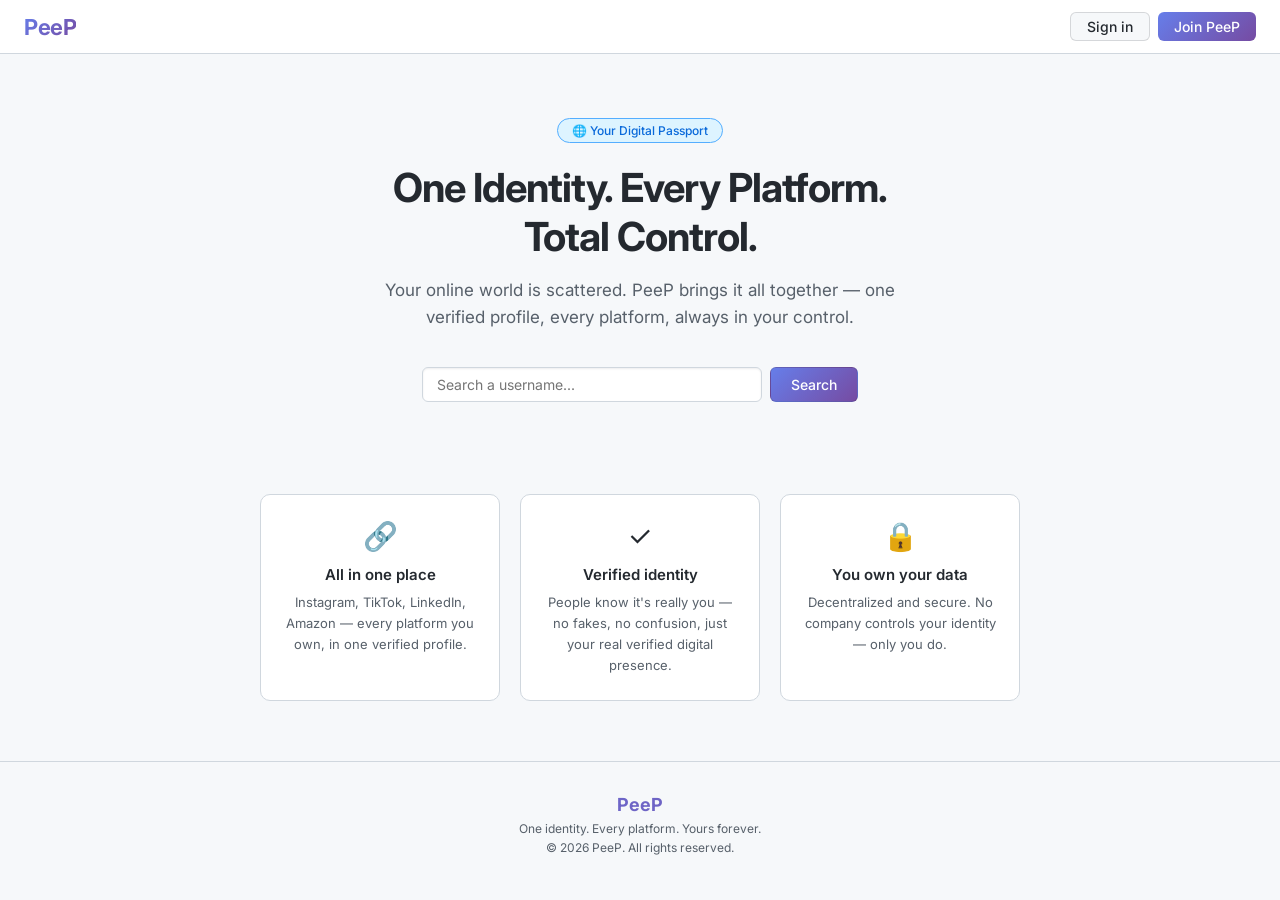
==== index.html @ ac389816 "new changes applied" ====
<!DOCTYPE html>
<html lang="en">
<head>
    <title>PeeP</title>
    <meta name="viewport" content="width=device-width, initial-scale=1.0">
    <link rel="stylesheet" href="https://cdnjs.cloudflare.com/ajax/libs/font-awesome/6.5.0/css/all.min.css">
    <script src="https://cdnjs.cloudflare.com/ajax/libs/qrcodejs/1.0.0/qrcode.min.js"></script>
    <link href="https://fonts.googleapis.com/css2?family=Inter:wght@400;500;600&display=swap" rel="stylesheet">
    <link rel="manifest" href="manifest.json">
    <style>
        * { margin: 0; padding: 0; box-sizing: border-box; }

        body {
            background: #f6f8fa;
            color: #24292f;
            font-family: 'Inter', -apple-system, BlinkMacSystemFont, 'Segoe UI', sans-serif;
            font-size: 14px;
            min-height: 100vh;
        }

        /* ── NAVBAR ── */
        .navbar {
            background: #ffffff;
            border-bottom: 1px solid #d0d7de;
            display: flex;
            align-items: center;
            justify-content: space-between;
            padding: 12px 24px;
        }
        .logo {
            font-size: 22px;
            font-weight: 700;
            background: linear-gradient(135deg, #667eea, #764ba2);
            -webkit-background-clip: text;
            -webkit-text-fill-color: transparent;
            letter-spacing: -0.5px;
        }
        .nav-btn {
            padding: 5px 16px;
            border-radius: 6px;
            border: 1px solid rgba(27,31,36,0.15);
            background: #f6f8fa;
            color: #24292f;
            font-size: 14px;
            font-family: inherit;
            cursor: pointer;
            font-weight: 500;
            transition: background 0.15s;
        }
        .nav-btn:hover { background: #eaf5ff; border-color: #0969da; color: #0969da; }
        .nav-btn.primary { background: linear-gradient(135deg,#667eea,#764ba2); color: white; border: none; }
        .nav-btn.primary:hover { opacity: 0.9; }

        /* ── PAGES ── */
        #landing-page, #auth-page, #dashboard-page { display: none; }
        #landing-page { display: block; }

        /* ── HERO ── */
        .hero { text-align: center; padding: 64px 20px 32px; }
        .hero-badge {
            display: inline-block;
            background: #ddf4ff;
            border: 1px solid #54aeff;
            color: #0969da;
            padding: 4px 14px;
            border-radius: 20px;
            font-size: 12px;
            font-weight: 500;
            margin-bottom: 20px;
        }
        .hero h1 { font-size: 40px; font-weight: 700; color: #24292f; margin-bottom: 16px; letter-spacing: -1px; }
        .hero p { font-size: 17px; color: #57606a; max-width: 560px; margin: 0 auto 36px; line-height: 1.6; }
        .search-container { display: flex; align-items: center; justify-content: center; gap: 8px; margin-bottom: 20px; }
        .search-container input {
            width: 340px; padding: 8px 14px; border-radius: 6px;
            border: 1px solid #d0d7de; background: #ffffff; color: #24292f;
            font-size: 14px; font-family: inherit; outline: none;
            box-shadow: inset 0 1px 2px rgba(27,31,36,0.075);
            transition: border-color 0.15s, box-shadow 0.15s;
        }
        .search-container input:focus { border-color: #0969da; box-shadow: 0 0 0 3px rgba(9,105,218,0.15), inset 0 1px 2px rgba(27,31,36,0.075); }
        .search-container button {
            padding: 8px 20px; border-radius: 6px; border: 1px solid rgba(27,31,36,0.15);
            background: linear-gradient(135deg,#667eea,#764ba2); color: white;
            font-size: 14px; font-family: inherit; cursor: pointer; font-weight: 500;
        }
        .search-container button:hover { opacity: 0.9; }

        /* ── FEATURES ── */
        .features { display: flex; justify-content: center; gap: 20px; padding: 40px 24px 60px; flex-wrap: wrap; max-width: 900px; margin: 0 auto; }
        .feature-card { background: #ffffff; border: 1px solid #d0d7de; border-radius: 10px; padding: 24px 20px; width: 240px; text-align: center; transition: box-shadow 0.15s; }
        .feature-card:hover { box-shadow: 0 4px 12px rgba(27,31,36,0.1); }
        .feature-icon { font-size: 28px; margin-bottom: 12px; }
        .feature-card h3 { font-size: 15px; font-weight: 600; color: #24292f; margin-bottom: 8px; }
        .feature-card p { font-size: 13px; color: #57606a; line-height: 1.6; }

        /* ── SEARCH MODAL ── */
        #searchModal { display: none; position: fixed; inset: 0; background: rgba(27,31,36,0.5); z-index: 1000; align-items: flex-start; justify-content: center; overflow-y: auto; padding: 40px 16px; }
        #searchModal > div { background: #ffffff; border-radius: 12px; border: 1px solid #d0d7de; width: 100%; max-width: 460px; padding: 20px; position: relative; box-shadow: 0 8px 24px rgba(27,31,36,0.15); }
        .modal-close-btn { position: absolute; top: 14px; right: 14px; background: transparent; border: none; color: #57606a; font-size: 18px; cursor: pointer; line-height: 1; }
        .modal-close-btn:hover { color: #24292f; }

        /* ── AUTH PAGE ── */
        #auth-page { background: #f6f8fa; min-height: 100vh; }
        .auth-container { max-width: 400px; margin: 40px auto; padding: 0 16px; }
        .auth-logo { text-align: center; font-size: 28px; font-weight: 700; background: linear-gradient(135deg,#667eea,#764ba2); -webkit-background-clip: text; -webkit-text-fill-color: transparent; margin-bottom: 16px; }
        .auth-title { font-size: 24px; font-weight: 600; color: #24292f; text-align: center; margin-bottom: 20px; }
        .auth-box { background: #ffffff; border: 1px solid #d0d7de; border-radius: 10px; padding: 24px; margin-bottom: 16px; }
        .auth-box label { display: block; font-size: 13px; font-weight: 600; color: #24292f; margin-bottom: 6px; }
        .auth-box input[type=email],
        .auth-box input[type=password],
        .auth-box input[type=text] {
            width: 100%; padding: 8px 12px; border-radius: 6px; border: 1px solid #d0d7de;
            background: #ffffff; color: #24292f; font-size: 14px; font-family: inherit;
            outline: none; box-shadow: inset 0 1px 2px rgba(27,31,36,0.075); margin-bottom: 14px;
            transition: border-color 0.15s, box-shadow 0.15s;
        }
        .auth-box input:focus { border-color: #0969da; box-shadow: 0 0 0 3px rgba(9,105,218,0.15), inset 0 1px 2px rgba(27,31,36,0.075); }
        .auth-submit {
            width: 100%; padding: 9px 16px; border-radius: 6px; border: none;
            background: linear-gradient(135deg,#667eea,#764ba2); color: white;
            font-size: 14px; font-family: inherit; font-weight: 600; cursor: pointer;
            margin-top: 4px; transition: opacity 0.15s;
        }
        .auth-submit:hover { opacity: 0.9; }
        .auth-divider { display: flex; align-items: center; gap: 12px; margin: 14px 0; color: #57606a; font-size: 12px; }
        .auth-divider::before, .auth-divider::after { content: ''; flex: 1; border-top: 1px solid #d0d7de; }
        .google-btn {
            width: 100%; padding: 9px 16px; border-radius: 6px; border: 1px solid #d0d7de;
            background: #ffffff; color: #24292f; font-size: 14px; font-family: inherit;
            cursor: pointer; display: flex; align-items: center; justify-content: center;
            gap: 10px; font-weight: 500; transition: background 0.15s; margin-bottom: 10px;
        }
        .google-btn:hover { background: #f6f8fa; }
        .auth-footer-box { background: #ffffff; border: 1px solid #d0d7de; border-radius: 10px; padding: 14px 20px; text-align: center; font-size: 13px; color: #57606a; }
        .auth-footer-box span { color: #0969da; cursor: pointer; font-weight: 500; }
        .auth-footer-box span:hover { text-decoration: underline; }
        .forgot-link { text-align: right; margin-top: -8px; margin-bottom: 14px; }
        .forgot-link span { font-size: 12px; color: #0969da; cursor: pointer; }
        .forgot-link span:hover { text-decoration: underline; }

        /* ── STEP INDICATOR ── */
        .reg-step-dot {
            width: 30px; height: 30px; border-radius: 50%;
            border: 2px solid #d0d7de; background: #f6f8fa;
            color: #57606a; font-size: 12px; font-weight: 700;
            display: flex; align-items: center; justify-content: center;
            transition: all 0.25s; font-family: inherit;
        }
        .reg-step-dot.active {
            border-color: #667eea;
            background: linear-gradient(135deg,#667eea,#764ba2);
            color: white;
            box-shadow: 0 0 0 3px rgba(102,126,234,0.15);
        }
        .reg-step-dot.done { border-color: #1a7f37; background: #dafbe1; color: #1a7f37; }
        .reg-step-line { width: 40px; height: 2px; background: #d0d7de; transition: background 0.25s; }
        .reg-step-line.done { background: #1a7f37; }

        /* ── STEP PANELS ── */
        .reg-panel { display: none; }
        .reg-panel.active { display: block; animation: regFadeUp 0.3s ease; }
        @keyframes regFadeUp { from { opacity:0; transform:translateY(10px); } to { opacity:1; transform:translateY(0); } }

        /* ── PLATFORM GRID ── */
        .reg-plat-grid { display: grid; grid-template-columns: repeat(4,1fr); gap: 8px; margin-bottom: 4px; }
        .reg-plat-btn {
            display: flex; flex-direction: column; align-items: center; justify-content: center;
            gap: 5px; padding: 12px 4px; border-radius: 10px;
            border: 1px solid #d0d7de; background: #f6f8fa;
            cursor: pointer; transition: all 0.15s; font-family: inherit;
        }
        .reg-plat-btn i { font-size: 18px; color: #57606a; transition: color 0.15s; }
        .reg-plat-btn span { font-size: 9px; color: #57606a; text-align: center; font-weight: 500; }
        .reg-plat-btn:hover { border-color: #667eea; background: #f0f0ff; }
        .reg-plat-btn:hover i, .reg-plat-btn:hover span { color: #667eea; }
        .reg-plat-btn.sel { border-color: #667eea; background: linear-gradient(135deg,#667eea,#764ba2); }
        .reg-plat-btn.sel i, .reg-plat-btn.sel span { color: white !important; }

        /* ── LINK ROWS ── */
        .reg-link-row {
            display: flex; align-items: center; gap: 10px;
            padding: 10px 12px; border-radius: 8px;
            border: 1px solid #d0d7de; background: #ffffff;
            transition: border-color 0.15s;
        }
        .reg-link-row:focus-within { border-color: #667eea; box-shadow: 0 0 0 3px rgba(102,126,234,0.1); }
        .reg-link-icon { width: 32px; height: 32px; border-radius: 8px; display: flex; align-items: center; justify-content: center; flex-shrink: 0; }
        .reg-link-icon i { font-size: 15px; color: white; }
        .reg-link-input { flex: 1; border: none; outline: none; background: transparent; color: #24292f; font-size: 13px; font-family: inherit; }
        .reg-link-input::placeholder { color: #8c959f; }

        /* ── DASHBOARD ── */
        #dashboard-page { background: #f6f8fa; min-height: 100vh; }
        .dash-container { max-width: 480px; margin: 0 auto; padding: 24px 16px; }
        .dash-card { background: #ffffff; border: 1px solid #d0d7de; border-radius: 10px; padding: 20px; margin-bottom: 16px; }
        .dash-card-label { font-size: 11px; text-transform: uppercase; letter-spacing: 0.8px; color: #57606a; font-weight: 600; margin-bottom: 10px; }
        .verified-badge { background: #dafbe1; color: #1a7f37; font-size: 11px; padding: 2px 10px; border-radius: 20px; display: inline-block; border: 1px solid #aceebb; font-weight: 500; }
        .phone-avatar { width: 48px; height: 48px; border-radius: 50%; background: linear-gradient(135deg,#667eea,#764ba2); color: white; display: flex; align-items: center; justify-content: center; font-weight: 600; font-size: 20px; overflow: hidden; background-size: cover; background-position: center; flex-shrink: 0; position: relative; }
        .apps-grid { display: grid; grid-template-columns: repeat(4, 1fr); gap: 8px; }
        .app-icon { display: flex; flex-direction: column; align-items: center; justify-content: center; border-radius: 10px; height: 58px; cursor: pointer; transition: transform 0.1s, box-shadow 0.1s; }
        .app-icon:hover { transform: scale(1.05); box-shadow: 0 2px 8px rgba(0,0,0,0.12); }
        .app-icon i { font-size: 20px; color: white; }
        .app-icon span { font-size: 8px; color: rgba(255,255,255,0.85); margin-top: 4px; text-align: center; }
        .link-input-row { display: flex; gap: 8px; align-items: center; }
        .link-input-row input { flex: 1; padding: 8px 12px; border-radius: 6px; border: 1px solid #d0d7de; background: #f6f8fa; color: #0969da; font-size: 13px; font-family: inherit; outline: none; }
        .copy-btn { padding: 8px 18px; border-radius: 6px; border: 1px solid rgba(27,31,36,0.15); background: linear-gradient(135deg,#667eea,#764ba2); color: white; font-size: 13px; font-family: inherit; cursor: pointer; font-weight: 500; }
        .edit-btn { width: 100%; padding: 9px; border-radius: 6px; border: 1px solid #d0d7de; background: #f6f8fa; color: #24292f; font-size: 14px; font-family: inherit; cursor: pointer; font-weight: 500; transition: background 0.15s; }
        .edit-btn:hover { background: #eaf5ff; border-color: #667eea; color: #667eea; }
        .save-btn { width: 100%; padding: 9px; border-radius: 6px; border: none; background: linear-gradient(135deg,#667eea,#764ba2); color: white; font-size: 14px; font-family: inherit; cursor: pointer; font-weight: 600; margin-top: 8px; }
        .cancel-btn { width: 100%; padding: 9px; border-radius: 6px; border: 1px solid #d0d7de; background: #f6f8fa; color: #57606a; font-size: 14px; font-family: inherit; cursor: pointer; margin-top: 6px; }
        .edit-input { width: 100%; padding: 8px 12px; border-radius: 6px; border: 1px solid #d0d7de; background: #ffffff; color: #24292f; font-size: 14px; font-family: inherit; outline: none; margin-bottom: 10px; display: block; }
        .edit-input:focus { border-color: #0969da; box-shadow: 0 0 0 3px rgba(9,105,218,0.15); }

        /* ── TOAST ── */
        #toast { display: none; position: fixed; bottom: 20px; right: 20px; background: #24292f; color: white; padding: 10px 18px; border-radius: 8px; font-size: 13px; z-index: 9999; box-shadow: 0 4px 16px rgba(27,31,36,0.3); }

        /* ── PHONE HEADER ── */
        .phone-header { display: flex; align-items: center; gap: 12px; margin-bottom: 16px; }
        .phone-info h3 { color: #24292f; font-size: 15px; margin: 0 0 4px; }
        .phone-info p { color: #57606a; font-size: 12px; margin: 0 0 4px; }

        /* ── EDIT PLATFORM ── */
        .platform-hint { font-size: 12px; color: #57606a; margin-bottom: 10px; }
        .category-section { margin-bottom: 6px; border-radius: 6px; border: 1px solid #d0d7de; overflow: hidden; }
        .category-header { display: flex; justify-content: space-between; align-items: center; padding: 10px 12px; background: #f6f8fa; color: #24292f; cursor: pointer; font-size: 13px; font-weight: 600; border: none; width: 100%; font-family: inherit; }
        .category-header:hover { background: #eaf5ff; }
        .category-body { padding: 10px; background: #ffffff; }
        .category-arrow { font-size: 10px; color: #57606a; }
        .platform-selector { display: flex; flex-wrap: wrap; gap: 6px; }
        .platform-btn { background: #f6f8fa; color: #57606a; border: 1px solid #d0d7de; border-radius: 6px; padding: 5px 10px; font-size: 12px; cursor: pointer; display: flex; align-items: center; gap: 5px; transition: all 0.15s; font-family: inherit; }
        .platform-btn:hover { border-color: #667eea; color: #24292f; background: #f0f0ff; }
        .platform-btn.selected { background: #667eea; color: white; border-color: #667eea; }

        /* ── PASSWORD STRENGTH ── */
        .pw-bars { display: flex; gap: 4px; margin-top: -8px; margin-bottom: 14px; }
        .pw-bar { flex: 1; height: 3px; border-radius: 2px; background: #d0d7de; transition: background 0.3s; }

        /* ── FOOTER ── */
        footer { text-align: center; padding: 32px 20px; border-top: 1px solid #d0d7de; color: #57606a; font-size: 12px; background: #f6f8fa; }

        /* ── MOBILE ── */
        @media (max-width: 768px) {
            .navbar { padding: 12px 16px; }
            .hero h1 { font-size: 26px; }
            .hero { padding: 40px 16px 20px; }
            .search-container { flex-direction: column; padding: 0 16px; }
            .search-container input { width: 100%; }
            .features { flex-direction: column; align-items: center; padding: 24px 16px 40px; }
            .feature-card { width: 100%; }
            #toast { right: 12px; left: 12px; bottom: 12px; text-align: center; }
            .reg-plat-grid { grid-template-columns: repeat(4,1fr); gap: 6px; }
            .reg-plat-btn { padding: 10px 2px; }
            .reg-plat-btn i { font-size: 16px; }
        }
    </style>
</head>
<body>

<!-- ════════════ LANDING ════════════ -->
<div id="landing-page">
    <nav class="navbar">
        <div class="logo">PeeP</div>
        <div style="display:flex;gap:8px;">
            <button class="nav-btn" onclick="showAuth('login')">Sign in</button>
            <button class="nav-btn primary" onclick="showAuth('register')">Join PeeP</button>
        </div>
    </nav>
    <div class="hero">
        <div class="hero-badge">🌐 Your Digital Passport</div>
        <h1>One Identity. Every Platform.<br>Total Control.</h1>
        <p>Your online world is scattered. PeeP brings it all together — one verified profile, every platform, always in your control.</p>
        <div class="search-container">
            <input type="text" id="searchInput" placeholder="Search a username...">
            <button onclick="search()">Search</button>
        </div>
    </div>
    <div class="features">
        <div class="feature-card"><div class="feature-icon">🔗</div><h3>All in one place</h3><p>Instagram, TikTok, LinkedIn, Amazon — every platform you own, in one verified profile.</p></div>
        <div class="feature-card"><div class="feature-icon">✓</div><h3>Verified identity</h3><p>People know it's really you — no fakes, no confusion, just your real verified digital presence.</p></div>
        <div class="feature-card"><div class="feature-icon">🔒</div><h3>You own your data</h3><p>Decentralized and secure. No company controls your identity — only you do.</p></div>
    </div>
    <!-- ── PROFILE PAGE ── -->
    <div id="searchModal" style="display:none; position:fixed; inset:0; z-index:1000; overflow-y:auto; background:#f6f8fa;">

        <!-- Sticky top bar -->
        <div style="position:sticky;top:0;z-index:10;background:#ffffff;border-bottom:1px solid #d0d7de;display:flex;align-items:center;justify-content:space-between;padding:12px 20px;">
            <button onclick="clearSearch()" style="background:none;border:none;color:#57606a;font-size:14px;cursor:pointer;display:flex;align-items:center;gap:6px;font-family:inherit;font-weight:500;padding:0;">← Back</button>
            <div style="font-size:16px;font-weight:700;background:linear-gradient(135deg,#667eea,#764ba2);-webkit-background-clip:text;-webkit-text-fill-color:transparent;">PeeP</div>
            <button id="modal-share-btn" onclick="shareProfile()" style="background:none;border:none;color:#667eea;font-size:13px;cursor:pointer;font-family:inherit;font-weight:600;padding:0;display:flex;align-items:center;gap:5px;"><i class="fas fa-share-nodes"></i> Share</button>
        </div>

        <!-- Profile hero -->
        <div style="background:#ffffff;border-bottom:1px solid #d0d7de;padding:32px 20px 28px;text-align:center;">
            <div style="position:relative;display:inline-block;margin-bottom:16px;">
                <div id="modal-avatar" style="width:88px;height:88px;border-radius:50%;background:linear-gradient(135deg,#667eea,#764ba2);color:white;font-size:34px;font-weight:700;display:flex;align-items:center;justify-content:center;margin:0 auto;box-shadow:0 0 0 4px #ffffff, 0 0 0 6px #667eea;overflow:hidden;background-size:cover;background-position:center;"></div>
                <div style="position:absolute;bottom:2px;right:2px;width:24px;height:24px;background:#1a7f37;border-radius:50%;display:flex;align-items:center;justify-content:center;border:2px solid white;">
                    <i class="fas fa-check" style="font-size:9px;color:white;"></i>
                </div>
            </div>
            <h2 id="modal-name" style="font-size:22px;font-weight:700;color:#24292f;margin:0 0 4px;letter-spacing:-0.3px;"></h2>
            <p id="modal-handle" style="font-size:14px;color:#667eea;font-weight:600;margin:0 0 10px;"></p>
            <div style="display:flex;align-items:center;justify-content:center;gap:10px;flex-wrap:wrap;">
                <span id="modal-location" style="font-size:13px;color:#57606a;display:flex;align-items:center;gap:4px;"><i class="fas fa-location-dot" style="font-size:11px;color:#57606a;"></i></span>
                <span id="modal-verified" style="background:#dafbe1;color:#1a7f37;font-size:11px;font-weight:600;padding:3px 10px;border-radius:20px;border:1px solid #aceebb;display:inline-flex;align-items:center;gap:4px;"><i class="fas fa-circle-check" style="font-size:10px;"></i> Verified</span>
            </div>
        </div>

        <!-- Apps -->
        <div style="max-width:480px;margin:0 auto;padding:20px 16px 0;">
            <div id="modal-apps"></div>
            <div id="result" style="color:#57606a;font-size:14px;text-align:center;padding:40px 0;"></div>
        </div>

        <!-- Bottom share -->
        <div style="max-width:480px;margin:0 auto;padding:16px 16px 40px;">
            <button onclick="shareProfile()" style="width:100%;padding:13px;border-radius:10px;border:none;background:linear-gradient(135deg,#667eea,#764ba2);color:white;font-size:14px;font-family:inherit;font-weight:600;cursor:pointer;display:flex;align-items:center;justify-content:center;gap:8px;">
                <i class="fas fa-share-nodes"></i> Share this profile
            </button>
        </div>
    </div>
</div>

<!-- ════════════ AUTH ════════════ -->
<div id="auth-page">
    <nav class="navbar">
        <div class="logo">PeeP</div>
        <button class="nav-btn" onclick="showLanding()">← Back</button>
    </nav>
    <div class="auth-container">
        <div class="auth-logo">PeeP</div>

        <!-- LOGIN -->
        <div id="login-form">
            <div class="auth-title">Sign in to PeeP</div>
            <div class="auth-box">
                <button onclick="loginWithGoogle()" class="google-btn">
                    <img src="https://www.google.com/favicon.ico" style="width:16px;height:16px;"> Continue with Google
                </button>
                <div class="auth-divider">or</div>
                <label>Email address</label>
                <input type="email" id="loginEmail" placeholder="you@example.com">
                <label>Password</label>
                <input type="password" id="loginPassword" placeholder="Your password">
                <div class="forgot-link"><span onclick="forgotPassword()">Forgot password?</span></div>
                <button onclick="login()" class="auth-submit">Sign in</button>
            </div>
            <div class="auth-footer-box">New to PeeP? <span onclick="showAuth('register')">Create an account</span></div>
        </div>

        <!-- REGISTER - 4 STEP -->
        <div id="register-form" style="display:none;">
            <div class="auth-title">Create your account</div>

            <!-- Step dots -->
            <div style="display:flex;align-items:center;justify-content:center;gap:0;margin-bottom:24px;">
                <div class="reg-step-dot active" id="rdot-1">1</div>
                <div class="reg-step-line" id="rline-1"></div>
                <div class="reg-step-dot" id="rdot-2">2</div>
                <div class="reg-step-line" id="rline-2"></div>
                <div class="reg-step-dot" id="rdot-3">3</div>
                <div class="reg-step-line" id="rline-3"></div>
                <div class="reg-step-dot" id="rdot-4">4</div>
            </div>

            <!-- Step 1: Account -->
            <div class="reg-panel active" id="rpanel-1">
                <div class="auth-box">
                    <p style="font-size:11px;font-weight:600;letter-spacing:1px;text-transform:uppercase;color:#57606a;margin-bottom:2px;">Step 1 of 4</p>
                    <h3 style="font-size:16px;font-weight:700;color:#24292f;margin-bottom:4px;">Account details</h3>
                    <p style="font-size:13px;color:#57606a;margin-bottom:18px;">Your login — kept private.</p>
                    <button onclick="loginWithGoogle()" class="google-btn"><img src="https://www.google.com/favicon.ico" style="width:16px;height:16px;"> Continue with Google</button>
                    <div class="auth-divider">or</div>
                    <label>Email address</label>
                    <input type="email" id="regEmail" placeholder="you@example.com">
                    <label>Password</label>
                    <input type="password" id="regPassword" placeholder="Min. 8 characters" oninput="checkRegPw(this.value)">
                    <div class="pw-bars">
                        <div class="pw-bar" id="rpb1"></div>
                        <div class="pw-bar" id="rpb2"></div>
                        <div class="pw-bar" id="rpb3"></div>
                        <div class="pw-bar" id="rpb4"></div>
                    </div>
                    <button onclick="regGoStep2()" class="auth-submit">Continue →</button>
                </div>
                <div class="auth-footer-box">Already have an account? <span onclick="showAuth('login')">Sign in</span></div>
            </div>

            <!-- Step 2: Profile -->
            <div class="reg-panel" id="rpanel-2">
                <div class="auth-box">
                    <button onclick="regGoBack(1)" style="background:none;border:none;color:#57606a;font-size:13px;cursor:pointer;padding:0;margin-bottom:16px;display:flex;align-items:center;gap:4px;font-family:inherit;">← Back</button>
                    <p style="font-size:11px;font-weight:600;letter-spacing:1px;text-transform:uppercase;color:#57606a;margin-bottom:2px;">Step 2 of 4</p>
                    <h3 style="font-size:16px;font-weight:700;color:#24292f;margin-bottom:4px;">Your public profile</h3>
                    <p style="font-size:13px;color:#57606a;margin-bottom:18px;">What people see when they find you.</p>
                    <label>Full name</label>
                    <input type="text" id="regName" placeholder="e.g. Alex Johnson">
                    <label>Handle</label>
                    <div style="position:relative;margin-bottom:14px;">
                        <span style="position:absolute;left:12px;top:50%;transform:translateY(-50%);color:#57606a;font-size:14px;pointer-events:none;z-index:1;">@</span>
                        <input type="text" id="regHandle" placeholder="yourhandle" style="padding-left:26px;width:100%;padding-top:8px;padding-bottom:8px;padding-right:12px;border-radius:6px;border:1px solid #d0d7de;background:#ffffff;color:#24292f;font-size:14px;font-family:inherit;outline:none;box-shadow:inset 0 1px 2px rgba(27,31,36,0.075);" oninput="this.value=this.value.replace(/\s/g,'').toLowerCase()">
                    </div>
                    <label>City</label>
                    <input type="text" id="regLocation" placeholder="e.g. Birmingham, UK">
                    <button onclick="regGoStep3()" class="auth-submit">Continue →</button>
                </div>
            </div>

            <!-- Step 3: Platforms -->
            <div class="reg-panel" id="rpanel-3">
                <div class="auth-box">
                    <button onclick="regGoBack(2)" style="background:none;border:none;color:#57606a;font-size:13px;cursor:pointer;padding:0;margin-bottom:16px;display:flex;align-items:center;gap:4px;font-family:inherit;">← Back</button>
                    <p style="font-size:11px;font-weight:600;letter-spacing:1px;text-transform:uppercase;color:#57606a;margin-bottom:2px;">Step 3 of 4</p>
                    <h3 style="font-size:16px;font-weight:700;color:#24292f;margin-bottom:4px;">Pick your platforms</h3>
                    <p style="font-size:13px;color:#57606a;margin-bottom:12px;">Tap everything you want on your profile.</p>
                    <div id="reg-sel-badge" style="display:none;margin-bottom:12px;">
                        <span style="background:#ddf4ff;border:1px solid #54aeff;color:#0969da;font-size:12px;font-weight:600;padding:3px 12px;border-radius:20px;display:inline-flex;align-items:center;gap:6px;">
                            <i class="fas fa-check-circle" style="font-size:11px;"></i> <span id="reg-sel-num">0</span> selected
                        </span>
                    </div>
                    <div style="max-height:340px;overflow-y:auto;padding-right:2px;">
                        <p style="font-size:10px;font-weight:700;letter-spacing:1px;text-transform:uppercase;color:#57606a;margin:0 0 8px;">Social</p>
                        <div class="reg-plat-grid">
                            <div class="reg-plat-btn" onclick="regTogglePlat(this,'instagram')" data-color="linear-gradient(135deg,#f09433,#dc2743)" data-icon="fab fa-instagram" data-ph="instagram.com/yourname"><i class="fab fa-instagram"></i><span>Instagram</span></div>
                            <div class="reg-plat-btn" onclick="regTogglePlat(this,'tiktok')" data-color="#111" data-icon="fab fa-tiktok" data-ph="tiktok.com/@yourname"><i class="fab fa-tiktok"></i><span>TikTok</span></div>
                            <div class="reg-plat-btn" onclick="regTogglePlat(this,'youtube')" data-color="#ff0000" data-icon="fab fa-youtube" data-ph="youtube.com/@yourchannel"><i class="fab fa-youtube"></i><span>YouTube</span></div>
                            <div class="reg-plat-btn" onclick="regTogglePlat(this,'x')" data-color="#111" data-icon="fab fa-x-twitter" data-ph="x.com/yourname"><i class="fab fa-x-twitter"></i><span>X</span></div>
                            <div class="reg-plat-btn" onclick="regTogglePlat(this,'snapchat')" data-color="#f7b731" data-icon="fab fa-snapchat" data-ph="snapchat.com/add/yourname"><i class="fab fa-snapchat"></i><span>Snapchat</span></div>
                            <div class="reg-plat-btn" onclick="regTogglePlat(this,'pinterest')" data-color="#e60023" data-icon="fab fa-pinterest" data-ph="pinterest.com/yourname"><i class="fab fa-pinterest"></i><span>Pinterest</span></div>
                        </div>
                        <p style="font-size:10px;font-weight:700;letter-spacing:1px;text-transform:uppercase;color:#57606a;margin:14px 0 8px;">Business</p>
                        <div class="reg-plat-grid">
                            <div class="reg-plat-btn" onclick="regTogglePlat(this,'facebook')" data-color="#1877f2" data-icon="fab fa-facebook" data-ph="facebook.com/yourname"><i class="fab fa-facebook"></i><span>Facebook</span></div>
                            <div class="reg-plat-btn" onclick="regTogglePlat(this,'linkedin')" data-color="#0077b5" data-icon="fab fa-linkedin" data-ph="linkedin.com/in/yourname"><i class="fab fa-linkedin"></i><span>LinkedIn</span></div>
                            <div class="reg-plat-btn" onclick="regTogglePlat(this,'fbpage')" data-color="#1877f2" data-icon="fab fa-facebook" data-ph="facebook.com/yourpage"><i class="fab fa-facebook"></i><span>FB Page</span></div>
                            <div class="reg-plat-btn" onclick="regTogglePlat(this,'instabusiness')" data-color="linear-gradient(135deg,#f09433,#dc2743)" data-icon="fab fa-instagram" data-ph="instagram.com/yourbiz"><i class="fab fa-instagram"></i><span>Insta Biz</span></div>
                            <div class="reg-plat-btn" onclick="regTogglePlat(this,'tiktokbusiness')" data-color="#ff0050" data-icon="fab fa-tiktok" data-ph="tiktok.com/@yourbiz"><i class="fab fa-tiktok"></i><span>TikTok Biz</span></div>
                            <div class="reg-plat-btn" onclick="regTogglePlat(this,'shopify')" data-color="#96bf48" data-icon="fab fa-shopify" data-ph="yourstore.myshopify.com"><i class="fab fa-shopify"></i><span>Shopify</span></div>
                        </div>
                        <p style="font-size:10px;font-weight:700;letter-spacing:1px;text-transform:uppercase;color:#57606a;margin:14px 0 8px;">Messaging</p>
                        <div class="reg-plat-grid">
                            <div class="reg-plat-btn" onclick="regTogglePlat(this,'whatsapp')" data-color="#25d366" data-icon="fab fa-whatsapp" data-ph="phone" data-type="phone"><i class="fab fa-whatsapp"></i><span>WhatsApp</span></div>
                            <div class="reg-plat-btn" onclick="regTogglePlat(this,'telegram')" data-color="#0088cc" data-icon="fab fa-telegram" data-ph="t.me/yourname"><i class="fab fa-telegram"></i><span>Telegram</span></div>
                            <div class="reg-plat-btn" onclick="regTogglePlat(this,'signal')" data-color="#3a76f0" data-icon="fas fa-comment" data-ph="phone" data-type="phone"><i class="fas fa-comment"></i><span>Signal</span></div>
                            <div class="reg-plat-btn" onclick="regTogglePlat(this,'messenger')" data-color="#0084ff" data-icon="fab fa-facebook-messenger" data-ph="m.me/yourname"><i class="fab fa-facebook-messenger"></i><span>Messenger</span></div>
                            <div class="reg-plat-btn" onclick="regTogglePlat(this,'discord')" data-color="#5865f2" data-icon="fab fa-discord" data-ph="discord.gg/yourinvite"><i class="fab fa-discord"></i><span>Discord</span></div>
                        </div>
                        <p style="font-size:10px;font-weight:700;letter-spacing:1px;text-transform:uppercase;color:#57606a;margin:14px 0 8px;">Groups & Channels</p>
                        <div class="reg-plat-grid">
                            <div class="reg-plat-btn" onclick="regTogglePlat(this,'whatsappgroup')" data-color="#25d366" data-icon="fab fa-whatsapp" data-ph="chat.whatsapp.com/group"><i class="fab fa-whatsapp"></i><span>WA Group</span></div>
                            <div class="reg-plat-btn" onclick="regTogglePlat(this,'whatsappbusiness')" data-color="#128c7e" data-icon="fab fa-whatsapp" data-ph="phone" data-type="phone"><i class="fab fa-whatsapp"></i><span>WA Biz</span></div>
                            <div class="reg-plat-btn" onclick="regTogglePlat(this,'telegramgroup')" data-color="#0088cc" data-icon="fab fa-telegram" data-ph="t.me/yourgroupname"><i class="fab fa-telegram"></i><span>TG Group</span></div>
                            <div class="reg-plat-btn" onclick="regTogglePlat(this,'telegramchannel')" data-color="#229ed9" data-icon="fab fa-telegram" data-ph="t.me/yourchannel"><i class="fab fa-telegram"></i><span>TG Channel</span></div>
                            <div class="reg-plat-btn" onclick="regTogglePlat(this,'youtubechannel')" data-color="#ff0000" data-icon="fab fa-youtube" data-ph="youtube.com/@yourchannel"><i class="fab fa-youtube"></i><span>YT Channel</span></div>
                            <div class="reg-plat-btn" onclick="regTogglePlat(this,'fbgroup')" data-color="#1877f2" data-icon="fab fa-facebook" data-ph="facebook.com/groups/name"><i class="fab fa-facebook"></i><span>FB Group</span></div>
                        </div>
                        <p style="font-size:10px;font-weight:700;letter-spacing:1px;text-transform:uppercase;color:#57606a;margin:14px 0 8px;">E-Commerce</p>
                        <div class="reg-plat-grid">
                            <div class="reg-plat-btn" onclick="regTogglePlat(this,'amazon')" data-color="#ff9900" data-icon="fab fa-amazon" data-ph="amazon.co.uk/s?me=yourid"><i class="fab fa-amazon"></i><span>Amazon</span></div>
                            <div class="reg-plat-btn" onclick="regTogglePlat(this,'ebay')" data-color="#e53238" data-icon="fab fa-ebay" data-ph="ebay.co.uk/usr/yourname"><i class="fab fa-ebay"></i><span>eBay</span></div>
                            <div class="reg-plat-btn" onclick="regTogglePlat(this,'etsy')" data-color="#f56400" data-icon="fab fa-etsy" data-ph="etsy.com/shop/yourshop"><i class="fab fa-etsy"></i><span>Etsy</span></div>
                            <div class="reg-plat-btn" onclick="regTogglePlat(this,'tiktokshop')" data-color="#ff0050" data-icon="fab fa-tiktok" data-ph="tiktok.com/@yourshop/shop"><i class="fab fa-tiktok"></i><span>TikTok Shop</span></div>
                            <div class="reg-plat-btn" onclick="regTogglePlat(this,'fbmarketplace')" data-color="#1877f2" data-icon="fab fa-facebook" data-ph="facebook.com/marketplace/profile/id"><i class="fab fa-facebook"></i><span>FB Market</span></div>
                            <div class="reg-plat-btn" onclick="regTogglePlat(this,'instashop')" data-color="linear-gradient(135deg,#f09433,#dc2743)" data-icon="fab fa-instagram" data-ph="instagram.com/yourshop"><i class="fab fa-instagram"></i><span>Insta Shop</span></div>
                        </div>
                        <p style="font-size:10px;font-weight:700;letter-spacing:1px;text-transform:uppercase;color:#57606a;margin:14px 0 8px;">Contact</p>
                        <div class="reg-plat-grid">
                            <div class="reg-plat-btn" onclick="regTogglePlat(this,'mobile')" data-color="#667eea" data-icon="fas fa-mobile-alt" data-ph="phone" data-type="phone"><i class="fas fa-mobile-alt"></i><span>Mobile</span></div>
                            <div class="reg-plat-btn" onclick="regTogglePlat(this,'businessphone')" data-color="#764ba2" data-icon="fas fa-phone" data-ph="phone" data-type="phone"><i class="fas fa-phone"></i><span>Biz Phone</span></div>
                            <div class="reg-plat-btn" onclick="regTogglePlat(this,'gmail')" data-color="#ea4335" data-icon="fas fa-envelope" data-ph="your@gmail.com" data-type="email"><i class="fas fa-envelope"></i><span>Gmail</span></div>
                            <div class="reg-plat-btn" onclick="regTogglePlat(this,'outlook')" data-color="#0078d4" data-icon="fas fa-envelope" data-ph="your@outlook.com" data-type="email"><i class="fas fa-envelope"></i><span>Outlook</span></div>
                            <div class="reg-plat-btn" onclick="regTogglePlat(this,'yahoo')" data-color="#6001d2" data-icon="fas fa-envelope" data-ph="your@yahoo.com" data-type="email"><i class="fas fa-envelope"></i><span>Yahoo</span></div>
                            <div class="reg-plat-btn" onclick="regTogglePlat(this,'icloud')" data-color="#3693f3" data-icon="fas fa-envelope" data-ph="your@icloud.com" data-type="email"><i class="fas fa-envelope"></i><span>iCloud</span></div>
                        </div>
                    </div>
                    <button onclick="regGoStep4()" class="auth-submit" style="margin-top:16px;">Continue →</button>
                </div>
            </div>

            <!-- Step 4: Links -->
            <div class="reg-panel" id="rpanel-4">
                <div class="auth-box">
                    <button onclick="regGoBack(3)" style="background:none;border:none;color:#57606a;font-size:13px;cursor:pointer;padding:0;margin-bottom:16px;display:flex;align-items:center;gap:4px;font-family:inherit;">← Back</button>
                    <p style="font-size:11px;font-weight:600;letter-spacing:1px;text-transform:uppercase;color:#57606a;margin-bottom:2px;">Step 4 of 4</p>
                    <h3 style="font-size:16px;font-weight:700;color:#24292f;margin-bottom:4px;">Add your links</h3>
                    <p style="font-size:13px;color:#57606a;margin-bottom:16px;">Fill in each platform. Skip any you want private.</p>
                    <div style="max-height:360px;overflow-y:auto;padding-right:2px;">
                        <div id="reg-link-fields" style="display:flex;flex-direction:column;gap:10px;"></div>
                    </div>
                    <button onclick="register()" class="auth-submit" style="margin-top:16px;">🚀 Create my PeeP profile</button>
                </div>
            </div>

        </div><!-- /register-form -->
    </div>
</div>

<!-- ════════════ DASHBOARD ════════════ -->
<div id="dashboard-page">
    <nav class="navbar">
        <div class="logo">PeeP</div>
        <button class="nav-btn" onclick="logout()">Sign out</button>
    </nav>
    <div class="dash-container">
        <p id="dash-welcome" style="color:#57606a;font-size:13px;margin-bottom:16px;text-align:center;">Welcome back 👋</p>
        <div class="dash-card">
            <div style="display:flex;align-items:center;gap:14px;margin-bottom:16px;">
                <div style="position:relative;width:64px;height:64px;flex-shrink:0;">
                    <div class="phone-avatar" id="dash-avatar" style="width:64px;height:64px;font-size:26px;">A</div>
                    <div onclick="document.getElementById('photoInput').click()" style="position:absolute;bottom:0;right:0;width:22px;height:22px;background:linear-gradient(135deg,#667eea,#764ba2);border-radius:50%;display:flex;align-items:center;justify-content:center;cursor:pointer;border:2px solid white;font-size:10px;">📷</div>
                </div>
                <input type="file" id="photoInput" accept="image/*" style="display:none;" onchange="uploadPhoto(this)">
                <div>
                    <h2 id="dash-handle" style="color:#24292f;font-size:18px;font-weight:700;margin:0 0 4px;">@handle</h2>
                    <p id="dash-location" style="color:#57606a;font-size:13px;margin:0 0 6px;">City</p>
                    <span class="verified-badge">✓ Verified</span>
                </div>
            </div>
            <div class="apps-grid" id="dash-apps"></div>
        </div>
        <div class="dash-card">
            <p class="dash-card-label">Your PeeP Link</p>
            <div class="link-input-row">
                <input type="text" id="linkInput" readonly>
                <button onclick="copyLink()" class="copy-btn">Copy</button>
            </div>
        </div>
        <div class="dash-card" style="text-align:center;">
            <p class="dash-card-label">QR Code</p>
            <div id="qrcode-img" style="display:inline-block;padding:10px;background:white;border-radius:8px;border:1px solid #d0d7de;"></div>
            <p style="color:#57606a;font-size:11px;margin-top:10px;">Scan to open your PeeP profile</p>
        </div>
        <button onclick="showEdit()" class="edit-btn" style="margin-bottom:12px;">✏️ Edit Profile</button>

        <!-- ── EDIT FORM — 3-step flow ── -->
        <div id="editForm" style="display:none;">

            <!-- Step dots -->
            <div style="display:flex;align-items:center;justify-content:center;gap:0;margin-bottom:20px;">
                <div class="reg-step-dot active" id="edot-1">1</div>
                <div class="reg-step-line" id="eline-1"></div>
                <div class="reg-step-dot" id="edot-2">2</div>
                <div class="reg-step-line" id="eline-2"></div>
                <div class="reg-step-dot" id="edot-3">3</div>
            </div>

            <!-- Edit Step 1: Photo + Profile -->
            <div class="reg-panel active" id="epanel-1">
                <div class="dash-card">
                    <p style="font-size:11px;font-weight:600;letter-spacing:1px;text-transform:uppercase;color:#57606a;margin-bottom:2px;">Step 1 of 3</p>
                    <h3 style="font-size:16px;font-weight:700;color:#24292f;margin-bottom:4px;">Profile details</h3>
                    <p style="font-size:13px;color:#57606a;margin-bottom:20px;">Update your public info.</p>

                    <!-- Photo -->
                    <div style="text-align:center;margin-bottom:20px;">
                        <div style="position:relative;display:inline-block;">
                            <div class="phone-avatar" id="edit-avatar" style="width:80px;height:80px;font-size:30px;margin:0 auto;"></div>
                            <div onclick="document.getElementById('editPhotoInput').click()" style="position:absolute;bottom:0;right:0;width:26px;height:26px;background:linear-gradient(135deg,#667eea,#764ba2);border-radius:50%;display:flex;align-items:center;justify-content:center;cursor:pointer;border:2px solid white;font-size:12px;">📷</div>
                        </div>
                        <input type="file" id="editPhotoInput" accept="image/*" style="display:none;" onchange="uploadEditPhoto(this)">
                        <p style="color:#57606a;font-size:11px;margin-top:8px;">Tap camera to change photo</p>
                    </div>

                    <label style="font-size:12px;font-weight:600;color:#57606a;display:block;margin-bottom:4px;">Full name</label>
                    <input type="text" id="editName" placeholder="Your full name" class="edit-input">
                    <label style="font-size:12px;font-weight:600;color:#57606a;display:block;margin-bottom:4px;">Handle</label>
                    <div style="position:relative;margin-bottom:14px;">
                        <span style="position:absolute;left:12px;top:50%;transform:translateY(-50%);color:#57606a;font-size:14px;pointer-events:none;z-index:1;">@</span>
                        <input type="text" id="editHandle" placeholder="yourhandle" style="padding-left:26px;width:100%;padding-top:8px;padding-bottom:8px;padding-right:12px;border-radius:6px;border:1px solid #d0d7de;background:#ffffff;color:#24292f;font-size:14px;font-family:inherit;outline:none;box-shadow:inset 0 1px 2px rgba(27,31,36,0.075);" oninput="this.value=this.value.replace(/\s/g,'').toLowerCase()">
                    </div>
                    <label style="font-size:12px;font-weight:600;color:#57606a;display:block;margin-bottom:4px;">City</label>
                    <input type="text" id="editLocation" placeholder="Your city" class="edit-input">

                    <button onclick="editGoStep2()" class="save-btn" style="margin-top:4px;">Continue →</button>
                    <button onclick="hideEdit()" class="cancel-btn">Cancel</button>
                </div>
            </div>

            <!-- Edit Step 2: Platforms -->
            <div class="reg-panel" id="epanel-2">
                <div class="dash-card">
                    <button onclick="editGoBack(1)" style="background:none;border:none;color:#57606a;font-size:13px;cursor:pointer;padding:0;margin-bottom:16px;display:flex;align-items:center;gap:4px;font-family:inherit;">← Back</button>
                    <p style="font-size:11px;font-weight:600;letter-spacing:1px;text-transform:uppercase;color:#57606a;margin-bottom:2px;">Step 2 of 3</p>
                    <h3 style="font-size:16px;font-weight:700;color:#24292f;margin-bottom:4px;">Your platforms</h3>
                    <p style="font-size:13px;color:#57606a;margin-bottom:12px;">Tap to add or remove platforms.</p>

                    <div id="edit-sel-badge" style="display:none;margin-bottom:12px;">
                        <span style="background:#ddf4ff;border:1px solid #54aeff;color:#0969da;font-size:12px;font-weight:600;padding:3px 12px;border-radius:20px;display:inline-flex;align-items:center;gap:6px;">
                            <i class="fas fa-check-circle" style="font-size:11px;"></i> <span id="edit-sel-num">0</span> selected
                        </span>
                    </div>

                    <div style="max-height:340px;overflow-y:auto;padding-right:2px;">
                        <p style="font-size:10px;font-weight:700;letter-spacing:1px;text-transform:uppercase;color:#57606a;margin:0 0 8px;">Social</p>
                        <div class="reg-plat-grid">
                            <div class="reg-plat-btn" onclick="editTogglePlat(this,'instagram')" data-color="linear-gradient(135deg,#f09433,#dc2743)" data-icon="fab fa-instagram" data-ph="instagram.com/yourname"><i class="fab fa-instagram"></i><span>Instagram</span></div>
                            <div class="reg-plat-btn" onclick="editTogglePlat(this,'tiktok')" data-color="#111" data-icon="fab fa-tiktok" data-ph="tiktok.com/@yourname"><i class="fab fa-tiktok"></i><span>TikTok</span></div>
                            <div class="reg-plat-btn" onclick="editTogglePlat(this,'youtube')" data-color="#ff0000" data-icon="fab fa-youtube" data-ph="youtube.com/@yourchannel"><i class="fab fa-youtube"></i><span>YouTube</span></div>
                            <div class="reg-plat-btn" onclick="editTogglePlat(this,'x')" data-color="#111" data-icon="fab fa-x-twitter" data-ph="x.com/yourname"><i class="fab fa-x-twitter"></i><span>X</span></div>
                            <div class="reg-plat-btn" onclick="editTogglePlat(this,'snapchat')" data-color="#f7b731" data-icon="fab fa-snapchat" data-ph="snapchat.com/add/yourname"><i class="fab fa-snapchat"></i><span>Snapchat</span></div>
                            <div class="reg-plat-btn" onclick="editTogglePlat(this,'pinterest')" data-color="#e60023" data-icon="fab fa-pinterest" data-ph="pinterest.com/yourname"><i class="fab fa-pinterest"></i><span>Pinterest</span></div>
                        </div>
                        <p style="font-size:10px;font-weight:700;letter-spacing:1px;text-transform:uppercase;color:#57606a;margin:14px 0 8px;">Business</p>
                        <div class="reg-plat-grid">
                            <div class="reg-plat-btn" onclick="editTogglePlat(this,'facebook')" data-color="#1877f2" data-icon="fab fa-facebook" data-ph="facebook.com/yourname"><i class="fab fa-facebook"></i><span>Facebook</span></div>
                            <div class="reg-plat-btn" onclick="editTogglePlat(this,'linkedin')" data-color="#0077b5" data-icon="fab fa-linkedin" data-ph="linkedin.com/in/yourname"><i class="fab fa-linkedin"></i><span>LinkedIn</span></div>
                            <div class="reg-plat-btn" onclick="editTogglePlat(this,'fbpage')" data-color="#1877f2" data-icon="fab fa-facebook" data-ph="facebook.com/yourpage"><i class="fab fa-facebook"></i><span>FB Page</span></div>
                            <div class="reg-plat-btn" onclick="editTogglePlat(this,'instabusiness')" data-color="linear-gradient(135deg,#f09433,#dc2743)" data-icon="fab fa-instagram" data-ph="instagram.com/yourbiz"><i class="fab fa-instagram"></i><span>Insta Biz</span></div>
                            <div class="reg-plat-btn" onclick="editTogglePlat(this,'tiktokbusiness')" data-color="#ff0050" data-icon="fab fa-tiktok" data-ph="tiktok.com/@yourbiz"><i class="fab fa-tiktok"></i><span>TikTok Biz</span></div>
                            <div class="reg-plat-btn" onclick="editTogglePlat(this,'shopify')" data-color="#96bf48" data-icon="fab fa-shopify" data-ph="yourstore.myshopify.com"><i class="fab fa-shopify"></i><span>Shopify</span></div>
                        </div>
                        <p style="font-size:10px;font-weight:700;letter-spacing:1px;text-transform:uppercase;color:#57606a;margin:14px 0 8px;">Messaging</p>
                        <div class="reg-plat-grid">
                            <div class="reg-plat-btn" onclick="editTogglePlat(this,'whatsapp')" data-color="#25d366" data-icon="fab fa-whatsapp" data-ph="phone" data-type="phone"><i class="fab fa-whatsapp"></i><span>WhatsApp</span></div>
                            <div class="reg-plat-btn" onclick="editTogglePlat(this,'telegram')" data-color="#0088cc" data-icon="fab fa-telegram" data-ph="t.me/yourname"><i class="fab fa-telegram"></i><span>Telegram</span></div>
                            <div class="reg-plat-btn" onclick="editTogglePlat(this,'signal')" data-color="#3a76f0" data-icon="fas fa-comment" data-ph="phone" data-type="phone"><i class="fas fa-comment"></i><span>Signal</span></div>
                            <div class="reg-plat-btn" onclick="editTogglePlat(this,'messenger')" data-color="#0084ff" data-icon="fab fa-facebook-messenger" data-ph="m.me/yourname"><i class="fab fa-facebook-messenger"></i><span>Messenger</span></div>
                            <div class="reg-plat-btn" onclick="editTogglePlat(this,'discord')" data-color="#5865f2" data-icon="fab fa-discord" data-ph="discord.gg/yourinvite"><i class="fab fa-discord"></i><span>Discord</span></div>
                        </div>
                        <p style="font-size:10px;font-weight:700;letter-spacing:1px;text-transform:uppercase;color:#57606a;margin:14px 0 8px;">Groups & Channels</p>
                        <div class="reg-plat-grid">
                            <div class="reg-plat-btn" onclick="editTogglePlat(this,'whatsappgroup')" data-color="#25d366" data-icon="fab fa-whatsapp" data-ph="chat.whatsapp.com/group"><i class="fab fa-whatsapp"></i><span>WA Group</span></div>
                            <div class="reg-plat-btn" onclick="editTogglePlat(this,'whatsappbusiness')" data-color="#128c7e" data-icon="fab fa-whatsapp" data-ph="phone" data-type="phone"><i class="fab fa-whatsapp"></i><span>WA Biz</span></div>
                            <div class="reg-plat-btn" onclick="editTogglePlat(this,'telegramgroup')" data-color="#0088cc" data-icon="fab fa-telegram" data-ph="t.me/yourgroupname"><i class="fab fa-telegram"></i><span>TG Group</span></div>
                            <div class="reg-plat-btn" onclick="editTogglePlat(this,'telegramchannel')" data-color="#229ed9" data-icon="fab fa-telegram" data-ph="t.me/yourchannel"><i class="fab fa-telegram"></i><span>TG Channel</span></div>
                            <div class="reg-plat-btn" onclick="editTogglePlat(this,'youtubechannel')" data-color="#ff0000" data-icon="fab fa-youtube" data-ph="youtube.com/@yourchannel"><i class="fab fa-youtube"></i><span>YT Channel</span></div>
                            <div class="reg-plat-btn" onclick="editTogglePlat(this,'fbgroup')" data-color="#1877f2" data-icon="fab fa-facebook" data-ph="facebook.com/groups/name"><i class="fab fa-facebook"></i><span>FB Group</span></div>
                        </div>
                        <p style="font-size:10px;font-weight:700;letter-spacing:1px;text-transform:uppercase;color:#57606a;margin:14px 0 8px;">E-Commerce</p>
                        <div class="reg-plat-grid">
                            <div class="reg-plat-btn" onclick="editTogglePlat(this,'amazon')" data-color="#ff9900" data-icon="fab fa-amazon" data-ph="amazon.co.uk/s?me=yourid"><i class="fab fa-amazon"></i><span>Amazon</span></div>
                            <div class="reg-plat-btn" onclick="editTogglePlat(this,'ebay')" data-color="#e53238" data-icon="fab fa-ebay" data-ph="ebay.co.uk/usr/yourname"><i class="fab fa-ebay"></i><span>eBay</span></div>
                            <div class="reg-plat-btn" onclick="editTogglePlat(this,'etsy')" data-color="#f56400" data-icon="fab fa-etsy" data-ph="etsy.com/shop/yourshop"><i class="fab fa-etsy"></i><span>Etsy</span></div>
                            <div class="reg-plat-btn" onclick="editTogglePlat(this,'tiktokshop')" data-color="#ff0050" data-icon="fab fa-tiktok" data-ph="tiktok.com/@yourshop/shop"><i class="fab fa-tiktok"></i><span>TikTok Shop</span></div>
                            <div class="reg-plat-btn" onclick="editTogglePlat(this,'fbmarketplace')" data-color="#1877f2" data-icon="fab fa-facebook" data-ph="facebook.com/marketplace/profile/id"><i class="fab fa-facebook"></i><span>FB Market</span></div>
                            <div class="reg-plat-btn" onclick="editTogglePlat(this,'instashop')" data-color="linear-gradient(135deg,#f09433,#dc2743)" data-icon="fab fa-instagram" data-ph="instagram.com/yourshop"><i class="fab fa-instagram"></i><span>Insta Shop</span></div>
                        </div>
                        <p style="font-size:10px;font-weight:700;letter-spacing:1px;text-transform:uppercase;color:#57606a;margin:14px 0 8px;">Contact</p>
                        <div class="reg-plat-grid">
                            <div class="reg-plat-btn" onclick="editTogglePlat(this,'mobile')" data-color="#667eea" data-icon="fas fa-mobile-alt" data-ph="phone" data-type="phone"><i class="fas fa-mobile-alt"></i><span>Mobile</span></div>
                            <div class="reg-plat-btn" onclick="editTogglePlat(this,'businessphone')" data-color="#764ba2" data-icon="fas fa-phone" data-ph="phone" data-type="phone"><i class="fas fa-phone"></i><span>Biz Phone</span></div>
                            <div class="reg-plat-btn" onclick="editTogglePlat(this,'gmail')" data-color="#ea4335" data-icon="fas fa-envelope" data-ph="your@gmail.com" data-type="email"><i class="fas fa-envelope"></i><span>Gmail</span></div>
                            <div class="reg-plat-btn" onclick="editTogglePlat(this,'outlook')" data-color="#0078d4" data-icon="fas fa-envelope" data-ph="your@outlook.com" data-type="email"><i class="fas fa-envelope"></i><span>Outlook</span></div>
                            <div class="reg-plat-btn" onclick="editTogglePlat(this,'yahoo')" data-color="#6001d2" data-icon="fas fa-envelope" data-ph="your@yahoo.com" data-type="email"><i class="fas fa-envelope"></i><span>Yahoo</span></div>
                            <div class="reg-plat-btn" onclick="editTogglePlat(this,'icloud')" data-color="#3693f3" data-icon="fas fa-envelope" data-ph="your@icloud.com" data-type="email"><i class="fas fa-envelope"></i><span>iCloud</span></div>
                        </div>
                    </div>

                    <button onclick="editGoStep3()" class="save-btn" style="margin-top:16px;">Continue →</button>
                    <button onclick="hideEdit()" class="cancel-btn">Cancel</button>
                </div>
            </div>

            <!-- Edit Step 3: Links -->
            <div class="reg-panel" id="epanel-3">
                <div class="dash-card">
                    <button onclick="editGoBack(2)" style="background:none;border:none;color:#57606a;font-size:13px;cursor:pointer;padding:0;margin-bottom:16px;display:flex;align-items:center;gap:4px;font-family:inherit;">← Back</button>
                    <p style="font-size:11px;font-weight:600;letter-spacing:1px;text-transform:uppercase;color:#57606a;margin-bottom:2px;">Step 3 of 3</p>
                    <h3 style="font-size:16px;font-weight:700;color:#24292f;margin-bottom:4px;">Update your links</h3>
                    <p style="font-size:13px;color:#57606a;margin-bottom:16px;">Edit or clear any platform link.</p>
                    <div style="max-height:360px;overflow-y:auto;padding-right:2px;">
                        <div id="edit-link-fields" style="display:flex;flex-direction:column;gap:10px;"></div>
                    </div>
                    <button onclick="saveEdit()" class="save-btn" style="margin-top:16px;">💾 Save Changes</button>
                    <button onclick="hideEdit()" class="cancel-btn">Cancel</button>
                </div>
            </div>

        </div><!-- /editForm -->
    </div>
</div>

<div id="toast"><span id="toast-message">Message</span></div>

<footer>
    <div style="font-size:18px;font-weight:700;background:linear-gradient(135deg,#667eea,#764ba2);-webkit-background-clip:text;-webkit-text-fill-color:transparent;margin-bottom:6px;">PeeP</div>
    <p style="margin-bottom:4px;">One identity. Every platform. Yours forever.</p>
    <p>© 2026 PeeP. All rights reserved.</p>
</footer>

<!-- Firebase -->
<script src="https://www.gstatic.com/firebasejs/10.7.0/firebase-app-compat.js"></script>
<script src="https://www.gstatic.com/firebasejs/10.7.0/firebase-firestore-compat.js"></script>
<script src="https://www.gstatic.com/firebasejs/10.7.0/firebase-auth-compat.js"></script>
<script>
    const firebaseConfig = {
        apiKey: "AIzaSyAef4_Ao42IWZxT43HTeu0JCWx2tUDoOhk",
        authDomain: "peep-8ea2f.firebaseapp.com",
        projectId: "peep-8ea2f",
        storageBucket: "peep-8ea2f.firebasestorage.app",
        messagingSenderId: "719628348290",
        appId: "1:719628348290:web:f3d43265ee0b1cd2ecbd9b"
    };
    firebase.initializeApp(firebaseConfig);
    const db = firebase.firestore();
</script>
<script src="script.js"></script>

<script>
// ══════════════════════════════════════════
//  NEW 4-STEP REGISTRATION LOGIC
// ══════════════════════════════════════════

var regSelectedPlats = [];

var platformIcons = {
    "instagram":       {icon:"fa-instagram",          color:"linear-gradient(135deg,#f09433,#dc2743)"},
    "facebook":        {icon:"fa-facebook",           color:"#1877f2"},
    "tiktok":          {icon:"fa-tiktok",             color:"#111"},
    "x":               {icon:"fa-x-twitter",          color:"#111"},
    "youtube":         {icon:"fa-youtube",            color:"#ff0000"},
    "snapchat":        {icon:"fa-snapchat",           color:"#f7b731"},
    "pinterest":       {icon:"fa-pinterest",          color:"#e60023"},
    "fbpage":          {icon:"fa-facebook",           color:"#1877f2"},
    "instabusiness":   {icon:"fa-instagram",          color:"linear-gradient(135deg,#f09433,#dc2743)"},
    "tiktokbusiness":  {icon:"fa-tiktok",             color:"#ff0050"},
    "linkedin":        {icon:"fa-linkedin",           color:"#0077b5"},
    "shopify":         {icon:"fa-shopify",            color:"#96bf48"},
    "whatsapp":        {icon:"fa-whatsapp",           color:"#25d366"},
    "whatsappbusiness":{icon:"fa-whatsapp",           color:"#128c7e"},
    "telegram":        {icon:"fa-telegram",           color:"#0088cc"},
    "signal":          {icon:"fa-comment",            color:"#3a76f0"},
    "messenger":       {icon:"fa-facebook-messenger", color:"#0084ff"},
    "whatsappgroup":   {icon:"fa-whatsapp",           color:"#25d366"},
    "telegramgroup":   {icon:"fa-telegram",           color:"#0088cc"},
    "telegramchannel": {icon:"fa-telegram",           color:"#229ed9"},
    "discord":         {icon:"fa-discord",            color:"#5865f2"},
    "fbgroup":         {icon:"fa-facebook",           color:"#1877f2"},
    "youtubechannel":  {icon:"fa-youtube",            color:"#ff0000"},
    "amazon":          {icon:"fa-amazon",             color:"#ff9900"},
    "ebay":            {icon:"fa-ebay",               color:"#e53238"},
    "etsy":            {icon:"fa-etsy",               color:"#f56400"},
    "tiktokshop":      {icon:"fa-tiktok",             color:"#ff0050"},
    "fbmarketplace":   {icon:"fa-facebook",           color:"#1877f2"},
    "instashop":       {icon:"fa-instagram",          color:"linear-gradient(135deg,#f09433,#dc2743)"},
    "mobile":          {icon:"fa-mobile-alt",         color:"#667eea"},
    "businessphone":   {icon:"fa-phone",              color:"#764ba2"},
    "gmail":           {icon:"fa-envelope",           color:"#ea4335"},
    "yahoo":           {icon:"fa-envelope",           color:"#6001d2"},
    "outlook":         {icon:"fa-envelope",           color:"#0078d4"},
    "icloud":          {icon:"fa-envelope",           color:"#3693f3"}
};

function regTogglePlat(btn, id) {
    var idx = regSelectedPlats.findIndex(function(p){ return p.id === id; });
    if (idx !== -1) {
        btn.classList.remove('sel');
        regSelectedPlats.splice(idx, 1);
    } else {
        btn.classList.add('sel');
        regSelectedPlats.push({
            id:    id,
            color: btn.dataset.color,
            icon:  btn.dataset.icon,
            ph:    btn.dataset.ph,
            type:  btn.dataset.type || 'url',
            label: btn.querySelector('span').textContent
        });
    }
    var badge = document.getElementById('reg-sel-badge');
    if (regSelectedPlats.length > 0) {
        badge.style.display = 'block';
        document.getElementById('reg-sel-num').textContent = regSelectedPlats.length;
    } else {
        badge.style.display = 'none';
    }
}

function checkRegPw(val) {
    var ids = ['rpb1','rpb2','rpb3','rpb4'];
    var bars = ids.map(function(id){ return document.getElementById(id); });
    bars.forEach(function(b){ b.style.background = '#d0d7de'; });
    if (!val) return;
    var score = 0;
    if (val.length >= 8) score++;
    if (/[A-Z]/.test(val)) score++;
    if (/[0-9]/.test(val)) score++;
    if (/[^A-Za-z0-9]/.test(val)) score++;
    var colors = ['#f87171','#fb923c','#facc15','#1a7f37'];
    for (var i = 0; i < score; i++) bars[i].style.background = colors[score - 1];
}

function regSetStep(n) {
    for (var i = 1; i <= 4; i++) {
        document.getElementById('rpanel-' + i).classList.toggle('active', i === n);
        var dot = document.getElementById('rdot-' + i);
        dot.classList.remove('active', 'done');
        if (i < n)  { dot.classList.add('done');   dot.innerHTML = '✓'; }
        if (i === n){ dot.classList.add('active');  dot.innerHTML = i; }
        if (i > n)  { dot.innerHTML = i; }
        if (i < 4) document.getElementById('rline-' + i).classList.toggle('done', i < n);
    }
    window.scrollTo({ top: 0, behavior: 'smooth' });
}

function regGoBack(n) { regSetStep(n); }

function regGoStep2() {
    var email = document.getElementById('regEmail').value.trim();
    var pw    = document.getElementById('regPassword').value;
    if (!email || !pw) { showToast('Please enter email and password'); return; }
    if (pw.length < 8) { showToast('Password needs at least 8 characters'); return; }
    regSetStep(2);
}

function regGoStep3() {
    var name   = document.getElementById('regName').value.trim();
    var handle = document.getElementById('regHandle').value.trim();
    var city   = document.getElementById('regLocation').value.trim();
    if (!name || !handle || !city) { showToast('Please fill all fields'); return; }
    regSetStep(3);
}

function regGoStep4() {
    if (regSelectedPlats.length === 0) { showToast('Pick at least one platform'); return; }
    regBuildLinkFields();
    regSetStep(4);
}

function regBuildLinkFields() {
    var container = document.getElementById('reg-link-fields');
    container.innerHTML = '';
    regSelectedPlats.forEach(function(p) {
        var wrap = document.createElement('div');
        if (p.type === 'phone') {
            wrap.innerHTML =
                '<p style="font-size:11px;font-weight:600;color:#57606a;margin-bottom:6px;display:flex;align-items:center;gap:6px;">' +
                '<span style="width:22px;height:22px;border-radius:6px;background:' + p.color + ';display:inline-flex;align-items:center;justify-content:center;flex-shrink:0;">' +
                '<i class="' + p.icon + '" style="font-size:11px;color:white;"></i></span>' + p.label + '</p>' +
                '<div style="display:flex;gap:8px;">' +
                '<select id="code-' + p.id + '" style="padding:8px;border-radius:6px;border:1px solid #d0d7de;background:#fff;color:#24292f;font-size:12px;outline:none;width:120px;font-family:inherit;"></select>' +
                '<input type="tel" id="link-' + p.id + '" placeholder="7700 900000" style="flex:1;padding:8px 12px;border-radius:6px;border:1px solid #d0d7de;background:#fff;color:#24292f;font-size:13px;outline:none;font-family:inherit;">' +
                '</div>';
            container.appendChild(wrap);
            setTimeout(function(){ loadCountryCodes('code-' + p.id); }, 50);
        } else {
            wrap.innerHTML =
                '<div class="reg-link-row">' +
                '<div class="reg-link-icon" style="background:' + p.color + '"><i class="' + p.icon + '"></i></div>' +
                '<input class="reg-link-input" type="' + (p.type === 'email' ? 'email' : 'text') + '" id="link-' + p.id + '" placeholder="' + p.ph + '">' +
                '</div>';
            container.appendChild(wrap);
        }
    });
}

function register() {
    var email  = document.getElementById('regEmail').value.trim();
    var pw     = document.getElementById('regPassword').value;
    var name   = document.getElementById('regName').value.trim();
    var handle = document.getElementById('regHandle').value.trim();
    var city   = document.getElementById('regLocation').value.trim();

    if (!email || !pw || !name || !handle || !city || regSelectedPlats.length === 0) {
        showToast('Please complete all steps'); return;
    }

    var apps = [];
    regSelectedPlats.forEach(function(p) {
        var linkEl  = document.getElementById('link-' + p.id);
        var codeEl  = document.getElementById('code-' + p.id);
        var link    = linkEl ? linkEl.value.trim() : '';
        if (codeEl && link) link = codeEl.value + link;
        if (p.type === 'url' && link && !link.startsWith('http')) link = 'https://' + link;
        var meta = platformIcons[p.id];
        if (meta) apps.push({ icon: meta.icon, name: p.id, color: meta.color, link: link });
    });

    var key = name.toLowerCase().replace(/\s+/g, '');

    firebase.auth().createUserWithEmailAndPassword(email, pw)
    .then(function() {
        return db.collection('users').doc(key).set({
            name: name,
            handle: '@' + handle.replace('@', ''),
            location: city,
            apps: apps,
            email: email,
            platforms: regSelectedPlats.map(function(p){ return p.id; }).join(', ')
        });
    })
    .then(function() {
        regSelectedPlats = [];
        showDashboard({ name: name, handle: '@' + handle.replace('@',''), location: city, apps: apps }, key);
        showToast('✓ Welcome to PeeP, ' + name + '!');
    })
    .catch(function(err) { showToast('Error: ' + err.message); });
}

// Reset step indicator when switching to register tab
var _origShowAuth = showAuth;
showAuth = function(type) {
    _origShowAuth(type);
    if (type === 'register') {
        regSelectedPlats = [];
        regSetStep(1);
        document.querySelectorAll('.reg-plat-btn').forEach(function(b){ b.classList.remove('sel'); });
        document.getElementById('reg-sel-badge').style.display = 'none';
    }
};

// ══════════════════════════════════════════
//  EDIT PROFILE — 3-STEP FLOW
// ══════════════════════════════════════════

var editSelectedPlats = [];

function editSetStep(n) {
    for (var i = 1; i <= 3; i++) {
        document.getElementById('epanel-' + i).classList.toggle('active', i === n);
        var dot = document.getElementById('edot-' + i);
        dot.classList.remove('active', 'done');
        if (i < n)  { dot.classList.add('done');  dot.innerHTML = '✓'; }
        if (i === n){ dot.classList.add('active'); dot.innerHTML = i; }
        if (i > n)  { dot.innerHTML = i; }
        if (i < 3) document.getElementById('eline-' + i).classList.toggle('done', i < n);
    }
    window.scrollTo({ top: 0, behavior: 'smooth' });
}

function editGoBack(n) { editSetStep(n); }

function showEdit() {
    document.getElementById('editForm').style.display = 'block';
    editSelectedPlats = [];
    editSetStep(1);

    // Clear all platform selections
    document.querySelectorAll('#editForm .reg-plat-btn').forEach(function(b){ b.classList.remove('sel'); });
    document.getElementById('edit-sel-badge').style.display = 'none';

    // Load current user data
    db.collection('users').doc(currentUserKey).get().then(function(doc) {
        if (!doc.exists) return;
        var user = doc.data();

        // Fill profile fields
        document.getElementById('editName').value     = user.name || '';
        document.getElementById('editHandle').value   = (user.handle || '').replace('@','');
        document.getElementById('editLocation').value = user.location || '';

        // Set avatar
        var av = document.getElementById('edit-avatar');
        av.style.backgroundImage = '';
        av.innerHTML = (user.name || 'A').charAt(0);
        if (user.photo) {
            av.innerHTML = '';
            av.style.backgroundImage = 'url(' + user.photo + ')';
            av.style.backgroundSize = 'cover';
            av.style.backgroundPosition = 'center';
        }

        // Pre-select existing platforms
        if (user.apps && user.apps.length) {
            user.apps.forEach(function(app) {
                var id = app.name.toLowerCase();
                var btn = document.querySelector('#editForm .reg-plat-btn[onclick*="' + id + '"]');
                if (btn) {
                    btn.classList.add('sel');
                    editSelectedPlats.push({
                        id:    id,
                        color: btn.dataset.color,
                        icon:  btn.dataset.icon,
                        ph:    btn.dataset.ph,
                        type:  btn.dataset.type || 'url',
                        label: btn.querySelector('span').textContent,
                        existingLink: app.link || ''
                    });
                }
            });
            if (editSelectedPlats.length > 0) {
                document.getElementById('edit-sel-badge').style.display = 'block';
                document.getElementById('edit-sel-num').textContent = editSelectedPlats.length;
            }
        }
    });
}

function hideEdit() {
    document.getElementById('editForm').style.display = 'none';
    editSetStep(1);
}

function editTogglePlat(btn, id) {
    var idx = editSelectedPlats.findIndex(function(p){ return p.id === id; });
    if (idx !== -1) {
        btn.classList.remove('sel');
        editSelectedPlats.splice(idx, 1);
    } else {
        btn.classList.add('sel');
        editSelectedPlats.push({
            id:    id,
            color: btn.dataset.color,
            icon:  btn.dataset.icon,
            ph:    btn.dataset.ph,
            type:  btn.dataset.type || 'url',
            label: btn.querySelector('span').textContent,
            existingLink: ''
        });
    }
    var badge = document.getElementById('edit-sel-badge');
    if (editSelectedPlats.length > 0) {
        badge.style.display = 'block';
        document.getElementById('edit-sel-num').textContent = editSelectedPlats.length;
    } else {
        badge.style.display = 'none';
    }
}

function editGoStep2() {
    var name   = document.getElementById('editName').value.trim();
    var handle = document.getElementById('editHandle').value.trim();
    var city   = document.getElementById('editLocation').value.trim();
    if (!name || !handle || !city) { showToast('Please fill all fields'); return; }
    editSetStep(2);
}

function editGoStep3() {
    if (editSelectedPlats.length === 0) { showToast('Pick at least one platform'); return; }
    editBuildLinkFields();
    editSetStep(3);
}

function editBuildLinkFields() {
    var container = document.getElementById('edit-link-fields');
    container.innerHTML = '';
    editSelectedPlats.forEach(function(p) {
        var wrap = document.createElement('div');
        if (p.type === 'phone') {
            // Split existing link into code + number if present
            var existingNum = p.existingLink ? p.existingLink.replace(/^\+\d+/, '') : '';
            wrap.innerHTML =
                '<p style="font-size:11px;font-weight:600;color:#57606a;margin-bottom:6px;display:flex;align-items:center;gap:6px;">' +
                '<span style="width:22px;height:22px;border-radius:6px;background:' + p.color + ';display:inline-flex;align-items:center;justify-content:center;flex-shrink:0;">' +
                '<i class="' + p.icon + '" style="font-size:11px;color:white;"></i></span>' + p.label + '</p>' +
                '<div style="display:flex;gap:8px;">' +
                '<select id="ecode-' + p.id + '" style="padding:8px;border-radius:6px;border:1px solid #d0d7de;background:#fff;color:#24292f;font-size:12px;outline:none;width:120px;font-family:inherit;"></select>' +
                '<input type="tel" id="elink-' + p.id + '" placeholder="7700 900000" value="' + existingNum + '" style="flex:1;padding:8px 12px;border-radius:6px;border:1px solid #d0d7de;background:#fff;color:#24292f;font-size:13px;outline:none;font-family:inherit;">' +
                '</div>';
            container.appendChild(wrap);
            setTimeout(function(){ loadCountryCodes('ecode-' + p.id); }, 50);
        } else {
            wrap.innerHTML =
                '<div class="reg-link-row">' +
                '<div class="reg-link-icon" style="background:' + p.color + '"><i class="' + p.icon + '"></i></div>' +
                '<input class="reg-link-input" type="' + (p.type === 'email' ? 'email' : 'text') + '" id="elink-' + p.id + '" placeholder="' + p.ph + '" value="' + (p.existingLink || '') + '">' +
                '</div>';
            container.appendChild(wrap);
        }
    });
}

function saveEdit() {
    var name   = document.getElementById('editName').value.trim();
    var handle = document.getElementById('editHandle').value.trim();
    var city   = document.getElementById('editLocation').value.trim();

    if (!name || !handle || !city) { showToast('Please fill all fields'); return; }

    var apps = [];
    editSelectedPlats.forEach(function(p) {
        var linkEl = document.getElementById('elink-' + p.id);
        var codeEl = document.getElementById('ecode-' + p.id);
        var link   = linkEl ? linkEl.value.trim() : '';
        if (codeEl && link) link = codeEl.value + link;
        if (p.type === 'url' && link && !link.startsWith('http')) link = 'https://' + link;
        var meta = platformIcons[p.id];
        if (meta) apps.push({ icon: meta.icon, name: p.id, color: meta.color, link: link });
    });

    db.collection('users').doc(currentUserKey).update({
        name: name,
        handle: '@' + handle.replace('@',''),
        location: city,
        apps: apps,
        platforms: editSelectedPlats.map(function(p){ return p.id; }).join(', ')
    })
    .then(function() {
        showToast('✓ Profile updated!');
        showDashboard({ name: name, handle: '@' + handle.replace('@',''), location: city, apps: apps }, currentUserKey);
        hideEdit();
    })
    .catch(function(err) { showToast('Error: ' + err.message); });
}
</script>
</body>
</html>
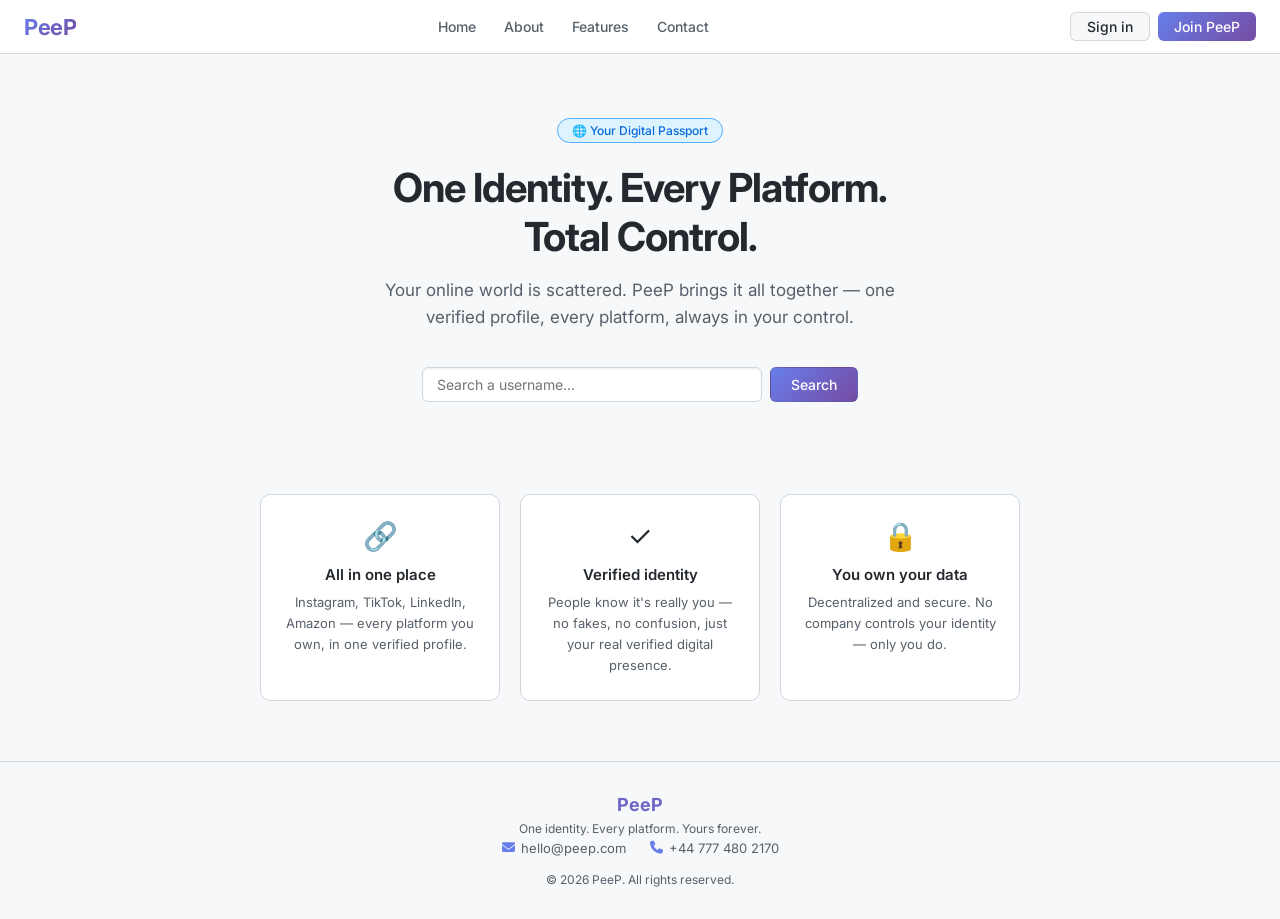
==== commit 318d552c: "add new changes" ====
--- a/index.html
+++ b/index.html
@@ -16,6 +16,7 @@
             font-family: 'Inter', -apple-system, BlinkMacSystemFont, 'Segoe UI', sans-serif;
             font-size: 14px;
             min-height: 100vh;
+            scroll-behavior: smooth;
         }
 
         /* ── NAVBAR ── */
@@ -261,12 +262,21 @@
 <div id="landing-page">
     <nav class="navbar">
         <div class="logo">PeeP</div>
+
+        <ul style="list-style: none; display:flex; gap:28px; margin:0; padding:0;">
+            <li><a href="#home"     style="text-decoration:none; color:#57606a; font-size:14px; font-weight:500;">Home</a></li>
+            <li><a href="#about"    style="text-decoration:none; color:#57606a; font-size:14px; font-weight:500;">About</a></li>
+            <li><a href="#features" style="text-decoration:none; color:#57606a; font-size:14px; font-weight:500;">Features</a></li>
+            <li><a href="#contact"  style="text-decoration:none; color:#57606a; font-size:14px; font-weight:500;">Contact</a></li>
+            
+        </ul>
+
         <div style="display:flex;gap:8px;">
             <button class="nav-btn" onclick="showAuth('login')">Sign in</button>
             <button class="nav-btn primary" onclick="showAuth('register')">Join PeeP</button>
         </div>
     </nav>
-    <div class="hero">
+    <div class="hero" id="home">
         <div class="hero-badge">🌐 Your Digital Passport</div>
         <h1>One Identity. Every Platform.<br>Total Control.</h1>
         <p>Your online world is scattered. PeeP brings it all together — one verified profile, every platform, always in your control.</p>
@@ -275,7 +285,7 @@
             <button onclick="search()">Search</button>
         </div>
     </div>
-    <div class="features">
+    <div class="features" id="features">
         <div class="feature-card"><div class="feature-icon">🔗</div><h3>All in one place</h3><p>Instagram, TikTok, LinkedIn, Amazon — every platform you own, in one verified profile.</p></div>
         <div class="feature-card"><div class="feature-icon">✓</div><h3>Verified identity</h3><p>People know it's really you — no fakes, no confusion, just your real verified digital presence.</p></div>
         <div class="feature-card"><div class="feature-icon">🔒</div><h3>You own your data</h3><p>Decentralized and secure. No company controls your identity — only you do.</p></div>
@@ -672,9 +682,20 @@
 
 <div id="toast"><span id="toast-message">Message</span></div>
 
-<footer>
+<footer id="contact">
     <div style="font-size:18px;font-weight:700;background:linear-gradient(135deg,#667eea,#764ba2);-webkit-background-clip:text;-webkit-text-fill-color:transparent;margin-bottom:6px;">PeeP</div>
     <p style="margin-bottom:4px;">One identity. Every platform. Yours forever.</p>
+
+    <div style="display:flex; justify-content: center; gap:24px; margin-bottom: 16px;">
+        <a href="mailto:hello@peep.com"
+            style="text-decoration: none; color:#57606a; font-size:13px; display:flex; align-items:center; gap:6px;">
+             <i class="fas fa-envelope" style="color:#667eea;"></i>hello@peep.com
+        </a>
+        <a href="tel:+447774802170"
+            style="text-decoration:none; color:#57606a; font-size:13px; display:flex; align-items:center; gap:6px;">
+             <i class="fas fa-phone" style="color:#667eea;"></i> +44 777 480 2170         
+        </a>
+    </div>
     <p>© 2026 PeeP. All rights reserved.</p>
 </footer>
 
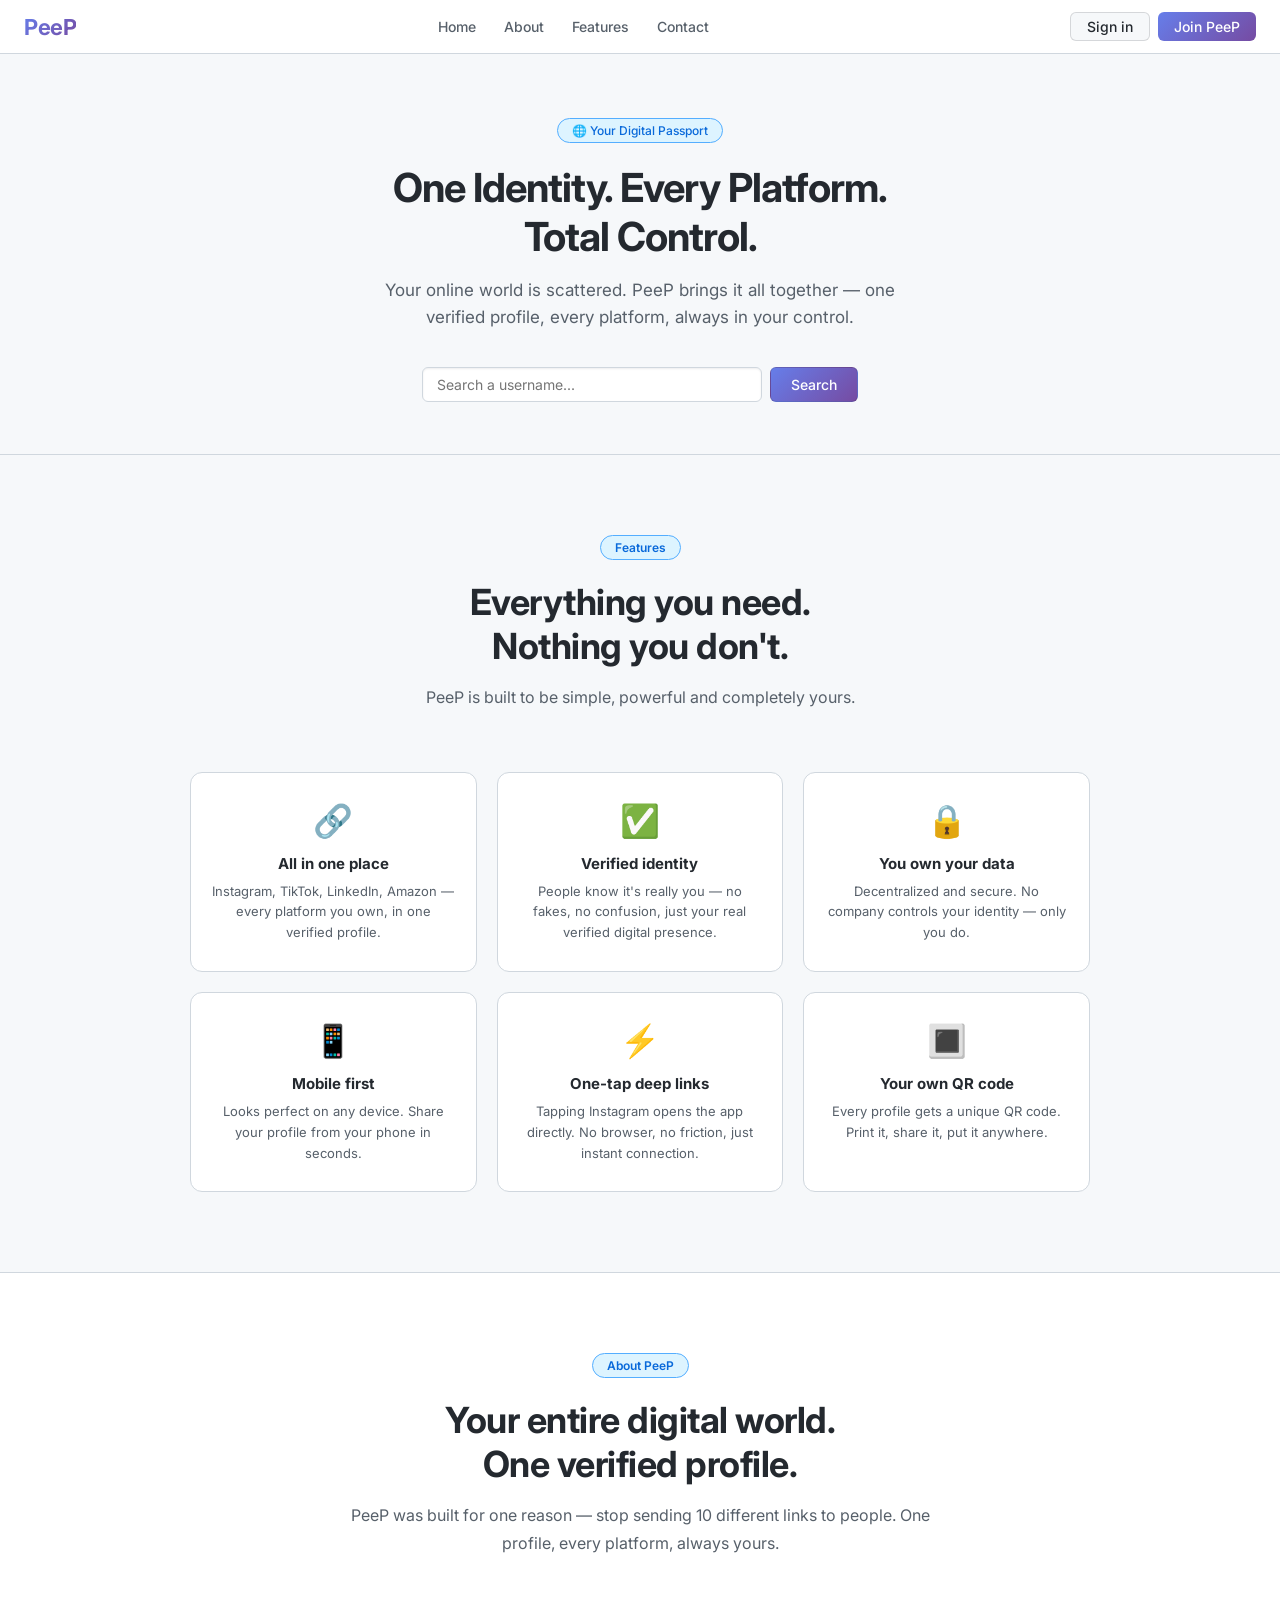
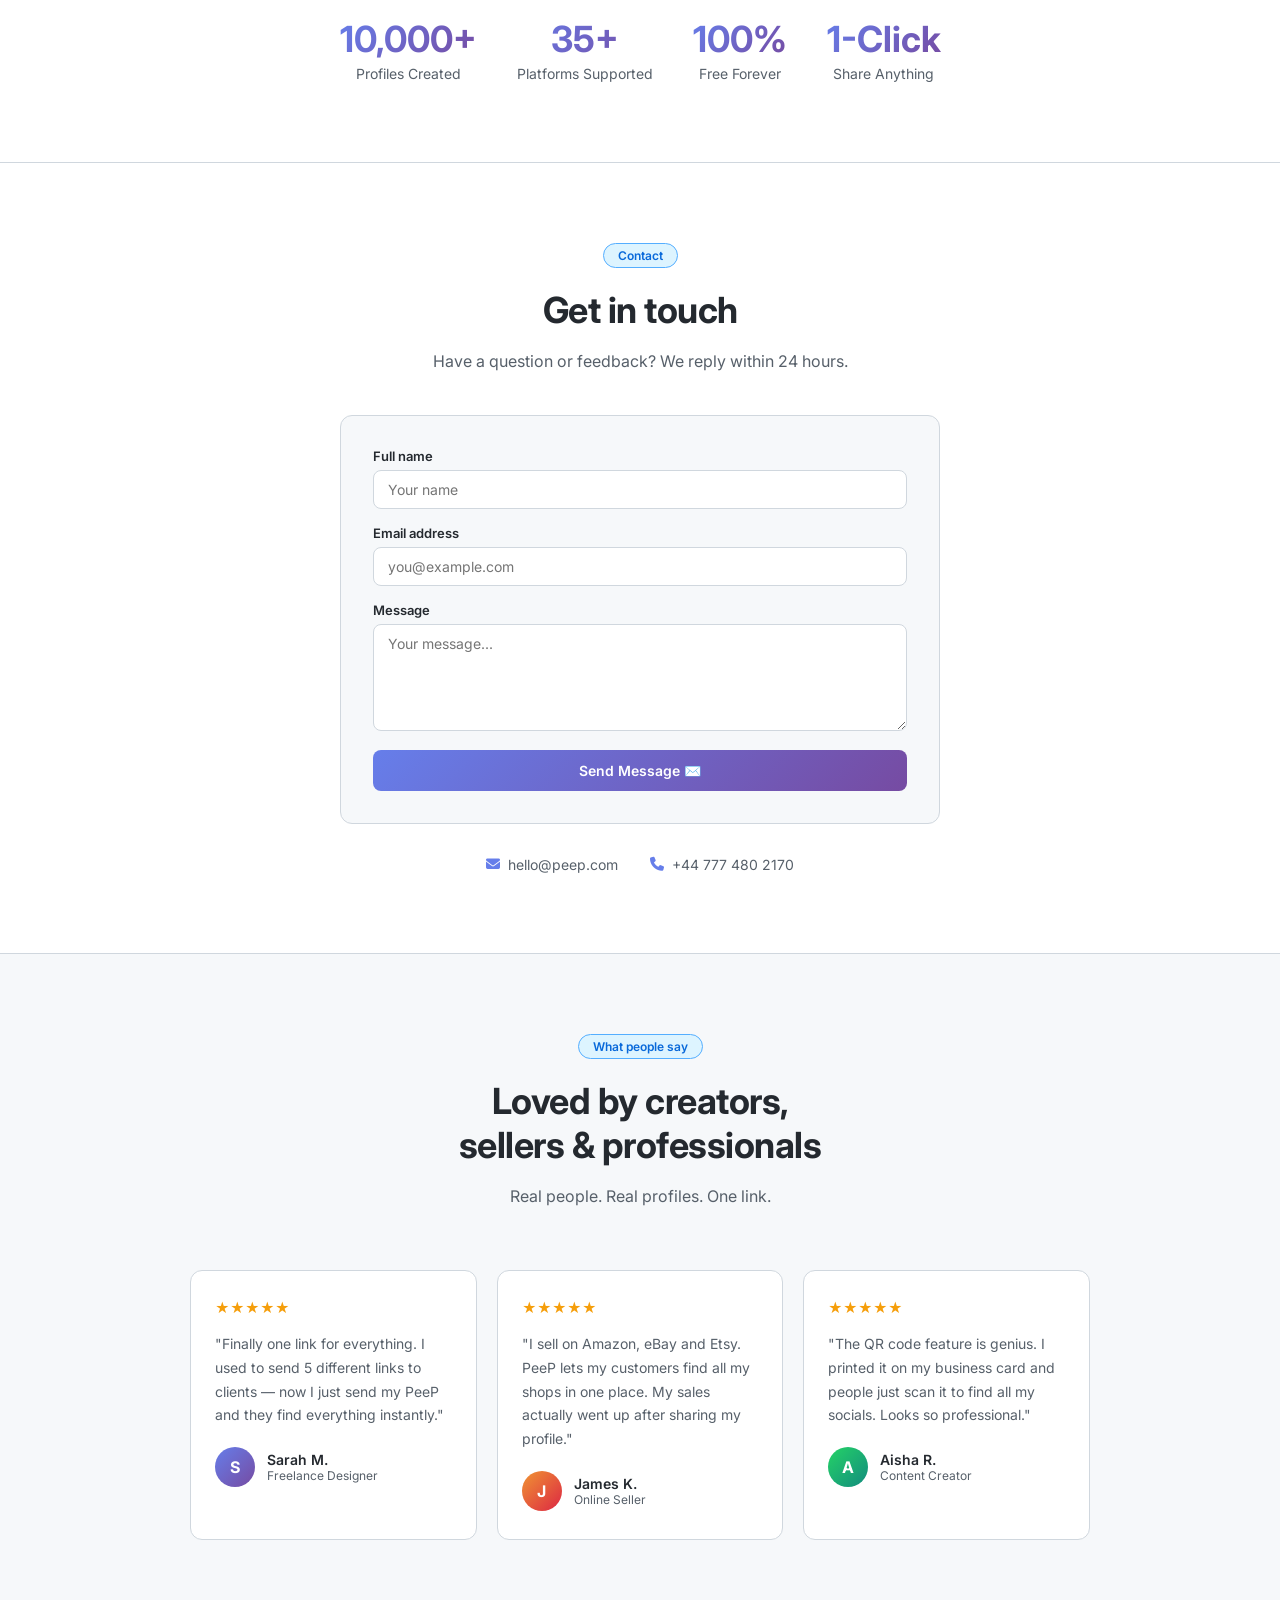
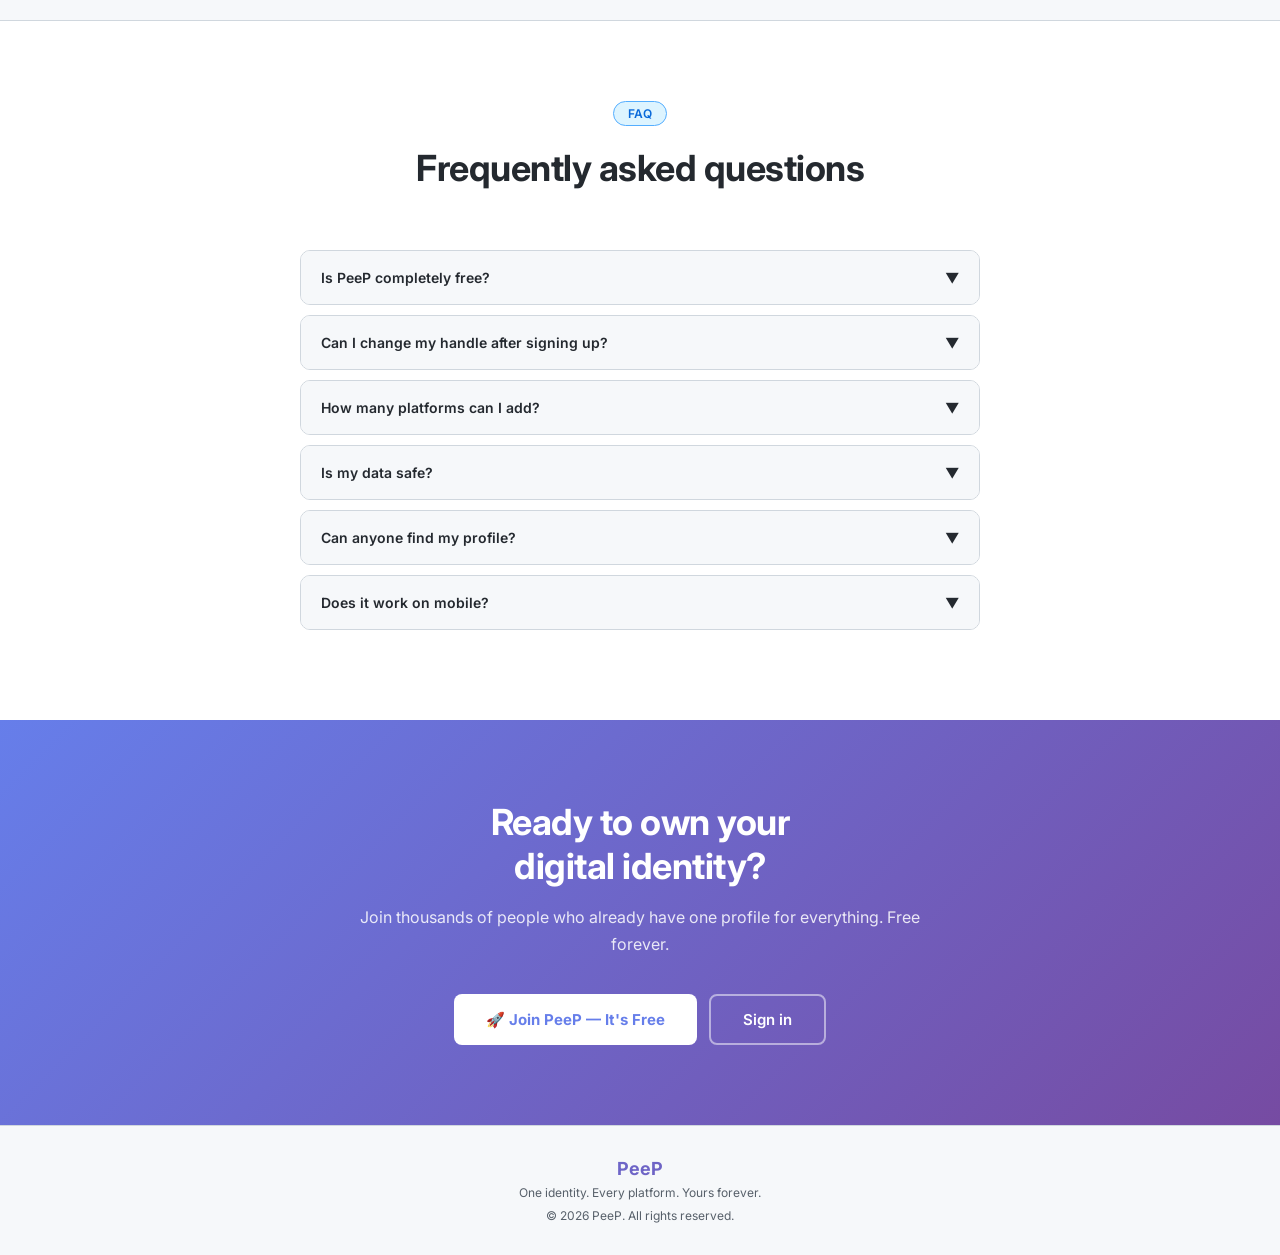
==== commit ac68a4f7: "add new changes" ====
--- a/index.html
+++ b/index.html
@@ -285,11 +285,96 @@
             <button onclick="search()">Search</button>
         </div>
     </div>
-    <div class="features" id="features">
-        <div class="feature-card"><div class="feature-icon">🔗</div><h3>All in one place</h3><p>Instagram, TikTok, LinkedIn, Amazon — every platform you own, in one verified profile.</p></div>
-        <div class="feature-card"><div class="feature-icon">✓</div><h3>Verified identity</h3><p>People know it's really you — no fakes, no confusion, just your real verified digital presence.</p></div>
-        <div class="feature-card"><div class="feature-icon">🔒</div><h3>You own your data</h3><p>Decentralized and secure. No company controls your identity — only you do.</p></div>
+    <div id="features" style="padding:80px 24px; background:#f6f8fa; border-top:1px solid #d0d7de;">
+        <div style="max-width:900px; margin:0 auto; text-align:center;">
+        
+        <div style="display:inline-block; background:#ddf4ff; border:1px solid #54aeff; color:#0969da; padding:4px 14px; border-radius:20px; font-size:12px; font-weight:600; margin-bottom:20px;">
+            Features
+        </div>
+
+        <h2 style="font-size:36px; font-weight:700; color:#24292f; margin-bottom:16px; letter-spacing:-0.5px;">
+            Everything you need.<br>Nothing you don't.
+        </h2>
+
+        <p style="font-size:16px; color:#57606a; max-width:600px; margin:0 auto 60px; line-height:1.7;">
+            PeeP is built to be simple, powerful and completely yours.
+        </p>
+
+        <div style="display:grid; grid-template-columns:repeat(3,1fr); gap:20px;">
+            <div style="background:#ffffff; border:1px solid #d0d7de; border-radius:12px; padding:28px 20px; text-align:center; transition:box-shadow 0.15s;" onmouseover="this.style.boxShadow='0 4px 12px rgba(27,31,36,0.1)'" onmouseout="this.style.boxShadow='none'">
+                <div style="font-size:32px; margin-bottom:14px;">🔗</div>
+                <h3 style="font-size:15px; font-weight:700; color:#24292f; margin-bottom:8px;">All in one place</h3>
+                <p style="font-size:13px; color:#57606a; line-height:1.6;">Instagram, TikTok, LinkedIn, Amazon — every platform you own, in one verified profile.</p>
+            </div>
+            <div style="background:#ffffff; border:1px solid #d0d7de; border-radius:12px; padding:28px 20px; text-align:center;" onmouseover="this.style.boxShadow='0 4px 12px rgba(27,31,36,0.1)'" onmouseout="this.style.boxShadow='none'">
+                <div style="font-size:32px; margin-bottom:14px;">✅</div>
+                <h3 style="font-size:15px; font-weight:700; color:#24292f; margin-bottom:8px;">Verified identity</h3>
+                <p style="font-size:13px; color:#57606a; line-height:1.6;">People know it's really you — no fakes, no confusion, just your real verified digital presence.</p>
+            </div>
+            <div style="background:#ffffff; border:1px solid #d0d7de; border-radius:12px; padding:28px 20px; text-align:center;" onmouseover="this.style.boxShadow='0 4px 12px rgba(27,31,36,0.1)'" onmouseout="this.style.boxShadow='none'">
+                <div style="font-size:32px; margin-bottom:14px;">🔒</div>
+                <h3 style="font-size:15px; font-weight:700; color:#24292f; margin-bottom:8px;">You own your data</h3>
+                <p style="font-size:13px; color:#57606a; line-height:1.6;">Decentralized and secure. No company controls your identity — only you do.</p>
+            </div>
+            <div style="background:#ffffff; border:1px solid #d0d7de; border-radius:12px; padding:28px 20px; text-align:center;" onmouseover="this.style.boxShadow='0 4px 12px rgba(27,31,36,0.1)'" onmouseout="this.style.boxShadow='none'">
+                <div style="font-size:32px; margin-bottom:14px;">📱</div>
+                <h3 style="font-size:15px; font-weight:700; color:#24292f; margin-bottom:8px;">Mobile first</h3>
+                <p style="font-size:13px; color:#57606a; line-height:1.6;">Looks perfect on any device. Share your profile from your phone in seconds.</p>
+            </div>
+            <div style="background:#ffffff; border:1px solid #d0d7de; border-radius:12px; padding:28px 20px; text-align:center;" onmouseover="this.style.boxShadow='0 4px 12px rgba(27,31,36,0.1)'" onmouseout="this.style.boxShadow='none'">
+                <div style="font-size:32px; margin-bottom:14px;">⚡</div>
+                <h3 style="font-size:15px; font-weight:700; color:#24292f; margin-bottom:8px;">One-tap deep links</h3>
+                <p style="font-size:13px; color:#57606a; line-height:1.6;">Tapping Instagram opens the app directly. No browser, no friction, just instant connection.</p>
+            </div>
+            <div style="background:#ffffff; border:1px solid #d0d7de; border-radius:12px; padding:28px 20px; text-align:center;" onmouseover="this.style.boxShadow='0 4px 12px rgba(27,31,36,0.1)'" onmouseout="this.style.boxShadow='none'">
+                <div style="font-size:32px; margin-bottom:14px;">🔳</div>
+                <h3 style="font-size:15px; font-weight:700; color:#24292f; margin-bottom:8px;">Your own QR code</h3>
+                <p style="font-size:13px; color:#57606a; line-height:1.6;">Every profile gets a unique QR code. Print it, share it, put it anywhere.</p>
+            </div>
+        </div>
     </div>
+</div>
+    <!-- ABOUT SECTION -->
+    <section id="about" style="padding: 80px 24px; background: #ffffff; border-top: 1px solid #d0d7de;">
+        <div style="max-width: 900px; margin: 0 auto; text-align: center;">
+        
+            <!-- Label -->
+            <div style="display:inline-block; background:#ddf4ff; border:1px solid #54aeff; color:#0969da; padding:4px 14px; border-radius:20px; font-size:12px; font-weight:600; margin-bottom:20px;">
+                About PeeP
+            </div>
+
+            <!-- Heading -->
+            <h2 style="font-size:36px; font-weight:700; color:#24292f; margin-bottom:16px; letter-spacing:-0.5px;">
+                Your entire digital world.<br>One verified profile.
+            </h2>
+
+             <!-- Subtext -->
+            <p style="font-size:16px; color:#57606a; max-width:600px; margin:0 auto 60px; line-height:1.7;">
+                 PeeP was built for one reason — stop sending 10 different links to people. One profile, every platform, always yours.
+            </p>
+
+            <!-- Stats Row -->
+            <div style="display:flex; justify-content:center; gap:40px; flex-wrap:wrap;">
+                <div>
+                     <div style="font-size:36px; font-weight:700; background:linear-gradient(135deg,#667eea,#764ba2); -webkit-background-clip:text; -webkit-text-fill-color:transparent;">10,000+</div>
+                     <div style="color:#57606a; font-size:14px; margin-top:4px;">Profiles Created</div>
+                </div>
+            <div>
+                <div style="font-size:36px; font-weight:700; background:linear-gradient(135deg,#667eea,#764ba2); -webkit-background-clip:text; -webkit-text-fill-color:transparent;">35+</div>
+                <div style="color:#57606a; font-size:14px; margin-top:4px;">Platforms Supported</div>
+            </div>
+            <div>
+                <div style="font-size:36px; font-weight:700; background:linear-gradient(135deg,#667eea,#764ba2); -webkit-background-clip:text; -webkit-text-fill-color:transparent;">100%</div>
+                <div style="color:#57606a; font-size:14px; margin-top:4px;">Free Forever</div>
+            </div>
+            <div>
+                <div style="font-size:36px; font-weight:700; background:linear-gradient(135deg,#667eea,#764ba2); -webkit-background-clip:text; -webkit-text-fill-color:transparent;">1-Click</div>
+                <div style="color:#57606a; font-size:14px; margin-top:4px;">Share Anything</div>
+            </div>
+        </div>
+
+    </div>
+</section>
     <!-- ── PROFILE PAGE ── -->
     <div id="searchModal" style="display:none; position:fixed; inset:0; z-index:1000; overflow-y:auto; background:#f6f8fa;">
 
@@ -682,21 +767,230 @@
 
 <div id="toast"><span id="toast-message">Message</span></div>
 
-<footer id="contact">
-    <div style="font-size:18px;font-weight:700;background:linear-gradient(135deg,#667eea,#764ba2);-webkit-background-clip:text;-webkit-text-fill-color:transparent;margin-bottom:6px;">PeeP</div>
-    <p style="margin-bottom:4px;">One identity. Every platform. Yours forever.</p>
-
-    <div style="display:flex; justify-content: center; gap:24px; margin-bottom: 16px;">
-        <a href="mailto:hello@peep.com"
-            style="text-decoration: none; color:#57606a; font-size:13px; display:flex; align-items:center; gap:6px;">
-             <i class="fas fa-envelope" style="color:#667eea;"></i>hello@peep.com
-        </a>
-        <a href="tel:+447774802170"
-            style="text-decoration:none; color:#57606a; font-size:13px; display:flex; align-items:center; gap:6px;">
-             <i class="fas fa-phone" style="color:#667eea;"></i> +44 777 480 2170         
-        </a>
+<!-- ════════════ CONTACT SECTION ════════════ -->
+<section id="contact" style="padding:80px 24px; background:#ffffff; border-top:1px solid #d0d7de;">
+    <div style="max-width:600px; margin:0 auto; text-align:center;">
+
+        <div style="display:inline-block; background:#ddf4ff; border:1px solid #54aeff; color:#0969da; padding:4px 14px; border-radius:20px; font-size:12px; font-weight:600; margin-bottom:20px;">
+            Contact
+        </div>
+
+        <h2 style="font-size:36px; font-weight:700; color:#24292f; margin-bottom:16px; letter-spacing:-0.5px;">
+            Get in touch
+        </h2>
+
+        <p style="font-size:16px; color:#57606a; margin-bottom:40px; line-height:1.7;">
+            Have a question or feedback? We reply within 24 hours.
+        </p>
+
+        <!-- Contact Form -->
+        <div style="background:#f6f8fa; border:1px solid #d0d7de; border-radius:12px; padding:32px; text-align:left;">
+            <label style="display:block; font-size:13px; font-weight:600; color:#24292f; margin-bottom:6px;">Full name</label>
+            <input type="text" id="contactName" placeholder="Your name" style="width:100%; padding:10px 14px; border-radius:8px; border:1px solid #d0d7de; background:#ffffff; color:#24292f; font-size:14px; font-family:inherit; outline:none; margin-bottom:16px;">
+
+            <label style="display:block; font-size:13px; font-weight:600; color:#24292f; margin-bottom:6px;">Email address</label>
+            <input type="email" id="contactEmail" placeholder="you@example.com" style="width:100%; padding:10px 14px; border-radius:8px; border:1px solid #d0d7de; background:#ffffff; color:#24292f; font-size:14px; font-family:inherit; outline:none; margin-bottom:16px;">
+
+            <label style="display:block; font-size:13px; font-weight:600; color:#24292f; margin-bottom:6px;">Message</label>
+            <textarea id="contactMessage" placeholder="Your message..." rows="5" style="width:100%; padding:10px 14px; border-radius:8px; border:1px solid #d0d7de; background:#ffffff; color:#24292f; font-size:14px; font-family:inherit; outline:none; resize:vertical; margin-bottom:16px;"></textarea>
+
+            <button onclick="sendContact()" style="width:100%; padding:12px; border-radius:8px; border:none; background:linear-gradient(135deg,#667eea,#764ba2); color:white; font-size:14px; font-family:inherit; font-weight:600; cursor:pointer;">
+                Send Message ✉️
+            </button>
+        </div>
+
+        <!-- Contact Info -->
+        <div style="display:flex; justify-content:center; gap:32px; margin-top:32px; flex-wrap:wrap;">
+            <a href="mailto:hello@peep.com" style="text-decoration:none; color:#57606a; font-size:14px; display:flex; align-items:center; gap:8px;">
+                <i class="fas fa-envelope" style="color:#667eea;"></i> hello@peep.com
+            </a>
+            <a href="tel:+447774802170" style="text-decoration:none; color:#57606a; font-size:14px; display:flex; align-items:center; gap:8px;">
+                <i class="fas fa-phone" style="color:#667eea;"></i> +44 777 480 2170
+            </a>
+        </div>
+
     </div>
-    <p>© 2026 PeeP. All rights reserved.</p>
+</section>
+
+<!-- ════════════ TESTIMONIALS ════════════ -->
+<section style="padding:80px 24px; background:#f6f8fa; border-top:1px solid #d0d7de;">
+    <div style="max-width:900px; margin:0 auto; text-align:center;">
+
+        <div style="display:inline-block; background:#ddf4ff; border:1px solid #54aeff; color:#0969da; padding:4px 14px; border-radius:20px; font-size:12px; font-weight:600; margin-bottom:20px;">
+            What people say
+        </div>
+
+        <h2 style="font-size:36px; font-weight:700; color:#24292f; margin-bottom:16px; letter-spacing:-0.5px;">
+            Loved by creators,<br>sellers & professionals
+        </h2>
+
+        <p style="font-size:16px; color:#57606a; margin-bottom:60px; line-height:1.7;">
+            Real people. Real profiles. One link.
+        </p>
+
+        <div style="display:grid; grid-template-columns:repeat(3,1fr); gap:20px;">
+            
+            <!-- Card 1 -->
+            <div style="background:#ffffff; border:1px solid #d0d7de; border-radius:12px; padding:28px 24px; text-align:left;">
+                <div style="display:flex; gap:4px; margin-bottom:16px;">
+                    <span style="color:#f59e0b; font-size:14px;">★★★★★</span>
+                </div>
+                <p style="font-size:14px; color:#57606a; line-height:1.7; margin-bottom:20px;">
+                    "Finally one link for everything. I used to send 5 different links to clients — now I just send my PeeP and they find everything instantly."
+                </p>
+                <div style="display:flex; align-items:center; gap:12px;">
+                    <div style="width:40px; height:40px; border-radius:50%; background:linear-gradient(135deg,#667eea,#764ba2); display:flex; align-items:center; justify-content:center; color:white; font-weight:700; font-size:16px;">S</div>
+                    <div>
+                        <div style="font-size:14px; font-weight:600; color:#24292f;">Sarah M.</div>
+                        <div style="font-size:12px; color:#57606a;">Freelance Designer</div>
+                    </div>
+                </div>
+            </div>
+
+            <!-- Card 2 -->
+            <div style="background:#ffffff; border:1px solid #d0d7de; border-radius:12px; padding:28px 24px; text-align:left;">
+                <div style="display:flex; gap:4px; margin-bottom:16px;">
+                    <span style="color:#f59e0b; font-size:14px;">★★★★★</span>
+                </div>
+                <p style="font-size:14px; color:#57606a; line-height:1.7; margin-bottom:20px;">
+                    "I sell on Amazon, eBay and Etsy. PeeP lets my customers find all my shops in one place. My sales actually went up after sharing my profile."
+                </p>
+                <div style="display:flex; align-items:center; gap:12px;">
+                    <div style="width:40px; height:40px; border-radius:50%; background:linear-gradient(135deg,#f09433,#dc2743); display:flex; align-items:center; justify-content:center; color:white; font-weight:700; font-size:16px;">J</div>
+                    <div>
+                        <div style="font-size:14px; font-weight:600; color:#24292f;">James K.</div>
+                        <div style="font-size:12px; color:#57606a;">Online Seller</div>
+                    </div>
+                </div>
+            </div>
+
+            <!-- Card 3 -->
+            <div style="background:#ffffff; border:1px solid #d0d7de; border-radius:12px; padding:28px 24px; text-align:left;">
+                <div style="display:flex; gap:4px; margin-bottom:16px;">
+                    <span style="color:#f59e0b; font-size:14px;">★★★★★</span>
+                </div>
+                <p style="font-size:14px; color:#57606a; line-height:1.7; margin-bottom:20px;">
+                    "The QR code feature is genius. I printed it on my business card and people just scan it to find all my socials. Looks so professional."
+                </p>
+                <div style="display:flex; align-items:center; gap:12px;">
+                    <div style="width:40px; height:40px; border-radius:50%; background:linear-gradient(135deg,#25d366,#128c7e); display:flex; align-items:center; justify-content:center; color:white; font-weight:700; font-size:16px;">A</div>
+                    <div>
+                        <div style="font-size:14px; font-weight:600; color:#24292f;">Aisha R.</div>
+                        <div style="font-size:12px; color:#57606a;">Content Creator</div>
+                    </div>
+                </div>
+            </div>
+
+        </div>
+    </div>
+</section>
+
+<!-- ════════════ FAQ ════════════ -->
+<section style="padding:80px 24px; background:#ffffff; border-top:1px solid #d0d7de;">
+    <div style="max-width:680px; margin:0 auto;">
+
+        <div style="text-align:center; margin-bottom:60px;">
+            <div style="display:inline-block; background:#ddf4ff; border:1px solid #54aeff; color:#0969da; padding:4px 14px; border-radius:20px; font-size:12px; font-weight:600; margin-bottom:20px;">
+                FAQ
+            </div>
+            <h2 style="font-size:36px; font-weight:700; color:#24292f; letter-spacing:-0.5px;">
+                Frequently asked questions
+            </h2>
+        </div>
+
+        <!-- Q1 -->
+        <div style="border:1px solid #d0d7de; border-radius:10px; margin-bottom:10px; overflow:hidden;">
+            <button onclick="toggleFaq(this)" style="width:100%; padding:18px 20px; background:#f6f8fa; border:none; text-align:left; font-size:14px; font-weight:600; color:#24292f; cursor:pointer; display:flex; justify-content:space-between; align-items:center; font-family:inherit;">
+                Is PeeP completely free? <span>▼</span>
+            </button>
+            <div style="display:none; padding:16px 20px; font-size:14px; color:#57606a; line-height:1.7; background:#ffffff;">
+                Yes — 100% free forever. No hidden fees, no premium plans, no credit card needed. Just sign up and go.
+            </div>
+        </div>
+
+        <!-- Q2 -->
+        <div style="border:1px solid #d0d7de; border-radius:10px; margin-bottom:10px; overflow:hidden;">
+            <button onclick="toggleFaq(this)" style="width:100%; padding:18px 20px; background:#f6f8fa; border:none; text-align:left; font-size:14px; font-weight:600; color:#24292f; cursor:pointer; display:flex; justify-content:space-between; align-items:center; font-family:inherit;">
+                Can I change my handle after signing up? <span>▼</span>
+            </button>
+            <div style="display:none; padding:16px 20px; font-size:14px; color:#57606a; line-height:1.7; background:#ffffff;">
+                Yes! You can edit your handle, name, location, photo and all your platform links anytime from your dashboard.
+            </div>
+        </div>
+
+        <!-- Q3 -->
+        <div style="border:1px solid #d0d7de; border-radius:10px; margin-bottom:10px; overflow:hidden;">
+            <button onclick="toggleFaq(this)" style="width:100%; padding:18px 20px; background:#f6f8fa; border:none; text-align:left; font-size:14px; font-weight:600; color:#24292f; cursor:pointer; display:flex; justify-content:space-between; align-items:center; font-family:inherit;">
+                How many platforms can I add? <span>▼</span>
+            </button>
+            <div style="display:none; padding:16px 20px; font-size:14px; color:#57606a; line-height:1.7; background:#ffffff;">
+                As many as you want! PeeP supports 35+ platforms including Instagram, TikTok, WhatsApp, Amazon, eBay, LinkedIn and many more.
+            </div>
+        </div>
+
+        <!-- Q4 -->
+        <div style="border:1px solid #d0d7de; border-radius:10px; margin-bottom:10px; overflow:hidden;">
+            <button onclick="toggleFaq(this)" style="width:100%; padding:18px 20px; background:#f6f8fa; border:none; text-align:left; font-size:14px; font-weight:600; color:#24292f; cursor:pointer; display:flex; justify-content:space-between; align-items:center; font-family:inherit;">
+                Is my data safe? <span>▼</span>
+            </button>
+            <div style="display:none; padding:16px 20px; font-size:14px; color:#57606a; line-height:1.7; background:#ffffff;">
+                Absolutely. Your data is stored securely on Firebase. We never sell your data to anyone. You own your profile — always.
+            </div>
+        </div>
+
+        <!-- Q5 -->
+        <div style="border:1px solid #d0d7de; border-radius:10px; margin-bottom:10px; overflow:hidden;">
+            <button onclick="toggleFaq(this)" style="width:100%; padding:18px 20px; background:#f6f8fa; border:none; text-align:left; font-size:14px; font-weight:600; color:#24292f; cursor:pointer; display:flex; justify-content:space-between; align-items:center; font-family:inherit;">
+                Can anyone find my profile? <span>▼</span>
+            </button>
+            <div style="display:none; padding:16px 20px; font-size:14px; color:#57606a; line-height:1.7; background:#ffffff;">
+                Only people who search your exact handle or have your PeeP link can find you. Your profile is public but not indexed — you control who you share it with.
+            </div>
+        </div>
+
+        <!-- Q6 -->
+        <div style="border:1px solid #d0d7de; border-radius:10px; margin-bottom:10px; overflow:hidden;">
+            <button onclick="toggleFaq(this)" style="width:100%; padding:18px 20px; background:#f6f8fa; border:none; text-align:left; font-size:14px; font-weight:600; color:#24292f; cursor:pointer; display:flex; justify-content:space-between; align-items:center; font-family:inherit;">
+                Does it work on mobile? <span>▼</span>
+            </button>
+            <div style="display:none; padding:16px 20px; font-size:14px; color:#57606a; line-height:1.7; background:#ffffff;">
+                Yes — PeeP is built mobile-first. It works perfectly on any device and tapping a platform icon opens the native app directly.
+            </div>
+        </div>
+
+    </div>
+</section>
+
+
+
+<!-- ════════════ CTA BANNER ════════════ -->
+<section style="padding:80px 24px; background:linear-gradient(135deg,#667eea,#764ba2);">
+    <div style="max-width:600px; margin:0 auto; text-align:center;">
+        
+        <h2 style="font-size:36px; font-weight:700; color:white; margin-bottom:16px; letter-spacing:-0.5px;">
+            Ready to own your<br>digital identity?
+        </h2>
+
+        <p style="font-size:16px; color:rgba(255,255,255,0.85); margin-bottom:36px; line-height:1.7;">
+            Join thousands of people who already have one profile for everything. Free forever.
+        </p>
+
+        <div style="display:flex; gap:12px; justify-content:center; flex-wrap:wrap;">
+            <button onclick="showAuth('register')" style="padding:14px 32px; border-radius:8px; border:none; background:white; color:#667eea; font-size:15px; font-family:inherit; font-weight:700; cursor:pointer;">
+                🚀 Join PeeP — It's Free
+            </button>
+            <button onclick="showAuth('login')" style="padding:14px 32px; border-radius:8px; border:2px solid rgba(255,255,255,0.5); background:transparent; color:white; font-size:15px; font-family:inherit; font-weight:600; cursor:pointer;">
+                Sign in
+            </button>
+        </div>
+
+    </div>
+</section>
+
+<footer style="text-align:center; padding:32px 20px; border-top:1px solid #d0d7de; color:#57606a; font-size:12px; background:#f6f8fa;">
+    <div style="font-size:18px; font-weight:700; background:linear-gradient(135deg,#667eea,#764ba2); -webkit-background-clip:text; -webkit-text-fill-color:transparent; margin-bottom:6px;">PeeP</div>
+    <p>One identity. Every platform. Yours forever.</p>
+    <p style="margin-top:8px;">© 2026 PeeP. All rights reserved.</p>
 </footer>
 
 <!-- Firebase -->
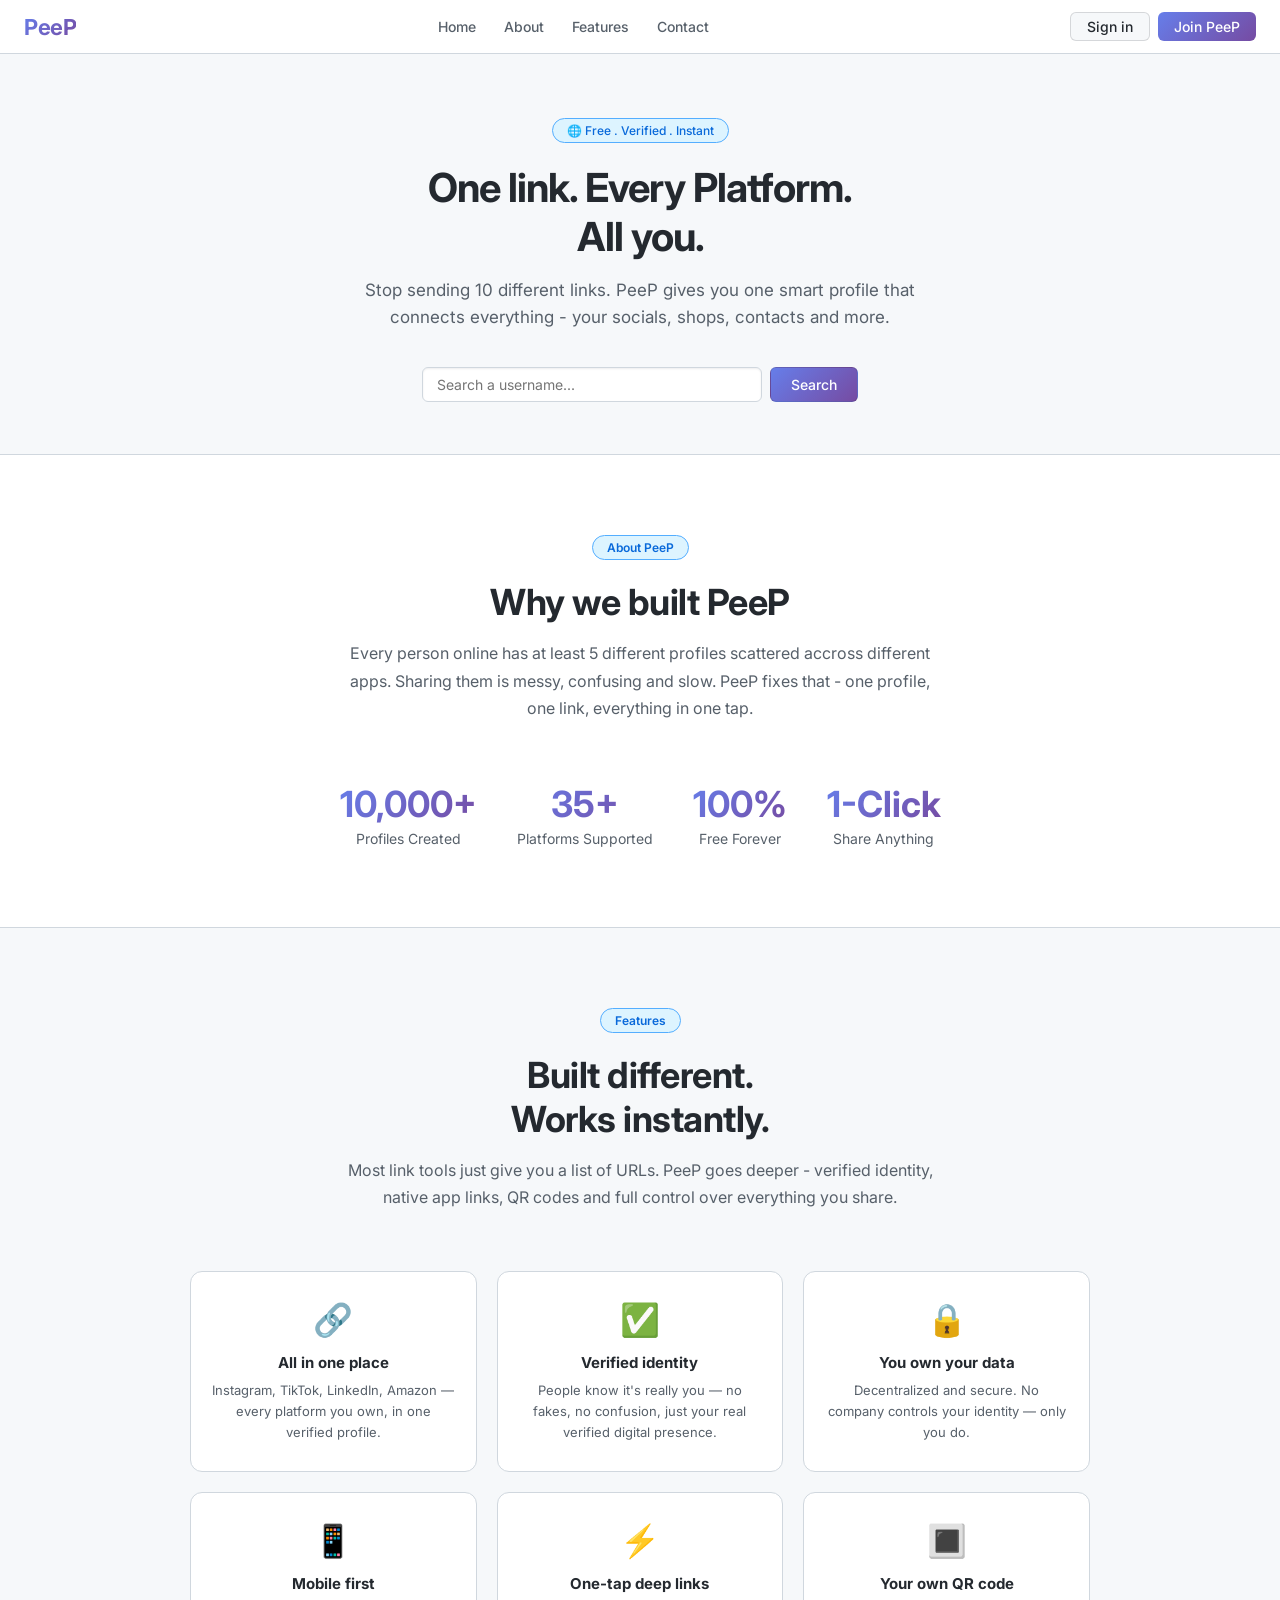
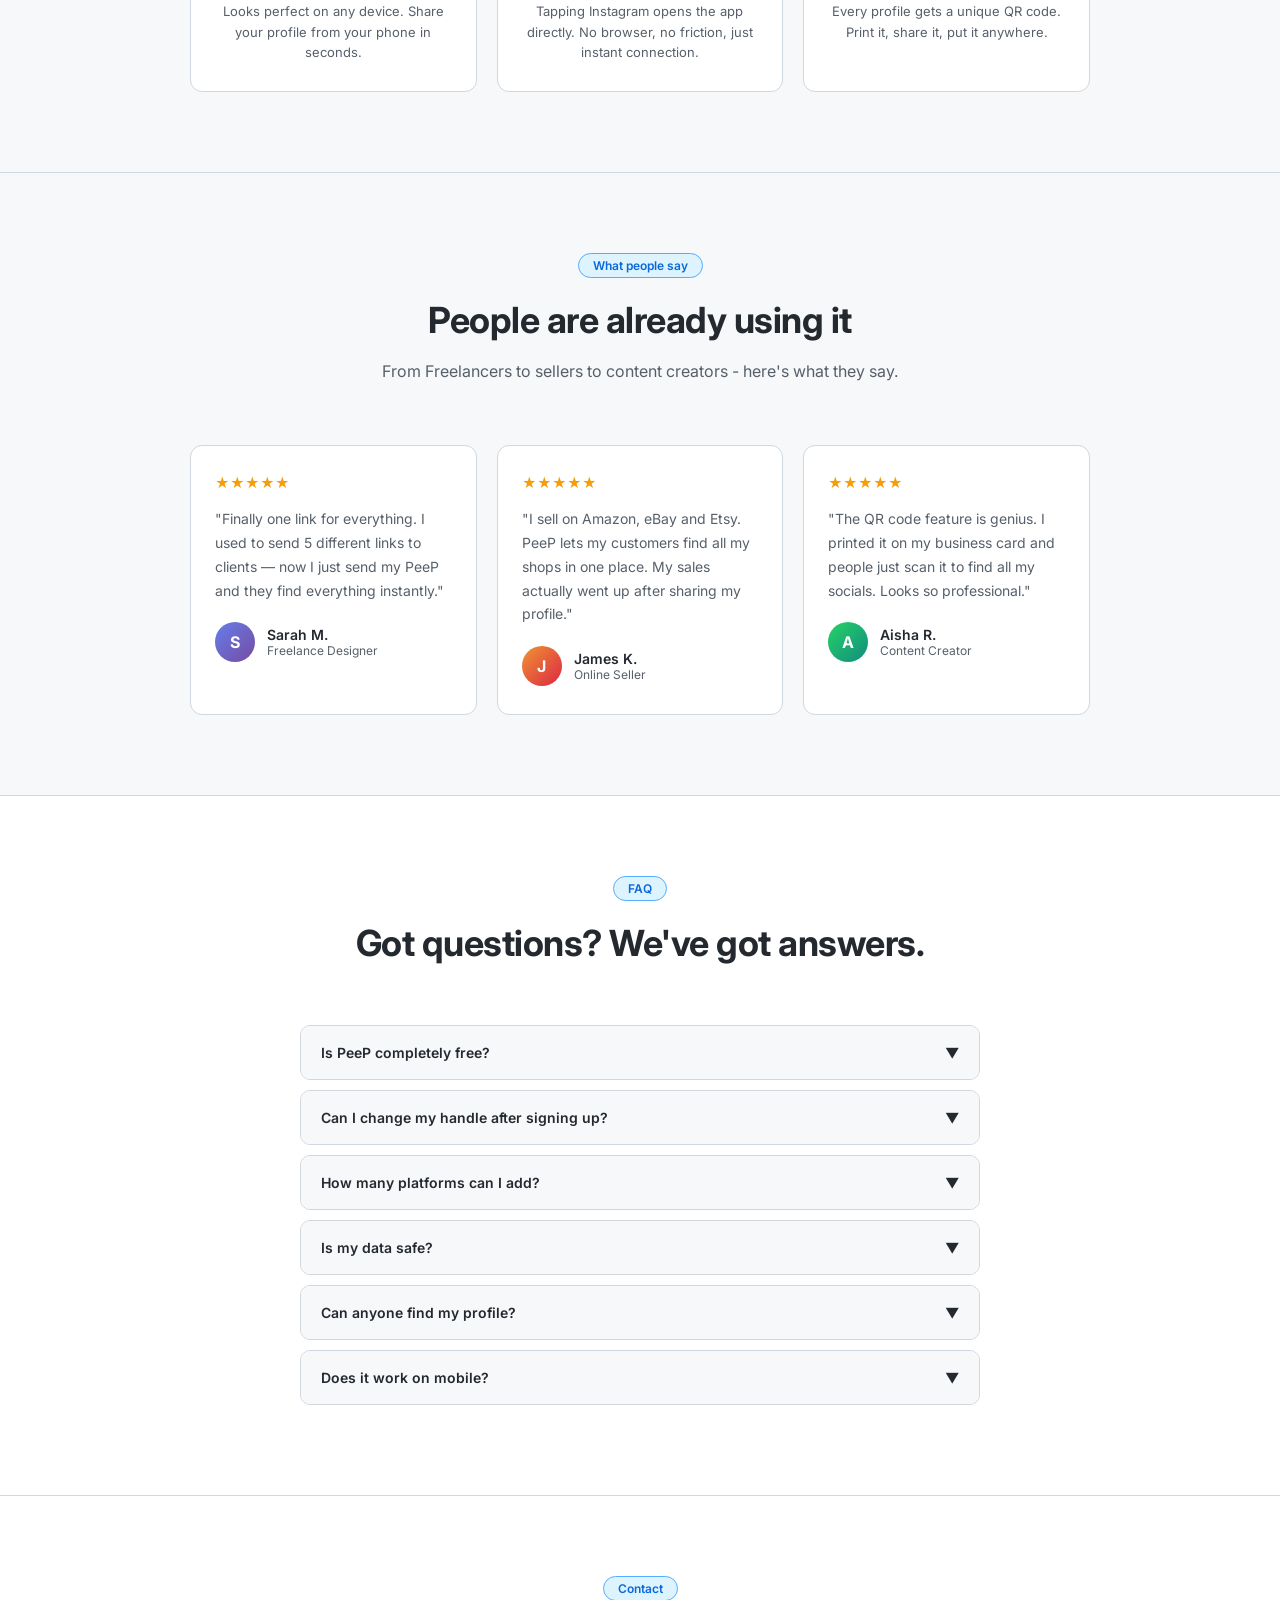
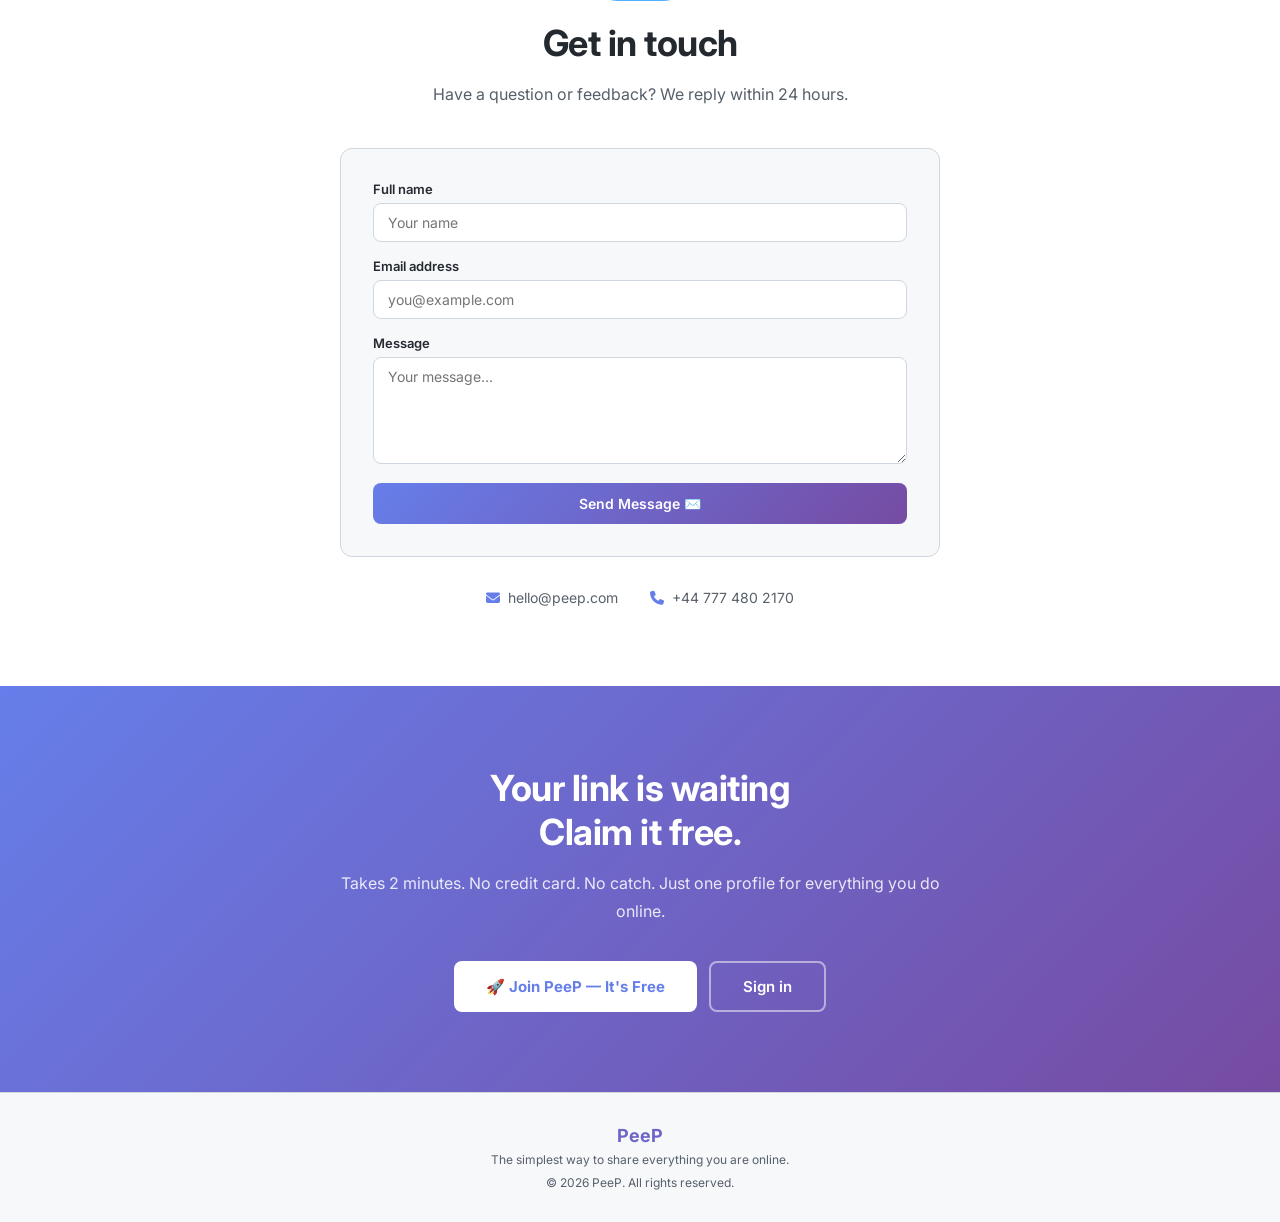
==== commit 8b26995c: "add new changes" ====
--- a/index.html
+++ b/index.html
@@ -277,64 +277,15 @@
         </div>
     </nav>
     <div class="hero" id="home">
-        <div class="hero-badge">🌐 Your Digital Passport</div>
-        <h1>One Identity. Every Platform.<br>Total Control.</h1>
-        <p>Your online world is scattered. PeeP brings it all together — one verified profile, every platform, always in your control.</p>
+        <div class="hero-badge">🌐 Free . Verified . Instant</div>
+        <h1>One link. Every Platform.<br>All you.</h1>
+        <p>Stop sending 10 different links. PeeP gives you one smart profile that connects everything - your socials, shops, contacts and more.</p>
         <div class="search-container">
             <input type="text" id="searchInput" placeholder="Search a username...">
             <button onclick="search()">Search</button>
         </div>
     </div>
-    <div id="features" style="padding:80px 24px; background:#f6f8fa; border-top:1px solid #d0d7de;">
-        <div style="max-width:900px; margin:0 auto; text-align:center;">
-        
-        <div style="display:inline-block; background:#ddf4ff; border:1px solid #54aeff; color:#0969da; padding:4px 14px; border-radius:20px; font-size:12px; font-weight:600; margin-bottom:20px;">
-            Features
-        </div>
-
-        <h2 style="font-size:36px; font-weight:700; color:#24292f; margin-bottom:16px; letter-spacing:-0.5px;">
-            Everything you need.<br>Nothing you don't.
-        </h2>
-
-        <p style="font-size:16px; color:#57606a; max-width:600px; margin:0 auto 60px; line-height:1.7;">
-            PeeP is built to be simple, powerful and completely yours.
-        </p>
-
-        <div style="display:grid; grid-template-columns:repeat(3,1fr); gap:20px;">
-            <div style="background:#ffffff; border:1px solid #d0d7de; border-radius:12px; padding:28px 20px; text-align:center; transition:box-shadow 0.15s;" onmouseover="this.style.boxShadow='0 4px 12px rgba(27,31,36,0.1)'" onmouseout="this.style.boxShadow='none'">
-                <div style="font-size:32px; margin-bottom:14px;">🔗</div>
-                <h3 style="font-size:15px; font-weight:700; color:#24292f; margin-bottom:8px;">All in one place</h3>
-                <p style="font-size:13px; color:#57606a; line-height:1.6;">Instagram, TikTok, LinkedIn, Amazon — every platform you own, in one verified profile.</p>
-            </div>
-            <div style="background:#ffffff; border:1px solid #d0d7de; border-radius:12px; padding:28px 20px; text-align:center;" onmouseover="this.style.boxShadow='0 4px 12px rgba(27,31,36,0.1)'" onmouseout="this.style.boxShadow='none'">
-                <div style="font-size:32px; margin-bottom:14px;">✅</div>
-                <h3 style="font-size:15px; font-weight:700; color:#24292f; margin-bottom:8px;">Verified identity</h3>
-                <p style="font-size:13px; color:#57606a; line-height:1.6;">People know it's really you — no fakes, no confusion, just your real verified digital presence.</p>
-            </div>
-            <div style="background:#ffffff; border:1px solid #d0d7de; border-radius:12px; padding:28px 20px; text-align:center;" onmouseover="this.style.boxShadow='0 4px 12px rgba(27,31,36,0.1)'" onmouseout="this.style.boxShadow='none'">
-                <div style="font-size:32px; margin-bottom:14px;">🔒</div>
-                <h3 style="font-size:15px; font-weight:700; color:#24292f; margin-bottom:8px;">You own your data</h3>
-                <p style="font-size:13px; color:#57606a; line-height:1.6;">Decentralized and secure. No company controls your identity — only you do.</p>
-            </div>
-            <div style="background:#ffffff; border:1px solid #d0d7de; border-radius:12px; padding:28px 20px; text-align:center;" onmouseover="this.style.boxShadow='0 4px 12px rgba(27,31,36,0.1)'" onmouseout="this.style.boxShadow='none'">
-                <div style="font-size:32px; margin-bottom:14px;">📱</div>
-                <h3 style="font-size:15px; font-weight:700; color:#24292f; margin-bottom:8px;">Mobile first</h3>
-                <p style="font-size:13px; color:#57606a; line-height:1.6;">Looks perfect on any device. Share your profile from your phone in seconds.</p>
-            </div>
-            <div style="background:#ffffff; border:1px solid #d0d7de; border-radius:12px; padding:28px 20px; text-align:center;" onmouseover="this.style.boxShadow='0 4px 12px rgba(27,31,36,0.1)'" onmouseout="this.style.boxShadow='none'">
-                <div style="font-size:32px; margin-bottom:14px;">⚡</div>
-                <h3 style="font-size:15px; font-weight:700; color:#24292f; margin-bottom:8px;">One-tap deep links</h3>
-                <p style="font-size:13px; color:#57606a; line-height:1.6;">Tapping Instagram opens the app directly. No browser, no friction, just instant connection.</p>
-            </div>
-            <div style="background:#ffffff; border:1px solid #d0d7de; border-radius:12px; padding:28px 20px; text-align:center;" onmouseover="this.style.boxShadow='0 4px 12px rgba(27,31,36,0.1)'" onmouseout="this.style.boxShadow='none'">
-                <div style="font-size:32px; margin-bottom:14px;">🔳</div>
-                <h3 style="font-size:15px; font-weight:700; color:#24292f; margin-bottom:8px;">Your own QR code</h3>
-                <p style="font-size:13px; color:#57606a; line-height:1.6;">Every profile gets a unique QR code. Print it, share it, put it anywhere.</p>
-            </div>
-        </div>
-    </div>
-</div>
-    <!-- ABOUT SECTION -->
+     <!-- ABOUT SECTION -->
     <section id="about" style="padding: 80px 24px; background: #ffffff; border-top: 1px solid #d0d7de;">
         <div style="max-width: 900px; margin: 0 auto; text-align: center;">
         
@@ -345,12 +296,12 @@
 
             <!-- Heading -->
             <h2 style="font-size:36px; font-weight:700; color:#24292f; margin-bottom:16px; letter-spacing:-0.5px;">
-                Your entire digital world.<br>One verified profile.
+                Why we built PeeP
             </h2>
 
              <!-- Subtext -->
             <p style="font-size:16px; color:#57606a; max-width:600px; margin:0 auto 60px; line-height:1.7;">
-                 PeeP was built for one reason — stop sending 10 different links to people. One profile, every platform, always yours.
+                 Every person online has at least 5 different profiles scattered accross different apps. Sharing them is messy, confusing and slow. PeeP fixes that - one profile, one link, everything in one tap.
             </p>
 
             <!-- Stats Row -->
@@ -375,6 +326,248 @@
 
     </div>
 </section>
+    <div id="features" style="padding:80px 24px; background:#f6f8fa; border-top:1px solid #d0d7de;">
+        <div style="max-width:900px; margin:0 auto; text-align:center;">
+        
+        <div style="display:inline-block; background:#ddf4ff; border:1px solid #54aeff; color:#0969da; padding:4px 14px; border-radius:20px; font-size:12px; font-weight:600; margin-bottom:20px;">
+            Features
+        </div>
+
+        <h2 style="font-size:36px; font-weight:700; color:#24292f; margin-bottom:16px; letter-spacing:-0.5px;">
+            Built different.<br>Works instantly.
+        </h2>
+
+        <p style="font-size:16px; color:#57606a; max-width:600px; margin:0 auto 60px; line-height:1.7;">
+            Most link tools just give you a list of URLs. PeeP goes deeper - verified identity, native app links, QR codes and full control over everything you share. 
+        </p>
+
+        <div style="display:grid; grid-template-columns:repeat(3,1fr); gap:20px;">
+            <div style="background:#ffffff; border:1px solid #d0d7de; border-radius:12px; padding:28px 20px; text-align:center; transition:box-shadow 0.15s;" onmouseover="this.style.boxShadow='0 4px 12px rgba(27,31,36,0.1)'" onmouseout="this.style.boxShadow='none'">
+                <div style="font-size:32px; margin-bottom:14px;">🔗</div>
+                <h3 style="font-size:15px; font-weight:700; color:#24292f; margin-bottom:8px;">All in one place</h3>
+                <p style="font-size:13px; color:#57606a; line-height:1.6;">Instagram, TikTok, LinkedIn, Amazon — every platform you own, in one verified profile.</p>
+            </div>
+            <div style="background:#ffffff; border:1px solid #d0d7de; border-radius:12px; padding:28px 20px; text-align:center;" onmouseover="this.style.boxShadow='0 4px 12px rgba(27,31,36,0.1)'" onmouseout="this.style.boxShadow='none'">
+                <div style="font-size:32px; margin-bottom:14px;">✅</div>
+                <h3 style="font-size:15px; font-weight:700; color:#24292f; margin-bottom:8px;">Verified identity</h3>
+                <p style="font-size:13px; color:#57606a; line-height:1.6;">People know it's really you — no fakes, no confusion, just your real verified digital presence.</p>
+            </div>
+            <div style="background:#ffffff; border:1px solid #d0d7de; border-radius:12px; padding:28px 20px; text-align:center;" onmouseover="this.style.boxShadow='0 4px 12px rgba(27,31,36,0.1)'" onmouseout="this.style.boxShadow='none'">
+                <div style="font-size:32px; margin-bottom:14px;">🔒</div>
+                <h3 style="font-size:15px; font-weight:700; color:#24292f; margin-bottom:8px;">You own your data</h3>
+                <p style="font-size:13px; color:#57606a; line-height:1.6;">Decentralized and secure. No company controls your identity — only you do.</p>
+            </div>
+            <div style="background:#ffffff; border:1px solid #d0d7de; border-radius:12px; padding:28px 20px; text-align:center;" onmouseover="this.style.boxShadow='0 4px 12px rgba(27,31,36,0.1)'" onmouseout="this.style.boxShadow='none'">
+                <div style="font-size:32px; margin-bottom:14px;">📱</div>
+                <h3 style="font-size:15px; font-weight:700; color:#24292f; margin-bottom:8px;">Mobile first</h3>
+                <p style="font-size:13px; color:#57606a; line-height:1.6;">Looks perfect on any device. Share your profile from your phone in seconds.</p>
+            </div>
+            <div style="background:#ffffff; border:1px solid #d0d7de; border-radius:12px; padding:28px 20px; text-align:center;" onmouseover="this.style.boxShadow='0 4px 12px rgba(27,31,36,0.1)'" onmouseout="this.style.boxShadow='none'">
+                <div style="font-size:32px; margin-bottom:14px;">⚡</div>
+                <h3 style="font-size:15px; font-weight:700; color:#24292f; margin-bottom:8px;">One-tap deep links</h3>
+                <p style="font-size:13px; color:#57606a; line-height:1.6;">Tapping Instagram opens the app directly. No browser, no friction, just instant connection.</p>
+            </div>
+            <div style="background:#ffffff; border:1px solid #d0d7de; border-radius:12px; padding:28px 20px; text-align:center;" onmouseover="this.style.boxShadow='0 4px 12px rgba(27,31,36,0.1)'" onmouseout="this.style.boxShadow='none'">
+                <div style="font-size:32px; margin-bottom:14px;">🔳</div>
+                <h3 style="font-size:15px; font-weight:700; color:#24292f; margin-bottom:8px;">Your own QR code</h3>
+                <p style="font-size:13px; color:#57606a; line-height:1.6;">Every profile gets a unique QR code. Print it, share it, put it anywhere.</p>
+            </div>
+        </div>
+    </div>
+</div>
+<!-- ════════════ TESTIMONIALS ════════════ -->
+<section style="padding:80px 24px; background:#f6f8fa; border-top:1px solid #d0d7de;">
+    <div style="max-width:900px; margin:0 auto; text-align:center;">
+
+        <div style="display:inline-block; background:#ddf4ff; border:1px solid #54aeff; color:#0969da; padding:4px 14px; border-radius:20px; font-size:12px; font-weight:600; margin-bottom:20px;">
+            What people say
+        </div>
+
+        <h2 style="font-size:36px; font-weight:700; color:#24292f; margin-bottom:16px; letter-spacing:-0.5px;">
+            People are already using it
+        </h2>
+
+        <p style="font-size:16px; color:#57606a; margin-bottom:60px; line-height:1.7;">
+            From Freelancers to sellers to content creators - here's what they say.
+        </p>
+
+        <div style="display:grid; grid-template-columns:repeat(3,1fr); gap:20px;">
+            
+            <!-- Card 1 -->
+            <div style="background:#ffffff; border:1px solid #d0d7de; border-radius:12px; padding:28px 24px; text-align:left;">
+                <div style="display:flex; gap:4px; margin-bottom:16px;">
+                    <span style="color:#f59e0b; font-size:14px;">★★★★★</span>
+                </div>
+                <p style="font-size:14px; color:#57606a; line-height:1.7; margin-bottom:20px;">
+                    "Finally one link for everything. I used to send 5 different links to clients — now I just send my PeeP and they find everything instantly."
+                </p>
+                <div style="display:flex; align-items:center; gap:12px;">
+                    <div style="width:40px; height:40px; border-radius:50%; background:linear-gradient(135deg,#667eea,#764ba2); display:flex; align-items:center; justify-content:center; color:white; font-weight:700; font-size:16px;">S</div>
+                    <div>
+                        <div style="font-size:14px; font-weight:600; color:#24292f;">Sarah M.</div>
+                        <div style="font-size:12px; color:#57606a;">Freelance Designer</div>
+                    </div>
+                </div>
+            </div>
+
+            <!-- Card 2 -->
+            <div style="background:#ffffff; border:1px solid #d0d7de; border-radius:12px; padding:28px 24px; text-align:left;">
+                <div style="display:flex; gap:4px; margin-bottom:16px;">
+                    <span style="color:#f59e0b; font-size:14px;">★★★★★</span>
+                </div>
+                <p style="font-size:14px; color:#57606a; line-height:1.7; margin-bottom:20px;">
+                    "I sell on Amazon, eBay and Etsy. PeeP lets my customers find all my shops in one place. My sales actually went up after sharing my profile."
+                </p>
+                <div style="display:flex; align-items:center; gap:12px;">
+                    <div style="width:40px; height:40px; border-radius:50%; background:linear-gradient(135deg,#f09433,#dc2743); display:flex; align-items:center; justify-content:center; color:white; font-weight:700; font-size:16px;">J</div>
+                    <div>
+                        <div style="font-size:14px; font-weight:600; color:#24292f;">James K.</div>
+                        <div style="font-size:12px; color:#57606a;">Online Seller</div>
+                    </div>
+                </div>
+            </div>
+
+            <!-- Card 3 -->
+            <div style="background:#ffffff; border:1px solid #d0d7de; border-radius:12px; padding:28px 24px; text-align:left;">
+                <div style="display:flex; gap:4px; margin-bottom:16px;">
+                    <span style="color:#f59e0b; font-size:14px;">★★★★★</span>
+                </div>
+                <p style="font-size:14px; color:#57606a; line-height:1.7; margin-bottom:20px;">
+                    "The QR code feature is genius. I printed it on my business card and people just scan it to find all my socials. Looks so professional."
+                </p>
+                <div style="display:flex; align-items:center; gap:12px;">
+                    <div style="width:40px; height:40px; border-radius:50%; background:linear-gradient(135deg,#25d366,#128c7e); display:flex; align-items:center; justify-content:center; color:white; font-weight:700; font-size:16px;">A</div>
+                    <div>
+                        <div style="font-size:14px; font-weight:600; color:#24292f;">Aisha R.</div>
+                        <div style="font-size:12px; color:#57606a;">Content Creator</div>
+                    </div>
+                </div>
+            </div>
+
+        </div>
+    </div>
+</section>
+
+<!-- ════════════ FAQ ════════════ -->
+<section style="padding:80px 24px; background:#ffffff; border-top:1px solid #d0d7de;">
+    <div style="max-width:680px; margin:0 auto;">
+
+        <div style="text-align:center; margin-bottom:60px;">
+            <div style="display:inline-block; background:#ddf4ff; border:1px solid #54aeff; color:#0969da; padding:4px 14px; border-radius:20px; font-size:12px; font-weight:600; margin-bottom:20px;">
+                FAQ
+            </div>
+            <h2 style="font-size:36px; font-weight:700; color:#24292f; letter-spacing:-0.5px;">
+                Got questions? We've got answers.
+            </h2>
+        </div>
+
+        <!-- Q1 -->
+        <div style="border:1px solid #d0d7de; border-radius:10px; margin-bottom:10px; overflow:hidden;">
+            <button onclick="toggleFaq(this)" style="width:100%; padding:18px 20px; background:#f6f8fa; border:none; text-align:left; font-size:14px; font-weight:600; color:#24292f; cursor:pointer; display:flex; justify-content:space-between; align-items:center; font-family:inherit;">
+                Is PeeP completely free? <span>▼</span>
+            </button>
+            <div style="display:none; padding:16px 20px; font-size:14px; color:#57606a; line-height:1.7; background:#ffffff;">
+                Yes — 100% free forever. No hidden fees, no premium plans, no credit card needed. Just sign up and go.
+            </div>
+        </div>
+
+        <!-- Q2 -->
+        <div style="border:1px solid #d0d7de; border-radius:10px; margin-bottom:10px; overflow:hidden;">
+            <button onclick="toggleFaq(this)" style="width:100%; padding:18px 20px; background:#f6f8fa; border:none; text-align:left; font-size:14px; font-weight:600; color:#24292f; cursor:pointer; display:flex; justify-content:space-between; align-items:center; font-family:inherit;">
+                Can I change my handle after signing up? <span>▼</span>
+            </button>
+            <div style="display:none; padding:16px 20px; font-size:14px; color:#57606a; line-height:1.7; background:#ffffff;">
+                Yes! You can edit your handle, name, location, photo and all your platform links anytime from your dashboard.
+            </div>
+        </div>
+
+        <!-- Q3 -->
+        <div style="border:1px solid #d0d7de; border-radius:10px; margin-bottom:10px; overflow:hidden;">
+            <button onclick="toggleFaq(this)" style="width:100%; padding:18px 20px; background:#f6f8fa; border:none; text-align:left; font-size:14px; font-weight:600; color:#24292f; cursor:pointer; display:flex; justify-content:space-between; align-items:center; font-family:inherit;">
+                How many platforms can I add? <span>▼</span>
+            </button>
+            <div style="display:none; padding:16px 20px; font-size:14px; color:#57606a; line-height:1.7; background:#ffffff;">
+                As many as you want! PeeP supports 35+ platforms including Instagram, TikTok, WhatsApp, Amazon, eBay, LinkedIn and many more.
+            </div>
+        </div>
+
+        <!-- Q4 -->
+        <div style="border:1px solid #d0d7de; border-radius:10px; margin-bottom:10px; overflow:hidden;">
+            <button onclick="toggleFaq(this)" style="width:100%; padding:18px 20px; background:#f6f8fa; border:none; text-align:left; font-size:14px; font-weight:600; color:#24292f; cursor:pointer; display:flex; justify-content:space-between; align-items:center; font-family:inherit;">
+                Is my data safe? <span>▼</span>
+            </button>
+            <div style="display:none; padding:16px 20px; font-size:14px; color:#57606a; line-height:1.7; background:#ffffff;">
+                Absolutely. Your data is stored securely on Firebase. We never sell your data to anyone. You own your profile — always.
+            </div>
+        </div>
+
+        <!-- Q5 -->
+        <div style="border:1px solid #d0d7de; border-radius:10px; margin-bottom:10px; overflow:hidden;">
+            <button onclick="toggleFaq(this)" style="width:100%; padding:18px 20px; background:#f6f8fa; border:none; text-align:left; font-size:14px; font-weight:600; color:#24292f; cursor:pointer; display:flex; justify-content:space-between; align-items:center; font-family:inherit;">
+                Can anyone find my profile? <span>▼</span>
+            </button>
+            <div style="display:none; padding:16px 20px; font-size:14px; color:#57606a; line-height:1.7; background:#ffffff;">
+                Only people who search your exact handle or have your PeeP link can find you. Your profile is public but not indexed — you control who you share it with.
+            </div>
+        </div>
+
+        <!-- Q6 -->
+        <div style="border:1px solid #d0d7de; border-radius:10px; margin-bottom:10px; overflow:hidden;">
+            <button onclick="toggleFaq(this)" style="width:100%; padding:18px 20px; background:#f6f8fa; border:none; text-align:left; font-size:14px; font-weight:600; color:#24292f; cursor:pointer; display:flex; justify-content:space-between; align-items:center; font-family:inherit;">
+                Does it work on mobile? <span>▼</span>
+            </button>
+            <div style="display:none; padding:16px 20px; font-size:14px; color:#57606a; line-height:1.7; background:#ffffff;">
+                Yes — PeeP is built mobile-first. It works perfectly on any device and tapping a platform icon opens the native app directly.
+            </div>
+        </div>
+
+    </div>
+</section>
+<!-- ════════════ CONTACT SECTION ════════════ -->
+<section id="contact" style="padding:80px 24px; background:#ffffff; border-top:1px solid #d0d7de;">
+    <div style="max-width:600px; margin:0 auto; text-align:center;">
+
+        <div style="display:inline-block; background:#ddf4ff; border:1px solid #54aeff; color:#0969da; padding:4px 14px; border-radius:20px; font-size:12px; font-weight:600; margin-bottom:20px;">
+            Contact
+        </div>
+
+        <h2 style="font-size:36px; font-weight:700; color:#24292f; margin-bottom:16px; letter-spacing:-0.5px;">
+            Get in touch
+        </h2>
+
+        <p style="font-size:16px; color:#57606a; margin-bottom:40px; line-height:1.7;">
+            Have a question or feedback? We reply within 24 hours.
+        </p>
+
+        <!-- Contact Form -->
+        <div style="background:#f6f8fa; border:1px solid #d0d7de; border-radius:12px; padding:32px; text-align:left;">
+            <label style="display:block; font-size:13px; font-weight:600; color:#24292f; margin-bottom:6px;">Full name</label>
+            <input type="text" id="contactName" placeholder="Your name" style="width:100%; padding:10px 14px; border-radius:8px; border:1px solid #d0d7de; background:#ffffff; color:#24292f; font-size:14px; font-family:inherit; outline:none; margin-bottom:16px;">
+
+            <label style="display:block; font-size:13px; font-weight:600; color:#24292f; margin-bottom:6px;">Email address</label>
+            <input type="email" id="contactEmail" placeholder="you@example.com" style="width:100%; padding:10px 14px; border-radius:8px; border:1px solid #d0d7de; background:#ffffff; color:#24292f; font-size:14px; font-family:inherit; outline:none; margin-bottom:16px;">
+
+            <label style="display:block; font-size:13px; font-weight:600; color:#24292f; margin-bottom:6px;">Message</label>
+            <textarea id="contactMessage" placeholder="Your message..." rows="5" style="width:100%; padding:10px 14px; border-radius:8px; border:1px solid #d0d7de; background:#ffffff; color:#24292f; font-size:14px; font-family:inherit; outline:none; resize:vertical; margin-bottom:16px;"></textarea>
+
+            <button onclick="sendContact()" style="width:100%; padding:12px; border-radius:8px; border:none; background:linear-gradient(135deg,#667eea,#764ba2); color:white; font-size:14px; font-family:inherit; font-weight:600; cursor:pointer;">
+                Send Message ✉️
+            </button>
+        </div>
+
+        <!-- Contact Info -->
+        <div style="display:flex; justify-content:center; gap:32px; margin-top:32px; flex-wrap:wrap;">
+            <a href="mailto:hello@peep.com" style="text-decoration:none; color:#57606a; font-size:14px; display:flex; align-items:center; gap:8px;">
+                <i class="fas fa-envelope" style="color:#667eea;"></i> hello@peep.com
+            </a>
+            <a href="tel:+447774802170" style="text-decoration:none; color:#57606a; font-size:14px; display:flex; align-items:center; gap:8px;">
+                <i class="fas fa-phone" style="color:#667eea;"></i> +44 777 480 2170
+            </a>
+        </div>
+
+    </div>
+</section>
+
     <!-- ── PROFILE PAGE ── -->
     <div id="searchModal" style="display:none; position:fixed; inset:0; z-index:1000; overflow-y:auto; background:#f6f8fa;">
 
@@ -767,212 +960,16 @@
 
 <div id="toast"><span id="toast-message">Message</span></div>
 
-<!-- ════════════ CONTACT SECTION ════════════ -->
-<section id="contact" style="padding:80px 24px; background:#ffffff; border-top:1px solid #d0d7de;">
-    <div style="max-width:600px; margin:0 auto; text-align:center;">
-
-        <div style="display:inline-block; background:#ddf4ff; border:1px solid #54aeff; color:#0969da; padding:4px 14px; border-radius:20px; font-size:12px; font-weight:600; margin-bottom:20px;">
-            Contact
-        </div>
-
-        <h2 style="font-size:36px; font-weight:700; color:#24292f; margin-bottom:16px; letter-spacing:-0.5px;">
-            Get in touch
-        </h2>
-
-        <p style="font-size:16px; color:#57606a; margin-bottom:40px; line-height:1.7;">
-            Have a question or feedback? We reply within 24 hours.
-        </p>
-
-        <!-- Contact Form -->
-        <div style="background:#f6f8fa; border:1px solid #d0d7de; border-radius:12px; padding:32px; text-align:left;">
-            <label style="display:block; font-size:13px; font-weight:600; color:#24292f; margin-bottom:6px;">Full name</label>
-            <input type="text" id="contactName" placeholder="Your name" style="width:100%; padding:10px 14px; border-radius:8px; border:1px solid #d0d7de; background:#ffffff; color:#24292f; font-size:14px; font-family:inherit; outline:none; margin-bottom:16px;">
-
-            <label style="display:block; font-size:13px; font-weight:600; color:#24292f; margin-bottom:6px;">Email address</label>
-            <input type="email" id="contactEmail" placeholder="you@example.com" style="width:100%; padding:10px 14px; border-radius:8px; border:1px solid #d0d7de; background:#ffffff; color:#24292f; font-size:14px; font-family:inherit; outline:none; margin-bottom:16px;">
-
-            <label style="display:block; font-size:13px; font-weight:600; color:#24292f; margin-bottom:6px;">Message</label>
-            <textarea id="contactMessage" placeholder="Your message..." rows="5" style="width:100%; padding:10px 14px; border-radius:8px; border:1px solid #d0d7de; background:#ffffff; color:#24292f; font-size:14px; font-family:inherit; outline:none; resize:vertical; margin-bottom:16px;"></textarea>
-
-            <button onclick="sendContact()" style="width:100%; padding:12px; border-radius:8px; border:none; background:linear-gradient(135deg,#667eea,#764ba2); color:white; font-size:14px; font-family:inherit; font-weight:600; cursor:pointer;">
-                Send Message ✉️
-            </button>
-        </div>
-
-        <!-- Contact Info -->
-        <div style="display:flex; justify-content:center; gap:32px; margin-top:32px; flex-wrap:wrap;">
-            <a href="mailto:hello@peep.com" style="text-decoration:none; color:#57606a; font-size:14px; display:flex; align-items:center; gap:8px;">
-                <i class="fas fa-envelope" style="color:#667eea;"></i> hello@peep.com
-            </a>
-            <a href="tel:+447774802170" style="text-decoration:none; color:#57606a; font-size:14px; display:flex; align-items:center; gap:8px;">
-                <i class="fas fa-phone" style="color:#667eea;"></i> +44 777 480 2170
-            </a>
-        </div>
-
-    </div>
-</section>
-
-<!-- ════════════ TESTIMONIALS ════════════ -->
-<section style="padding:80px 24px; background:#f6f8fa; border-top:1px solid #d0d7de;">
-    <div style="max-width:900px; margin:0 auto; text-align:center;">
-
-        <div style="display:inline-block; background:#ddf4ff; border:1px solid #54aeff; color:#0969da; padding:4px 14px; border-radius:20px; font-size:12px; font-weight:600; margin-bottom:20px;">
-            What people say
-        </div>
-
-        <h2 style="font-size:36px; font-weight:700; color:#24292f; margin-bottom:16px; letter-spacing:-0.5px;">
-            Loved by creators,<br>sellers & professionals
-        </h2>
-
-        <p style="font-size:16px; color:#57606a; margin-bottom:60px; line-height:1.7;">
-            Real people. Real profiles. One link.
-        </p>
-
-        <div style="display:grid; grid-template-columns:repeat(3,1fr); gap:20px;">
-            
-            <!-- Card 1 -->
-            <div style="background:#ffffff; border:1px solid #d0d7de; border-radius:12px; padding:28px 24px; text-align:left;">
-                <div style="display:flex; gap:4px; margin-bottom:16px;">
-                    <span style="color:#f59e0b; font-size:14px;">★★★★★</span>
-                </div>
-                <p style="font-size:14px; color:#57606a; line-height:1.7; margin-bottom:20px;">
-                    "Finally one link for everything. I used to send 5 different links to clients — now I just send my PeeP and they find everything instantly."
-                </p>
-                <div style="display:flex; align-items:center; gap:12px;">
-                    <div style="width:40px; height:40px; border-radius:50%; background:linear-gradient(135deg,#667eea,#764ba2); display:flex; align-items:center; justify-content:center; color:white; font-weight:700; font-size:16px;">S</div>
-                    <div>
-                        <div style="font-size:14px; font-weight:600; color:#24292f;">Sarah M.</div>
-                        <div style="font-size:12px; color:#57606a;">Freelance Designer</div>
-                    </div>
-                </div>
-            </div>
-
-            <!-- Card 2 -->
-            <div style="background:#ffffff; border:1px solid #d0d7de; border-radius:12px; padding:28px 24px; text-align:left;">
-                <div style="display:flex; gap:4px; margin-bottom:16px;">
-                    <span style="color:#f59e0b; font-size:14px;">★★★★★</span>
-                </div>
-                <p style="font-size:14px; color:#57606a; line-height:1.7; margin-bottom:20px;">
-                    "I sell on Amazon, eBay and Etsy. PeeP lets my customers find all my shops in one place. My sales actually went up after sharing my profile."
-                </p>
-                <div style="display:flex; align-items:center; gap:12px;">
-                    <div style="width:40px; height:40px; border-radius:50%; background:linear-gradient(135deg,#f09433,#dc2743); display:flex; align-items:center; justify-content:center; color:white; font-weight:700; font-size:16px;">J</div>
-                    <div>
-                        <div style="font-size:14px; font-weight:600; color:#24292f;">James K.</div>
-                        <div style="font-size:12px; color:#57606a;">Online Seller</div>
-                    </div>
-                </div>
-            </div>
-
-            <!-- Card 3 -->
-            <div style="background:#ffffff; border:1px solid #d0d7de; border-radius:12px; padding:28px 24px; text-align:left;">
-                <div style="display:flex; gap:4px; margin-bottom:16px;">
-                    <span style="color:#f59e0b; font-size:14px;">★★★★★</span>
-                </div>
-                <p style="font-size:14px; color:#57606a; line-height:1.7; margin-bottom:20px;">
-                    "The QR code feature is genius. I printed it on my business card and people just scan it to find all my socials. Looks so professional."
-                </p>
-                <div style="display:flex; align-items:center; gap:12px;">
-                    <div style="width:40px; height:40px; border-radius:50%; background:linear-gradient(135deg,#25d366,#128c7e); display:flex; align-items:center; justify-content:center; color:white; font-weight:700; font-size:16px;">A</div>
-                    <div>
-                        <div style="font-size:14px; font-weight:600; color:#24292f;">Aisha R.</div>
-                        <div style="font-size:12px; color:#57606a;">Content Creator</div>
-                    </div>
-                </div>
-            </div>
-
-        </div>
-    </div>
-</section>
-
-<!-- ════════════ FAQ ════════════ -->
-<section style="padding:80px 24px; background:#ffffff; border-top:1px solid #d0d7de;">
-    <div style="max-width:680px; margin:0 auto;">
-
-        <div style="text-align:center; margin-bottom:60px;">
-            <div style="display:inline-block; background:#ddf4ff; border:1px solid #54aeff; color:#0969da; padding:4px 14px; border-radius:20px; font-size:12px; font-weight:600; margin-bottom:20px;">
-                FAQ
-            </div>
-            <h2 style="font-size:36px; font-weight:700; color:#24292f; letter-spacing:-0.5px;">
-                Frequently asked questions
-            </h2>
-        </div>
-
-        <!-- Q1 -->
-        <div style="border:1px solid #d0d7de; border-radius:10px; margin-bottom:10px; overflow:hidden;">
-            <button onclick="toggleFaq(this)" style="width:100%; padding:18px 20px; background:#f6f8fa; border:none; text-align:left; font-size:14px; font-weight:600; color:#24292f; cursor:pointer; display:flex; justify-content:space-between; align-items:center; font-family:inherit;">
-                Is PeeP completely free? <span>▼</span>
-            </button>
-            <div style="display:none; padding:16px 20px; font-size:14px; color:#57606a; line-height:1.7; background:#ffffff;">
-                Yes — 100% free forever. No hidden fees, no premium plans, no credit card needed. Just sign up and go.
-            </div>
-        </div>
-
-        <!-- Q2 -->
-        <div style="border:1px solid #d0d7de; border-radius:10px; margin-bottom:10px; overflow:hidden;">
-            <button onclick="toggleFaq(this)" style="width:100%; padding:18px 20px; background:#f6f8fa; border:none; text-align:left; font-size:14px; font-weight:600; color:#24292f; cursor:pointer; display:flex; justify-content:space-between; align-items:center; font-family:inherit;">
-                Can I change my handle after signing up? <span>▼</span>
-            </button>
-            <div style="display:none; padding:16px 20px; font-size:14px; color:#57606a; line-height:1.7; background:#ffffff;">
-                Yes! You can edit your handle, name, location, photo and all your platform links anytime from your dashboard.
-            </div>
-        </div>
-
-        <!-- Q3 -->
-        <div style="border:1px solid #d0d7de; border-radius:10px; margin-bottom:10px; overflow:hidden;">
-            <button onclick="toggleFaq(this)" style="width:100%; padding:18px 20px; background:#f6f8fa; border:none; text-align:left; font-size:14px; font-weight:600; color:#24292f; cursor:pointer; display:flex; justify-content:space-between; align-items:center; font-family:inherit;">
-                How many platforms can I add? <span>▼</span>
-            </button>
-            <div style="display:none; padding:16px 20px; font-size:14px; color:#57606a; line-height:1.7; background:#ffffff;">
-                As many as you want! PeeP supports 35+ platforms including Instagram, TikTok, WhatsApp, Amazon, eBay, LinkedIn and many more.
-            </div>
-        </div>
-
-        <!-- Q4 -->
-        <div style="border:1px solid #d0d7de; border-radius:10px; margin-bottom:10px; overflow:hidden;">
-            <button onclick="toggleFaq(this)" style="width:100%; padding:18px 20px; background:#f6f8fa; border:none; text-align:left; font-size:14px; font-weight:600; color:#24292f; cursor:pointer; display:flex; justify-content:space-between; align-items:center; font-family:inherit;">
-                Is my data safe? <span>▼</span>
-            </button>
-            <div style="display:none; padding:16px 20px; font-size:14px; color:#57606a; line-height:1.7; background:#ffffff;">
-                Absolutely. Your data is stored securely on Firebase. We never sell your data to anyone. You own your profile — always.
-            </div>
-        </div>
-
-        <!-- Q5 -->
-        <div style="border:1px solid #d0d7de; border-radius:10px; margin-bottom:10px; overflow:hidden;">
-            <button onclick="toggleFaq(this)" style="width:100%; padding:18px 20px; background:#f6f8fa; border:none; text-align:left; font-size:14px; font-weight:600; color:#24292f; cursor:pointer; display:flex; justify-content:space-between; align-items:center; font-family:inherit;">
-                Can anyone find my profile? <span>▼</span>
-            </button>
-            <div style="display:none; padding:16px 20px; font-size:14px; color:#57606a; line-height:1.7; background:#ffffff;">
-                Only people who search your exact handle or have your PeeP link can find you. Your profile is public but not indexed — you control who you share it with.
-            </div>
-        </div>
-
-        <!-- Q6 -->
-        <div style="border:1px solid #d0d7de; border-radius:10px; margin-bottom:10px; overflow:hidden;">
-            <button onclick="toggleFaq(this)" style="width:100%; padding:18px 20px; background:#f6f8fa; border:none; text-align:left; font-size:14px; font-weight:600; color:#24292f; cursor:pointer; display:flex; justify-content:space-between; align-items:center; font-family:inherit;">
-                Does it work on mobile? <span>▼</span>
-            </button>
-            <div style="display:none; padding:16px 20px; font-size:14px; color:#57606a; line-height:1.7; background:#ffffff;">
-                Yes — PeeP is built mobile-first. It works perfectly on any device and tapping a platform icon opens the native app directly.
-            </div>
-        </div>
-
-    </div>
-</section>
-
-
-
 <!-- ════════════ CTA BANNER ════════════ -->
 <section style="padding:80px 24px; background:linear-gradient(135deg,#667eea,#764ba2);">
     <div style="max-width:600px; margin:0 auto; text-align:center;">
         
         <h2 style="font-size:36px; font-weight:700; color:white; margin-bottom:16px; letter-spacing:-0.5px;">
-            Ready to own your<br>digital identity?
+            Your link is waiting<br>Claim it free.
         </h2>
 
         <p style="font-size:16px; color:rgba(255,255,255,0.85); margin-bottom:36px; line-height:1.7;">
-            Join thousands of people who already have one profile for everything. Free forever.
+            Takes 2 minutes. No credit card. No catch. Just one profile for everything you do online.
         </p>
 
         <div style="display:flex; gap:12px; justify-content:center; flex-wrap:wrap;">
@@ -989,7 +986,7 @@
 
 <footer style="text-align:center; padding:32px 20px; border-top:1px solid #d0d7de; color:#57606a; font-size:12px; background:#f6f8fa;">
     <div style="font-size:18px; font-weight:700; background:linear-gradient(135deg,#667eea,#764ba2); -webkit-background-clip:text; -webkit-text-fill-color:transparent; margin-bottom:6px;">PeeP</div>
-    <p>One identity. Every platform. Yours forever.</p>
+    <p>The simplest way to share everything you are online.</p>
     <p style="margin-top:8px;">© 2026 PeeP. All rights reserved.</p>
 </footer>
 
@@ -1212,6 +1209,10 @@
         document.querySelectorAll('.reg-plat-btn').forEach(function(b){ b.classList.remove('sel'); });
         document.getElementById('reg-sel-badge').style.display = 'none';
     }
+    if (type === 'login') {
+        document.getElementById('login-form').style.display = 'block';
+        document.getElementById('register-form').style.display = 'none';
+    }
 };
 
 // ══════════════════════════════════════════
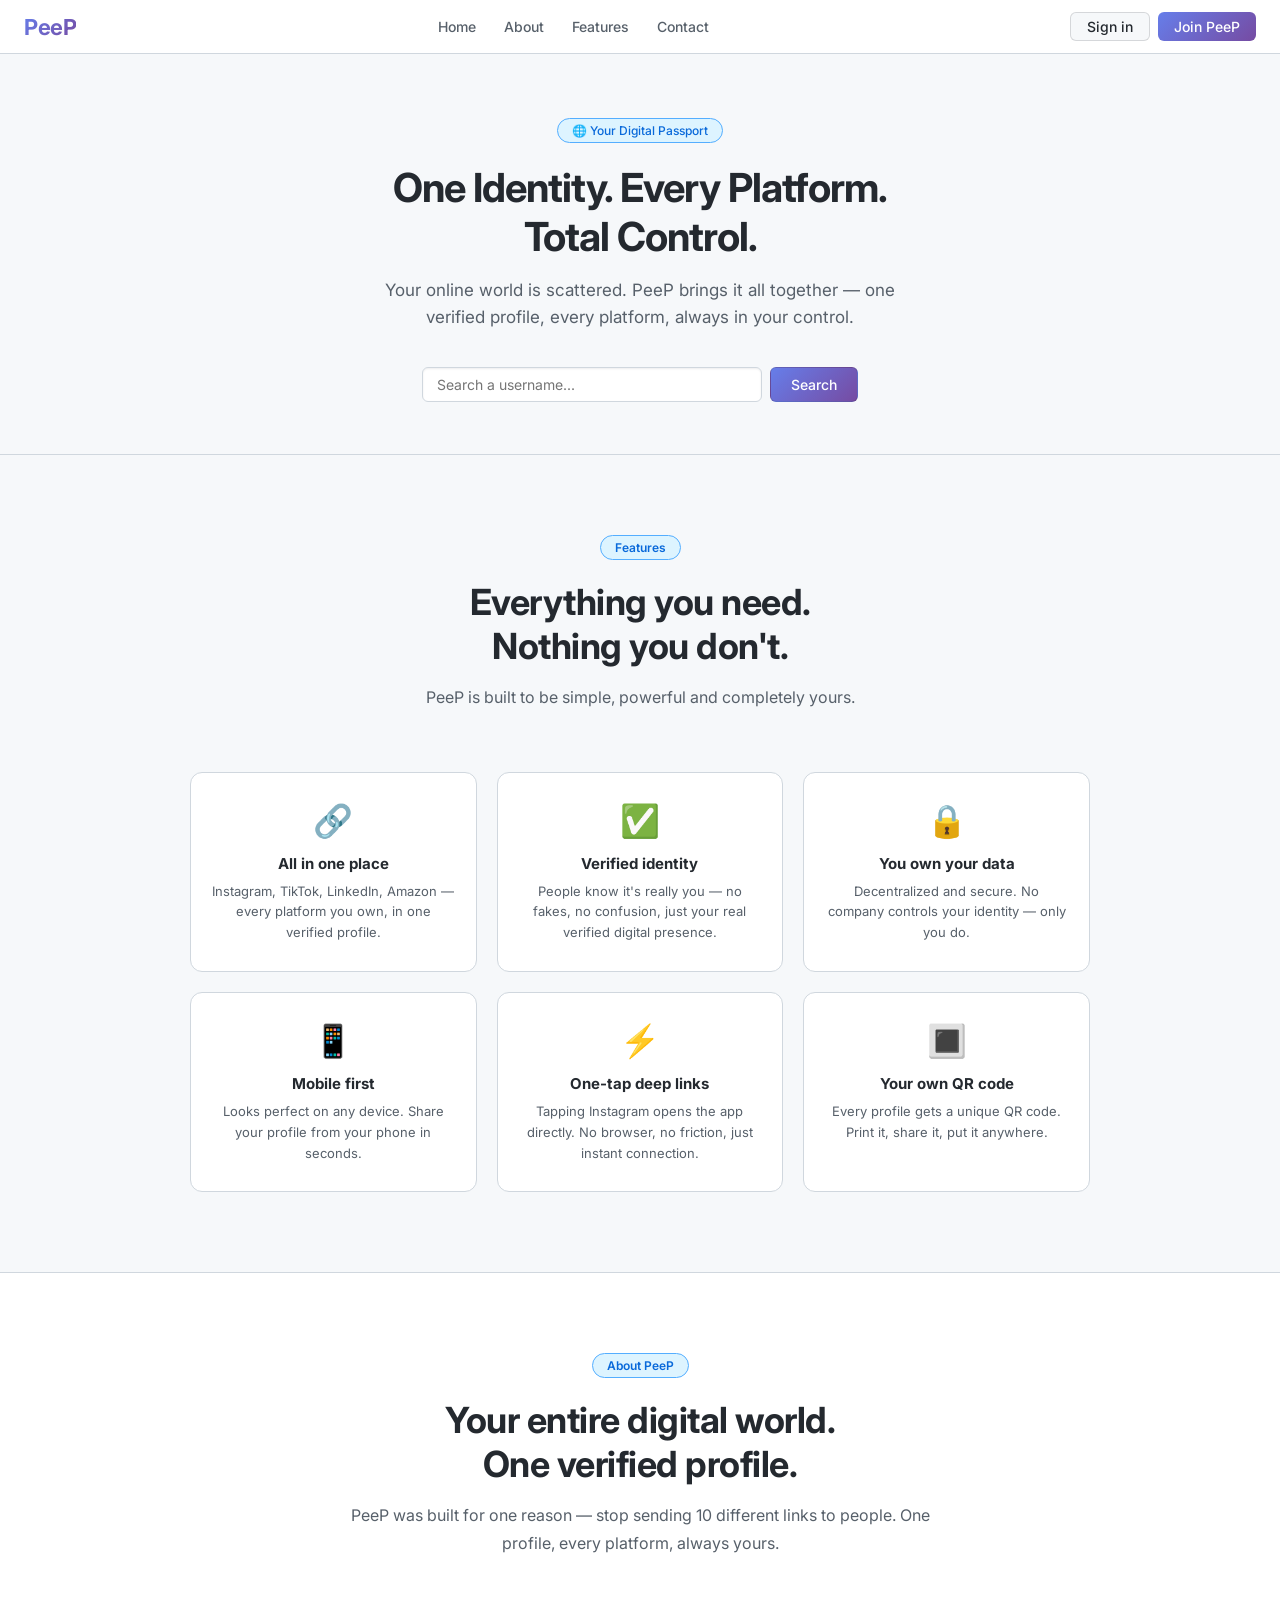
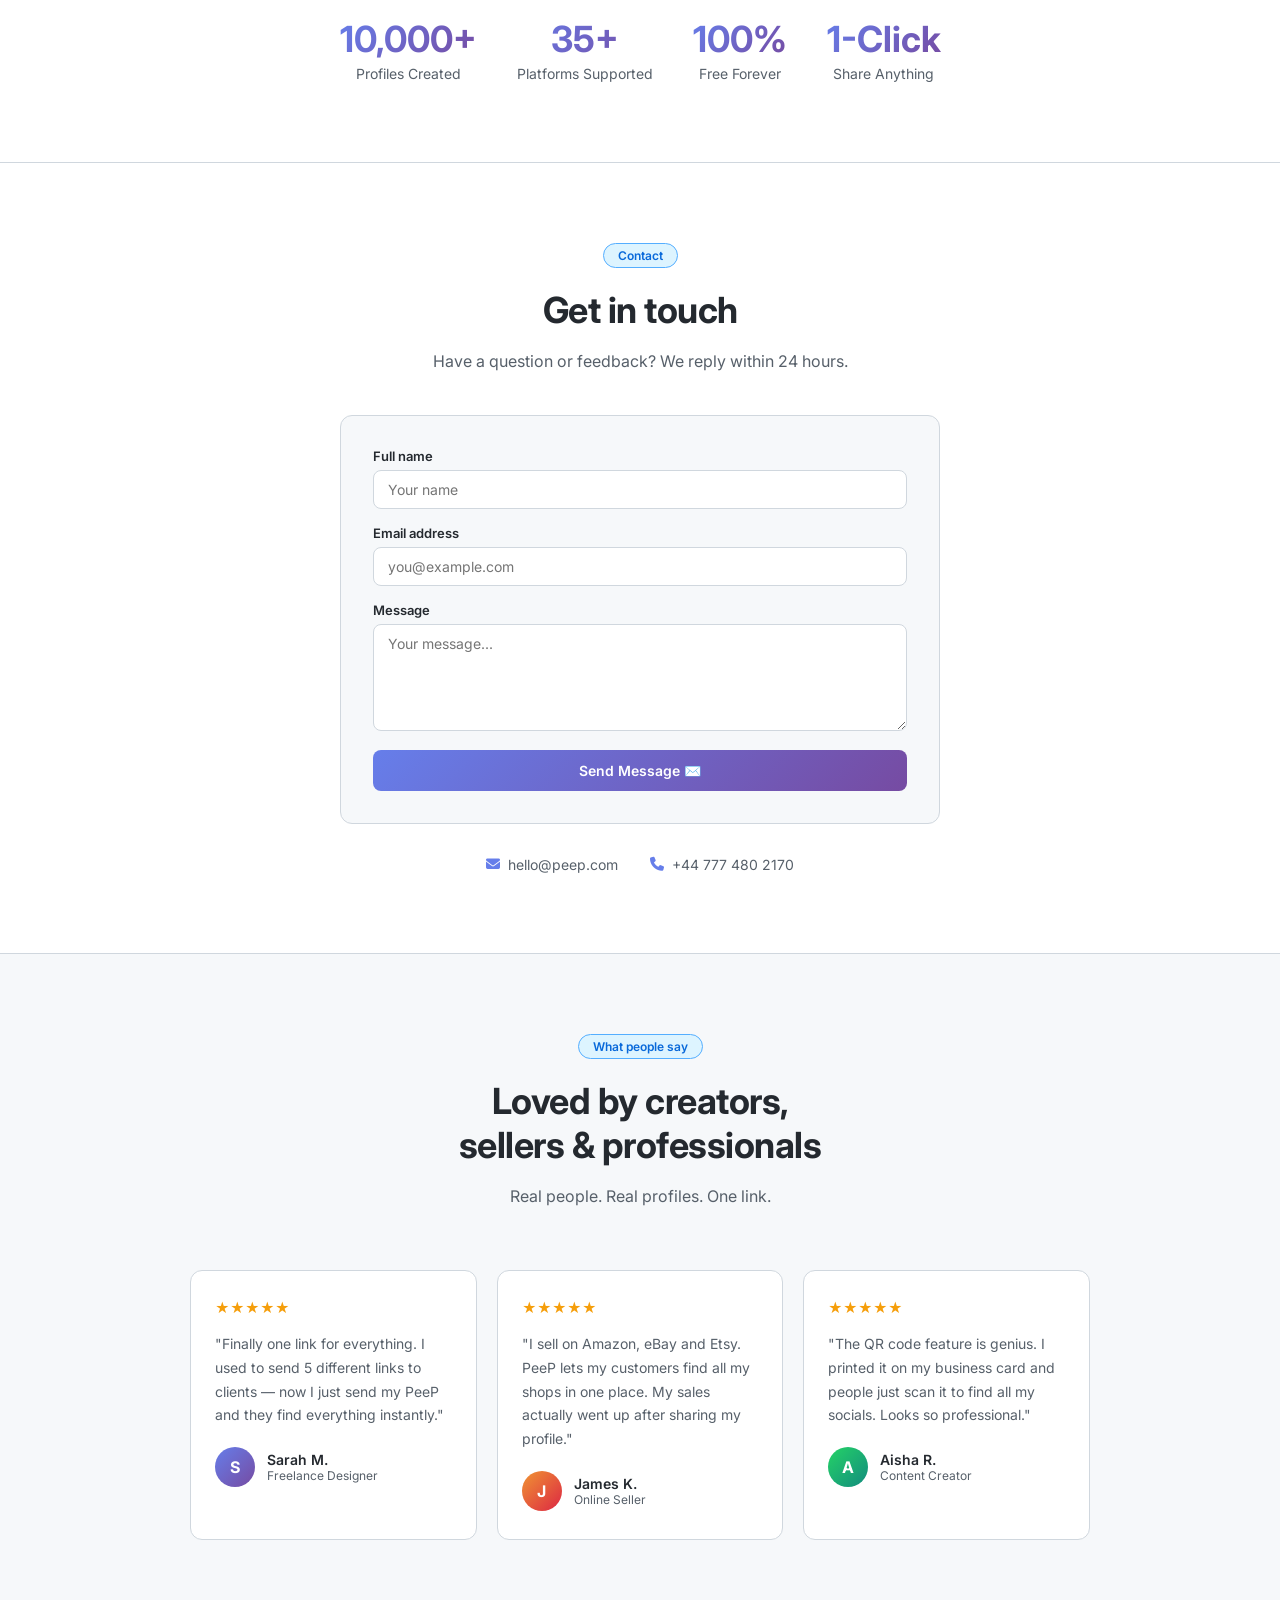
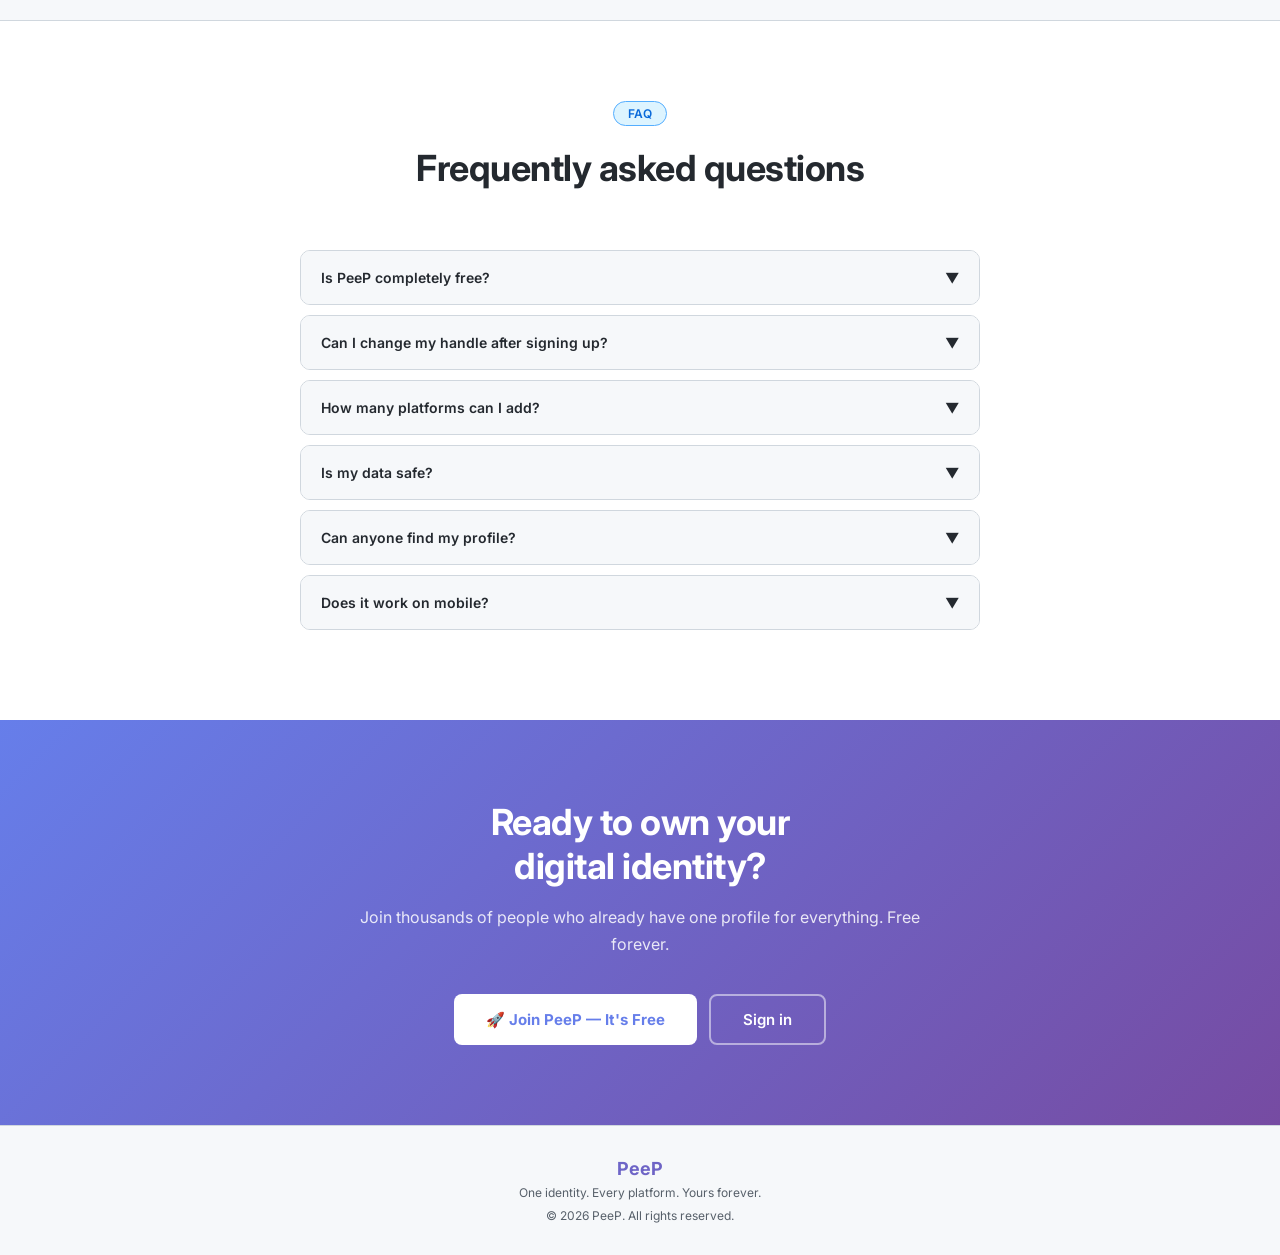
==== commit fc0684a0: "add new changes" ====
--- a/index.html
+++ b/index.html
@@ -277,15 +277,64 @@
         </div>
     </nav>
     <div class="hero" id="home">
-        <div class="hero-badge">🌐 Free . Verified . Instant</div>
-        <h1>One link. Every Platform.<br>All you.</h1>
-        <p>Stop sending 10 different links. PeeP gives you one smart profile that connects everything - your socials, shops, contacts and more.</p>
+        <div class="hero-badge">🌐 Your Digital Passport</div>
+        <h1>One Identity. Every Platform.<br>Total Control.</h1>
+        <p>Your online world is scattered. PeeP brings it all together — one verified profile, every platform, always in your control.</p>
         <div class="search-container">
             <input type="text" id="searchInput" placeholder="Search a username...">
             <button onclick="search()">Search</button>
         </div>
     </div>
-     <!-- ABOUT SECTION -->
+    <div id="features" style="padding:80px 24px; background:#f6f8fa; border-top:1px solid #d0d7de;">
+        <div style="max-width:900px; margin:0 auto; text-align:center;">
+        
+        <div style="display:inline-block; background:#ddf4ff; border:1px solid #54aeff; color:#0969da; padding:4px 14px; border-radius:20px; font-size:12px; font-weight:600; margin-bottom:20px;">
+            Features
+        </div>
+
+        <h2 style="font-size:36px; font-weight:700; color:#24292f; margin-bottom:16px; letter-spacing:-0.5px;">
+            Everything you need.<br>Nothing you don't.
+        </h2>
+
+        <p style="font-size:16px; color:#57606a; max-width:600px; margin:0 auto 60px; line-height:1.7;">
+            PeeP is built to be simple, powerful and completely yours.
+        </p>
+
+        <div style="display:grid; grid-template-columns:repeat(3,1fr); gap:20px;">
+            <div style="background:#ffffff; border:1px solid #d0d7de; border-radius:12px; padding:28px 20px; text-align:center; transition:box-shadow 0.15s;" onmouseover="this.style.boxShadow='0 4px 12px rgba(27,31,36,0.1)'" onmouseout="this.style.boxShadow='none'">
+                <div style="font-size:32px; margin-bottom:14px;">🔗</div>
+                <h3 style="font-size:15px; font-weight:700; color:#24292f; margin-bottom:8px;">All in one place</h3>
+                <p style="font-size:13px; color:#57606a; line-height:1.6;">Instagram, TikTok, LinkedIn, Amazon — every platform you own, in one verified profile.</p>
+            </div>
+            <div style="background:#ffffff; border:1px solid #d0d7de; border-radius:12px; padding:28px 20px; text-align:center;" onmouseover="this.style.boxShadow='0 4px 12px rgba(27,31,36,0.1)'" onmouseout="this.style.boxShadow='none'">
+                <div style="font-size:32px; margin-bottom:14px;">✅</div>
+                <h3 style="font-size:15px; font-weight:700; color:#24292f; margin-bottom:8px;">Verified identity</h3>
+                <p style="font-size:13px; color:#57606a; line-height:1.6;">People know it's really you — no fakes, no confusion, just your real verified digital presence.</p>
+            </div>
+            <div style="background:#ffffff; border:1px solid #d0d7de; border-radius:12px; padding:28px 20px; text-align:center;" onmouseover="this.style.boxShadow='0 4px 12px rgba(27,31,36,0.1)'" onmouseout="this.style.boxShadow='none'">
+                <div style="font-size:32px; margin-bottom:14px;">🔒</div>
+                <h3 style="font-size:15px; font-weight:700; color:#24292f; margin-bottom:8px;">You own your data</h3>
+                <p style="font-size:13px; color:#57606a; line-height:1.6;">Decentralized and secure. No company controls your identity — only you do.</p>
+            </div>
+            <div style="background:#ffffff; border:1px solid #d0d7de; border-radius:12px; padding:28px 20px; text-align:center;" onmouseover="this.style.boxShadow='0 4px 12px rgba(27,31,36,0.1)'" onmouseout="this.style.boxShadow='none'">
+                <div style="font-size:32px; margin-bottom:14px;">📱</div>
+                <h3 style="font-size:15px; font-weight:700; color:#24292f; margin-bottom:8px;">Mobile first</h3>
+                <p style="font-size:13px; color:#57606a; line-height:1.6;">Looks perfect on any device. Share your profile from your phone in seconds.</p>
+            </div>
+            <div style="background:#ffffff; border:1px solid #d0d7de; border-radius:12px; padding:28px 20px; text-align:center;" onmouseover="this.style.boxShadow='0 4px 12px rgba(27,31,36,0.1)'" onmouseout="this.style.boxShadow='none'">
+                <div style="font-size:32px; margin-bottom:14px;">⚡</div>
+                <h3 style="font-size:15px; font-weight:700; color:#24292f; margin-bottom:8px;">One-tap deep links</h3>
+                <p style="font-size:13px; color:#57606a; line-height:1.6;">Tapping Instagram opens the app directly. No browser, no friction, just instant connection.</p>
+            </div>
+            <div style="background:#ffffff; border:1px solid #d0d7de; border-radius:12px; padding:28px 20px; text-align:center;" onmouseover="this.style.boxShadow='0 4px 12px rgba(27,31,36,0.1)'" onmouseout="this.style.boxShadow='none'">
+                <div style="font-size:32px; margin-bottom:14px;">🔳</div>
+                <h3 style="font-size:15px; font-weight:700; color:#24292f; margin-bottom:8px;">Your own QR code</h3>
+                <p style="font-size:13px; color:#57606a; line-height:1.6;">Every profile gets a unique QR code. Print it, share it, put it anywhere.</p>
+            </div>
+        </div>
+    </div>
+</div>
+    <!-- ABOUT SECTION -->
     <section id="about" style="padding: 80px 24px; background: #ffffff; border-top: 1px solid #d0d7de;">
         <div style="max-width: 900px; margin: 0 auto; text-align: center;">
         
@@ -296,12 +345,12 @@
 
             <!-- Heading -->
             <h2 style="font-size:36px; font-weight:700; color:#24292f; margin-bottom:16px; letter-spacing:-0.5px;">
-                Why we built PeeP
+                Your entire digital world.<br>One verified profile.
             </h2>
 
              <!-- Subtext -->
             <p style="font-size:16px; color:#57606a; max-width:600px; margin:0 auto 60px; line-height:1.7;">
-                 Every person online has at least 5 different profiles scattered accross different apps. Sharing them is messy, confusing and slow. PeeP fixes that - one profile, one link, everything in one tap.
+                 PeeP was built for one reason — stop sending 10 different links to people. One profile, every platform, always yours.
             </p>
 
             <!-- Stats Row -->
@@ -326,248 +375,6 @@
 
     </div>
 </section>
-    <div id="features" style="padding:80px 24px; background:#f6f8fa; border-top:1px solid #d0d7de;">
-        <div style="max-width:900px; margin:0 auto; text-align:center;">
-        
-        <div style="display:inline-block; background:#ddf4ff; border:1px solid #54aeff; color:#0969da; padding:4px 14px; border-radius:20px; font-size:12px; font-weight:600; margin-bottom:20px;">
-            Features
-        </div>
-
-        <h2 style="font-size:36px; font-weight:700; color:#24292f; margin-bottom:16px; letter-spacing:-0.5px;">
-            Built different.<br>Works instantly.
-        </h2>
-
-        <p style="font-size:16px; color:#57606a; max-width:600px; margin:0 auto 60px; line-height:1.7;">
-            Most link tools just give you a list of URLs. PeeP goes deeper - verified identity, native app links, QR codes and full control over everything you share. 
-        </p>
-
-        <div style="display:grid; grid-template-columns:repeat(3,1fr); gap:20px;">
-            <div style="background:#ffffff; border:1px solid #d0d7de; border-radius:12px; padding:28px 20px; text-align:center; transition:box-shadow 0.15s;" onmouseover="this.style.boxShadow='0 4px 12px rgba(27,31,36,0.1)'" onmouseout="this.style.boxShadow='none'">
-                <div style="font-size:32px; margin-bottom:14px;">🔗</div>
-                <h3 style="font-size:15px; font-weight:700; color:#24292f; margin-bottom:8px;">All in one place</h3>
-                <p style="font-size:13px; color:#57606a; line-height:1.6;">Instagram, TikTok, LinkedIn, Amazon — every platform you own, in one verified profile.</p>
-            </div>
-            <div style="background:#ffffff; border:1px solid #d0d7de; border-radius:12px; padding:28px 20px; text-align:center;" onmouseover="this.style.boxShadow='0 4px 12px rgba(27,31,36,0.1)'" onmouseout="this.style.boxShadow='none'">
-                <div style="font-size:32px; margin-bottom:14px;">✅</div>
-                <h3 style="font-size:15px; font-weight:700; color:#24292f; margin-bottom:8px;">Verified identity</h3>
-                <p style="font-size:13px; color:#57606a; line-height:1.6;">People know it's really you — no fakes, no confusion, just your real verified digital presence.</p>
-            </div>
-            <div style="background:#ffffff; border:1px solid #d0d7de; border-radius:12px; padding:28px 20px; text-align:center;" onmouseover="this.style.boxShadow='0 4px 12px rgba(27,31,36,0.1)'" onmouseout="this.style.boxShadow='none'">
-                <div style="font-size:32px; margin-bottom:14px;">🔒</div>
-                <h3 style="font-size:15px; font-weight:700; color:#24292f; margin-bottom:8px;">You own your data</h3>
-                <p style="font-size:13px; color:#57606a; line-height:1.6;">Decentralized and secure. No company controls your identity — only you do.</p>
-            </div>
-            <div style="background:#ffffff; border:1px solid #d0d7de; border-radius:12px; padding:28px 20px; text-align:center;" onmouseover="this.style.boxShadow='0 4px 12px rgba(27,31,36,0.1)'" onmouseout="this.style.boxShadow='none'">
-                <div style="font-size:32px; margin-bottom:14px;">📱</div>
-                <h3 style="font-size:15px; font-weight:700; color:#24292f; margin-bottom:8px;">Mobile first</h3>
-                <p style="font-size:13px; color:#57606a; line-height:1.6;">Looks perfect on any device. Share your profile from your phone in seconds.</p>
-            </div>
-            <div style="background:#ffffff; border:1px solid #d0d7de; border-radius:12px; padding:28px 20px; text-align:center;" onmouseover="this.style.boxShadow='0 4px 12px rgba(27,31,36,0.1)'" onmouseout="this.style.boxShadow='none'">
-                <div style="font-size:32px; margin-bottom:14px;">⚡</div>
-                <h3 style="font-size:15px; font-weight:700; color:#24292f; margin-bottom:8px;">One-tap deep links</h3>
-                <p style="font-size:13px; color:#57606a; line-height:1.6;">Tapping Instagram opens the app directly. No browser, no friction, just instant connection.</p>
-            </div>
-            <div style="background:#ffffff; border:1px solid #d0d7de; border-radius:12px; padding:28px 20px; text-align:center;" onmouseover="this.style.boxShadow='0 4px 12px rgba(27,31,36,0.1)'" onmouseout="this.style.boxShadow='none'">
-                <div style="font-size:32px; margin-bottom:14px;">🔳</div>
-                <h3 style="font-size:15px; font-weight:700; color:#24292f; margin-bottom:8px;">Your own QR code</h3>
-                <p style="font-size:13px; color:#57606a; line-height:1.6;">Every profile gets a unique QR code. Print it, share it, put it anywhere.</p>
-            </div>
-        </div>
-    </div>
-</div>
-<!-- ════════════ TESTIMONIALS ════════════ -->
-<section style="padding:80px 24px; background:#f6f8fa; border-top:1px solid #d0d7de;">
-    <div style="max-width:900px; margin:0 auto; text-align:center;">
-
-        <div style="display:inline-block; background:#ddf4ff; border:1px solid #54aeff; color:#0969da; padding:4px 14px; border-radius:20px; font-size:12px; font-weight:600; margin-bottom:20px;">
-            What people say
-        </div>
-
-        <h2 style="font-size:36px; font-weight:700; color:#24292f; margin-bottom:16px; letter-spacing:-0.5px;">
-            People are already using it
-        </h2>
-
-        <p style="font-size:16px; color:#57606a; margin-bottom:60px; line-height:1.7;">
-            From Freelancers to sellers to content creators - here's what they say.
-        </p>
-
-        <div style="display:grid; grid-template-columns:repeat(3,1fr); gap:20px;">
-            
-            <!-- Card 1 -->
-            <div style="background:#ffffff; border:1px solid #d0d7de; border-radius:12px; padding:28px 24px; text-align:left;">
-                <div style="display:flex; gap:4px; margin-bottom:16px;">
-                    <span style="color:#f59e0b; font-size:14px;">★★★★★</span>
-                </div>
-                <p style="font-size:14px; color:#57606a; line-height:1.7; margin-bottom:20px;">
-                    "Finally one link for everything. I used to send 5 different links to clients — now I just send my PeeP and they find everything instantly."
-                </p>
-                <div style="display:flex; align-items:center; gap:12px;">
-                    <div style="width:40px; height:40px; border-radius:50%; background:linear-gradient(135deg,#667eea,#764ba2); display:flex; align-items:center; justify-content:center; color:white; font-weight:700; font-size:16px;">S</div>
-                    <div>
-                        <div style="font-size:14px; font-weight:600; color:#24292f;">Sarah M.</div>
-                        <div style="font-size:12px; color:#57606a;">Freelance Designer</div>
-                    </div>
-                </div>
-            </div>
-
-            <!-- Card 2 -->
-            <div style="background:#ffffff; border:1px solid #d0d7de; border-radius:12px; padding:28px 24px; text-align:left;">
-                <div style="display:flex; gap:4px; margin-bottom:16px;">
-                    <span style="color:#f59e0b; font-size:14px;">★★★★★</span>
-                </div>
-                <p style="font-size:14px; color:#57606a; line-height:1.7; margin-bottom:20px;">
-                    "I sell on Amazon, eBay and Etsy. PeeP lets my customers find all my shops in one place. My sales actually went up after sharing my profile."
-                </p>
-                <div style="display:flex; align-items:center; gap:12px;">
-                    <div style="width:40px; height:40px; border-radius:50%; background:linear-gradient(135deg,#f09433,#dc2743); display:flex; align-items:center; justify-content:center; color:white; font-weight:700; font-size:16px;">J</div>
-                    <div>
-                        <div style="font-size:14px; font-weight:600; color:#24292f;">James K.</div>
-                        <div style="font-size:12px; color:#57606a;">Online Seller</div>
-                    </div>
-                </div>
-            </div>
-
-            <!-- Card 3 -->
-            <div style="background:#ffffff; border:1px solid #d0d7de; border-radius:12px; padding:28px 24px; text-align:left;">
-                <div style="display:flex; gap:4px; margin-bottom:16px;">
-                    <span style="color:#f59e0b; font-size:14px;">★★★★★</span>
-                </div>
-                <p style="font-size:14px; color:#57606a; line-height:1.7; margin-bottom:20px;">
-                    "The QR code feature is genius. I printed it on my business card and people just scan it to find all my socials. Looks so professional."
-                </p>
-                <div style="display:flex; align-items:center; gap:12px;">
-                    <div style="width:40px; height:40px; border-radius:50%; background:linear-gradient(135deg,#25d366,#128c7e); display:flex; align-items:center; justify-content:center; color:white; font-weight:700; font-size:16px;">A</div>
-                    <div>
-                        <div style="font-size:14px; font-weight:600; color:#24292f;">Aisha R.</div>
-                        <div style="font-size:12px; color:#57606a;">Content Creator</div>
-                    </div>
-                </div>
-            </div>
-
-        </div>
-    </div>
-</section>
-
-<!-- ════════════ FAQ ════════════ -->
-<section style="padding:80px 24px; background:#ffffff; border-top:1px solid #d0d7de;">
-    <div style="max-width:680px; margin:0 auto;">
-
-        <div style="text-align:center; margin-bottom:60px;">
-            <div style="display:inline-block; background:#ddf4ff; border:1px solid #54aeff; color:#0969da; padding:4px 14px; border-radius:20px; font-size:12px; font-weight:600; margin-bottom:20px;">
-                FAQ
-            </div>
-            <h2 style="font-size:36px; font-weight:700; color:#24292f; letter-spacing:-0.5px;">
-                Got questions? We've got answers.
-            </h2>
-        </div>
-
-        <!-- Q1 -->
-        <div style="border:1px solid #d0d7de; border-radius:10px; margin-bottom:10px; overflow:hidden;">
-            <button onclick="toggleFaq(this)" style="width:100%; padding:18px 20px; background:#f6f8fa; border:none; text-align:left; font-size:14px; font-weight:600; color:#24292f; cursor:pointer; display:flex; justify-content:space-between; align-items:center; font-family:inherit;">
-                Is PeeP completely free? <span>▼</span>
-            </button>
-            <div style="display:none; padding:16px 20px; font-size:14px; color:#57606a; line-height:1.7; background:#ffffff;">
-                Yes — 100% free forever. No hidden fees, no premium plans, no credit card needed. Just sign up and go.
-            </div>
-        </div>
-
-        <!-- Q2 -->
-        <div style="border:1px solid #d0d7de; border-radius:10px; margin-bottom:10px; overflow:hidden;">
-            <button onclick="toggleFaq(this)" style="width:100%; padding:18px 20px; background:#f6f8fa; border:none; text-align:left; font-size:14px; font-weight:600; color:#24292f; cursor:pointer; display:flex; justify-content:space-between; align-items:center; font-family:inherit;">
-                Can I change my handle after signing up? <span>▼</span>
-            </button>
-            <div style="display:none; padding:16px 20px; font-size:14px; color:#57606a; line-height:1.7; background:#ffffff;">
-                Yes! You can edit your handle, name, location, photo and all your platform links anytime from your dashboard.
-            </div>
-        </div>
-
-        <!-- Q3 -->
-        <div style="border:1px solid #d0d7de; border-radius:10px; margin-bottom:10px; overflow:hidden;">
-            <button onclick="toggleFaq(this)" style="width:100%; padding:18px 20px; background:#f6f8fa; border:none; text-align:left; font-size:14px; font-weight:600; color:#24292f; cursor:pointer; display:flex; justify-content:space-between; align-items:center; font-family:inherit;">
-                How many platforms can I add? <span>▼</span>
-            </button>
-            <div style="display:none; padding:16px 20px; font-size:14px; color:#57606a; line-height:1.7; background:#ffffff;">
-                As many as you want! PeeP supports 35+ platforms including Instagram, TikTok, WhatsApp, Amazon, eBay, LinkedIn and many more.
-            </div>
-        </div>
-
-        <!-- Q4 -->
-        <div style="border:1px solid #d0d7de; border-radius:10px; margin-bottom:10px; overflow:hidden;">
-            <button onclick="toggleFaq(this)" style="width:100%; padding:18px 20px; background:#f6f8fa; border:none; text-align:left; font-size:14px; font-weight:600; color:#24292f; cursor:pointer; display:flex; justify-content:space-between; align-items:center; font-family:inherit;">
-                Is my data safe? <span>▼</span>
-            </button>
-            <div style="display:none; padding:16px 20px; font-size:14px; color:#57606a; line-height:1.7; background:#ffffff;">
-                Absolutely. Your data is stored securely on Firebase. We never sell your data to anyone. You own your profile — always.
-            </div>
-        </div>
-
-        <!-- Q5 -->
-        <div style="border:1px solid #d0d7de; border-radius:10px; margin-bottom:10px; overflow:hidden;">
-            <button onclick="toggleFaq(this)" style="width:100%; padding:18px 20px; background:#f6f8fa; border:none; text-align:left; font-size:14px; font-weight:600; color:#24292f; cursor:pointer; display:flex; justify-content:space-between; align-items:center; font-family:inherit;">
-                Can anyone find my profile? <span>▼</span>
-            </button>
-            <div style="display:none; padding:16px 20px; font-size:14px; color:#57606a; line-height:1.7; background:#ffffff;">
-                Only people who search your exact handle or have your PeeP link can find you. Your profile is public but not indexed — you control who you share it with.
-            </div>
-        </div>
-
-        <!-- Q6 -->
-        <div style="border:1px solid #d0d7de; border-radius:10px; margin-bottom:10px; overflow:hidden;">
-            <button onclick="toggleFaq(this)" style="width:100%; padding:18px 20px; background:#f6f8fa; border:none; text-align:left; font-size:14px; font-weight:600; color:#24292f; cursor:pointer; display:flex; justify-content:space-between; align-items:center; font-family:inherit;">
-                Does it work on mobile? <span>▼</span>
-            </button>
-            <div style="display:none; padding:16px 20px; font-size:14px; color:#57606a; line-height:1.7; background:#ffffff;">
-                Yes — PeeP is built mobile-first. It works perfectly on any device and tapping a platform icon opens the native app directly.
-            </div>
-        </div>
-
-    </div>
-</section>
-<!-- ════════════ CONTACT SECTION ════════════ -->
-<section id="contact" style="padding:80px 24px; background:#ffffff; border-top:1px solid #d0d7de;">
-    <div style="max-width:600px; margin:0 auto; text-align:center;">
-
-        <div style="display:inline-block; background:#ddf4ff; border:1px solid #54aeff; color:#0969da; padding:4px 14px; border-radius:20px; font-size:12px; font-weight:600; margin-bottom:20px;">
-            Contact
-        </div>
-
-        <h2 style="font-size:36px; font-weight:700; color:#24292f; margin-bottom:16px; letter-spacing:-0.5px;">
-            Get in touch
-        </h2>
-
-        <p style="font-size:16px; color:#57606a; margin-bottom:40px; line-height:1.7;">
-            Have a question or feedback? We reply within 24 hours.
-        </p>
-
-        <!-- Contact Form -->
-        <div style="background:#f6f8fa; border:1px solid #d0d7de; border-radius:12px; padding:32px; text-align:left;">
-            <label style="display:block; font-size:13px; font-weight:600; color:#24292f; margin-bottom:6px;">Full name</label>
-            <input type="text" id="contactName" placeholder="Your name" style="width:100%; padding:10px 14px; border-radius:8px; border:1px solid #d0d7de; background:#ffffff; color:#24292f; font-size:14px; font-family:inherit; outline:none; margin-bottom:16px;">
-
-            <label style="display:block; font-size:13px; font-weight:600; color:#24292f; margin-bottom:6px;">Email address</label>
-            <input type="email" id="contactEmail" placeholder="you@example.com" style="width:100%; padding:10px 14px; border-radius:8px; border:1px solid #d0d7de; background:#ffffff; color:#24292f; font-size:14px; font-family:inherit; outline:none; margin-bottom:16px;">
-
-            <label style="display:block; font-size:13px; font-weight:600; color:#24292f; margin-bottom:6px;">Message</label>
-            <textarea id="contactMessage" placeholder="Your message..." rows="5" style="width:100%; padding:10px 14px; border-radius:8px; border:1px solid #d0d7de; background:#ffffff; color:#24292f; font-size:14px; font-family:inherit; outline:none; resize:vertical; margin-bottom:16px;"></textarea>
-
-            <button onclick="sendContact()" style="width:100%; padding:12px; border-radius:8px; border:none; background:linear-gradient(135deg,#667eea,#764ba2); color:white; font-size:14px; font-family:inherit; font-weight:600; cursor:pointer;">
-                Send Message ✉️
-            </button>
-        </div>
-
-        <!-- Contact Info -->
-        <div style="display:flex; justify-content:center; gap:32px; margin-top:32px; flex-wrap:wrap;">
-            <a href="mailto:hello@peep.com" style="text-decoration:none; color:#57606a; font-size:14px; display:flex; align-items:center; gap:8px;">
-                <i class="fas fa-envelope" style="color:#667eea;"></i> hello@peep.com
-            </a>
-            <a href="tel:+447774802170" style="text-decoration:none; color:#57606a; font-size:14px; display:flex; align-items:center; gap:8px;">
-                <i class="fas fa-phone" style="color:#667eea;"></i> +44 777 480 2170
-            </a>
-        </div>
-
-    </div>
-</section>
-
     <!-- ── PROFILE PAGE ── -->
     <div id="searchModal" style="display:none; position:fixed; inset:0; z-index:1000; overflow-y:auto; background:#f6f8fa;">
 
@@ -960,16 +767,212 @@
 
 <div id="toast"><span id="toast-message">Message</span></div>
 
+<!-- ════════════ CONTACT SECTION ════════════ -->
+<section id="contact" style="padding:80px 24px; background:#ffffff; border-top:1px solid #d0d7de;">
+    <div style="max-width:600px; margin:0 auto; text-align:center;">
+
+        <div style="display:inline-block; background:#ddf4ff; border:1px solid #54aeff; color:#0969da; padding:4px 14px; border-radius:20px; font-size:12px; font-weight:600; margin-bottom:20px;">
+            Contact
+        </div>
+
+        <h2 style="font-size:36px; font-weight:700; color:#24292f; margin-bottom:16px; letter-spacing:-0.5px;">
+            Get in touch
+        </h2>
+
+        <p style="font-size:16px; color:#57606a; margin-bottom:40px; line-height:1.7;">
+            Have a question or feedback? We reply within 24 hours.
+        </p>
+
+        <!-- Contact Form -->
+        <div style="background:#f6f8fa; border:1px solid #d0d7de; border-radius:12px; padding:32px; text-align:left;">
+            <label style="display:block; font-size:13px; font-weight:600; color:#24292f; margin-bottom:6px;">Full name</label>
+            <input type="text" id="contactName" placeholder="Your name" style="width:100%; padding:10px 14px; border-radius:8px; border:1px solid #d0d7de; background:#ffffff; color:#24292f; font-size:14px; font-family:inherit; outline:none; margin-bottom:16px;">
+
+            <label style="display:block; font-size:13px; font-weight:600; color:#24292f; margin-bottom:6px;">Email address</label>
+            <input type="email" id="contactEmail" placeholder="you@example.com" style="width:100%; padding:10px 14px; border-radius:8px; border:1px solid #d0d7de; background:#ffffff; color:#24292f; font-size:14px; font-family:inherit; outline:none; margin-bottom:16px;">
+
+            <label style="display:block; font-size:13px; font-weight:600; color:#24292f; margin-bottom:6px;">Message</label>
+            <textarea id="contactMessage" placeholder="Your message..." rows="5" style="width:100%; padding:10px 14px; border-radius:8px; border:1px solid #d0d7de; background:#ffffff; color:#24292f; font-size:14px; font-family:inherit; outline:none; resize:vertical; margin-bottom:16px;"></textarea>
+
+            <button onclick="sendContact()" style="width:100%; padding:12px; border-radius:8px; border:none; background:linear-gradient(135deg,#667eea,#764ba2); color:white; font-size:14px; font-family:inherit; font-weight:600; cursor:pointer;">
+                Send Message ✉️
+            </button>
+        </div>
+
+        <!-- Contact Info -->
+        <div style="display:flex; justify-content:center; gap:32px; margin-top:32px; flex-wrap:wrap;">
+            <a href="mailto:hello@peep.com" style="text-decoration:none; color:#57606a; font-size:14px; display:flex; align-items:center; gap:8px;">
+                <i class="fas fa-envelope" style="color:#667eea;"></i> hello@peep.com
+            </a>
+            <a href="tel:+447774802170" style="text-decoration:none; color:#57606a; font-size:14px; display:flex; align-items:center; gap:8px;">
+                <i class="fas fa-phone" style="color:#667eea;"></i> +44 777 480 2170
+            </a>
+        </div>
+
+    </div>
+</section>
+
+<!-- ════════════ TESTIMONIALS ════════════ -->
+<section style="padding:80px 24px; background:#f6f8fa; border-top:1px solid #d0d7de;">
+    <div style="max-width:900px; margin:0 auto; text-align:center;">
+
+        <div style="display:inline-block; background:#ddf4ff; border:1px solid #54aeff; color:#0969da; padding:4px 14px; border-radius:20px; font-size:12px; font-weight:600; margin-bottom:20px;">
+            What people say
+        </div>
+
+        <h2 style="font-size:36px; font-weight:700; color:#24292f; margin-bottom:16px; letter-spacing:-0.5px;">
+            Loved by creators,<br>sellers & professionals
+        </h2>
+
+        <p style="font-size:16px; color:#57606a; margin-bottom:60px; line-height:1.7;">
+            Real people. Real profiles. One link.
+        </p>
+
+        <div style="display:grid; grid-template-columns:repeat(3,1fr); gap:20px;">
+            
+            <!-- Card 1 -->
+            <div style="background:#ffffff; border:1px solid #d0d7de; border-radius:12px; padding:28px 24px; text-align:left;">
+                <div style="display:flex; gap:4px; margin-bottom:16px;">
+                    <span style="color:#f59e0b; font-size:14px;">★★★★★</span>
+                </div>
+                <p style="font-size:14px; color:#57606a; line-height:1.7; margin-bottom:20px;">
+                    "Finally one link for everything. I used to send 5 different links to clients — now I just send my PeeP and they find everything instantly."
+                </p>
+                <div style="display:flex; align-items:center; gap:12px;">
+                    <div style="width:40px; height:40px; border-radius:50%; background:linear-gradient(135deg,#667eea,#764ba2); display:flex; align-items:center; justify-content:center; color:white; font-weight:700; font-size:16px;">S</div>
+                    <div>
+                        <div style="font-size:14px; font-weight:600; color:#24292f;">Sarah M.</div>
+                        <div style="font-size:12px; color:#57606a;">Freelance Designer</div>
+                    </div>
+                </div>
+            </div>
+
+            <!-- Card 2 -->
+            <div style="background:#ffffff; border:1px solid #d0d7de; border-radius:12px; padding:28px 24px; text-align:left;">
+                <div style="display:flex; gap:4px; margin-bottom:16px;">
+                    <span style="color:#f59e0b; font-size:14px;">★★★★★</span>
+                </div>
+                <p style="font-size:14px; color:#57606a; line-height:1.7; margin-bottom:20px;">
+                    "I sell on Amazon, eBay and Etsy. PeeP lets my customers find all my shops in one place. My sales actually went up after sharing my profile."
+                </p>
+                <div style="display:flex; align-items:center; gap:12px;">
+                    <div style="width:40px; height:40px; border-radius:50%; background:linear-gradient(135deg,#f09433,#dc2743); display:flex; align-items:center; justify-content:center; color:white; font-weight:700; font-size:16px;">J</div>
+                    <div>
+                        <div style="font-size:14px; font-weight:600; color:#24292f;">James K.</div>
+                        <div style="font-size:12px; color:#57606a;">Online Seller</div>
+                    </div>
+                </div>
+            </div>
+
+            <!-- Card 3 -->
+            <div style="background:#ffffff; border:1px solid #d0d7de; border-radius:12px; padding:28px 24px; text-align:left;">
+                <div style="display:flex; gap:4px; margin-bottom:16px;">
+                    <span style="color:#f59e0b; font-size:14px;">★★★★★</span>
+                </div>
+                <p style="font-size:14px; color:#57606a; line-height:1.7; margin-bottom:20px;">
+                    "The QR code feature is genius. I printed it on my business card and people just scan it to find all my socials. Looks so professional."
+                </p>
+                <div style="display:flex; align-items:center; gap:12px;">
+                    <div style="width:40px; height:40px; border-radius:50%; background:linear-gradient(135deg,#25d366,#128c7e); display:flex; align-items:center; justify-content:center; color:white; font-weight:700; font-size:16px;">A</div>
+                    <div>
+                        <div style="font-size:14px; font-weight:600; color:#24292f;">Aisha R.</div>
+                        <div style="font-size:12px; color:#57606a;">Content Creator</div>
+                    </div>
+                </div>
+            </div>
+
+        </div>
+    </div>
+</section>
+
+<!-- ════════════ FAQ ════════════ -->
+<section style="padding:80px 24px; background:#ffffff; border-top:1px solid #d0d7de;">
+    <div style="max-width:680px; margin:0 auto;">
+
+        <div style="text-align:center; margin-bottom:60px;">
+            <div style="display:inline-block; background:#ddf4ff; border:1px solid #54aeff; color:#0969da; padding:4px 14px; border-radius:20px; font-size:12px; font-weight:600; margin-bottom:20px;">
+                FAQ
+            </div>
+            <h2 style="font-size:36px; font-weight:700; color:#24292f; letter-spacing:-0.5px;">
+                Frequently asked questions
+            </h2>
+        </div>
+
+        <!-- Q1 -->
+        <div style="border:1px solid #d0d7de; border-radius:10px; margin-bottom:10px; overflow:hidden;">
+            <button onclick="toggleFaq(this)" style="width:100%; padding:18px 20px; background:#f6f8fa; border:none; text-align:left; font-size:14px; font-weight:600; color:#24292f; cursor:pointer; display:flex; justify-content:space-between; align-items:center; font-family:inherit;">
+                Is PeeP completely free? <span>▼</span>
+            </button>
+            <div style="display:none; padding:16px 20px; font-size:14px; color:#57606a; line-height:1.7; background:#ffffff;">
+                Yes — 100% free forever. No hidden fees, no premium plans, no credit card needed. Just sign up and go.
+            </div>
+        </div>
+
+        <!-- Q2 -->
+        <div style="border:1px solid #d0d7de; border-radius:10px; margin-bottom:10px; overflow:hidden;">
+            <button onclick="toggleFaq(this)" style="width:100%; padding:18px 20px; background:#f6f8fa; border:none; text-align:left; font-size:14px; font-weight:600; color:#24292f; cursor:pointer; display:flex; justify-content:space-between; align-items:center; font-family:inherit;">
+                Can I change my handle after signing up? <span>▼</span>
+            </button>
+            <div style="display:none; padding:16px 20px; font-size:14px; color:#57606a; line-height:1.7; background:#ffffff;">
+                Yes! You can edit your handle, name, location, photo and all your platform links anytime from your dashboard.
+            </div>
+        </div>
+
+        <!-- Q3 -->
+        <div style="border:1px solid #d0d7de; border-radius:10px; margin-bottom:10px; overflow:hidden;">
+            <button onclick="toggleFaq(this)" style="width:100%; padding:18px 20px; background:#f6f8fa; border:none; text-align:left; font-size:14px; font-weight:600; color:#24292f; cursor:pointer; display:flex; justify-content:space-between; align-items:center; font-family:inherit;">
+                How many platforms can I add? <span>▼</span>
+            </button>
+            <div style="display:none; padding:16px 20px; font-size:14px; color:#57606a; line-height:1.7; background:#ffffff;">
+                As many as you want! PeeP supports 35+ platforms including Instagram, TikTok, WhatsApp, Amazon, eBay, LinkedIn and many more.
+            </div>
+        </div>
+
+        <!-- Q4 -->
+        <div style="border:1px solid #d0d7de; border-radius:10px; margin-bottom:10px; overflow:hidden;">
+            <button onclick="toggleFaq(this)" style="width:100%; padding:18px 20px; background:#f6f8fa; border:none; text-align:left; font-size:14px; font-weight:600; color:#24292f; cursor:pointer; display:flex; justify-content:space-between; align-items:center; font-family:inherit;">
+                Is my data safe? <span>▼</span>
+            </button>
+            <div style="display:none; padding:16px 20px; font-size:14px; color:#57606a; line-height:1.7; background:#ffffff;">
+                Absolutely. Your data is stored securely on Firebase. We never sell your data to anyone. You own your profile — always.
+            </div>
+        </div>
+
+        <!-- Q5 -->
+        <div style="border:1px solid #d0d7de; border-radius:10px; margin-bottom:10px; overflow:hidden;">
+            <button onclick="toggleFaq(this)" style="width:100%; padding:18px 20px; background:#f6f8fa; border:none; text-align:left; font-size:14px; font-weight:600; color:#24292f; cursor:pointer; display:flex; justify-content:space-between; align-items:center; font-family:inherit;">
+                Can anyone find my profile? <span>▼</span>
+            </button>
+            <div style="display:none; padding:16px 20px; font-size:14px; color:#57606a; line-height:1.7; background:#ffffff;">
+                Only people who search your exact handle or have your PeeP link can find you. Your profile is public but not indexed — you control who you share it with.
+            </div>
+        </div>
+
+        <!-- Q6 -->
+        <div style="border:1px solid #d0d7de; border-radius:10px; margin-bottom:10px; overflow:hidden;">
+            <button onclick="toggleFaq(this)" style="width:100%; padding:18px 20px; background:#f6f8fa; border:none; text-align:left; font-size:14px; font-weight:600; color:#24292f; cursor:pointer; display:flex; justify-content:space-between; align-items:center; font-family:inherit;">
+                Does it work on mobile? <span>▼</span>
+            </button>
+            <div style="display:none; padding:16px 20px; font-size:14px; color:#57606a; line-height:1.7; background:#ffffff;">
+                Yes — PeeP is built mobile-first. It works perfectly on any device and tapping a platform icon opens the native app directly.
+            </div>
+        </div>
+
+    </div>
+</section>
+
+
+
 <!-- ════════════ CTA BANNER ════════════ -->
 <section style="padding:80px 24px; background:linear-gradient(135deg,#667eea,#764ba2);">
     <div style="max-width:600px; margin:0 auto; text-align:center;">
         
         <h2 style="font-size:36px; font-weight:700; color:white; margin-bottom:16px; letter-spacing:-0.5px;">
-            Your link is waiting<br>Claim it free.
+            Ready to own your<br>digital identity?
         </h2>
 
         <p style="font-size:16px; color:rgba(255,255,255,0.85); margin-bottom:36px; line-height:1.7;">
-            Takes 2 minutes. No credit card. No catch. Just one profile for everything you do online.
+            Join thousands of people who already have one profile for everything. Free forever.
         </p>
 
         <div style="display:flex; gap:12px; justify-content:center; flex-wrap:wrap;">
@@ -986,7 +989,7 @@
 
 <footer style="text-align:center; padding:32px 20px; border-top:1px solid #d0d7de; color:#57606a; font-size:12px; background:#f6f8fa;">
     <div style="font-size:18px; font-weight:700; background:linear-gradient(135deg,#667eea,#764ba2); -webkit-background-clip:text; -webkit-text-fill-color:transparent; margin-bottom:6px;">PeeP</div>
-    <p>The simplest way to share everything you are online.</p>
+    <p>One identity. Every platform. Yours forever.</p>
     <p style="margin-top:8px;">© 2026 PeeP. All rights reserved.</p>
 </footer>
 
@@ -1209,10 +1212,6 @@
         document.querySelectorAll('.reg-plat-btn').forEach(function(b){ b.classList.remove('sel'); });
         document.getElementById('reg-sel-badge').style.display = 'none';
     }
-    if (type === 'login') {
-        document.getElementById('login-form').style.display = 'block';
-        document.getElementById('register-form').style.display = 'none';
-    }
 };
 
 // ══════════════════════════════════════════
@@ -1400,4 +1399,4 @@
 }
 </script>
 </body>
-</html>
+</html>
